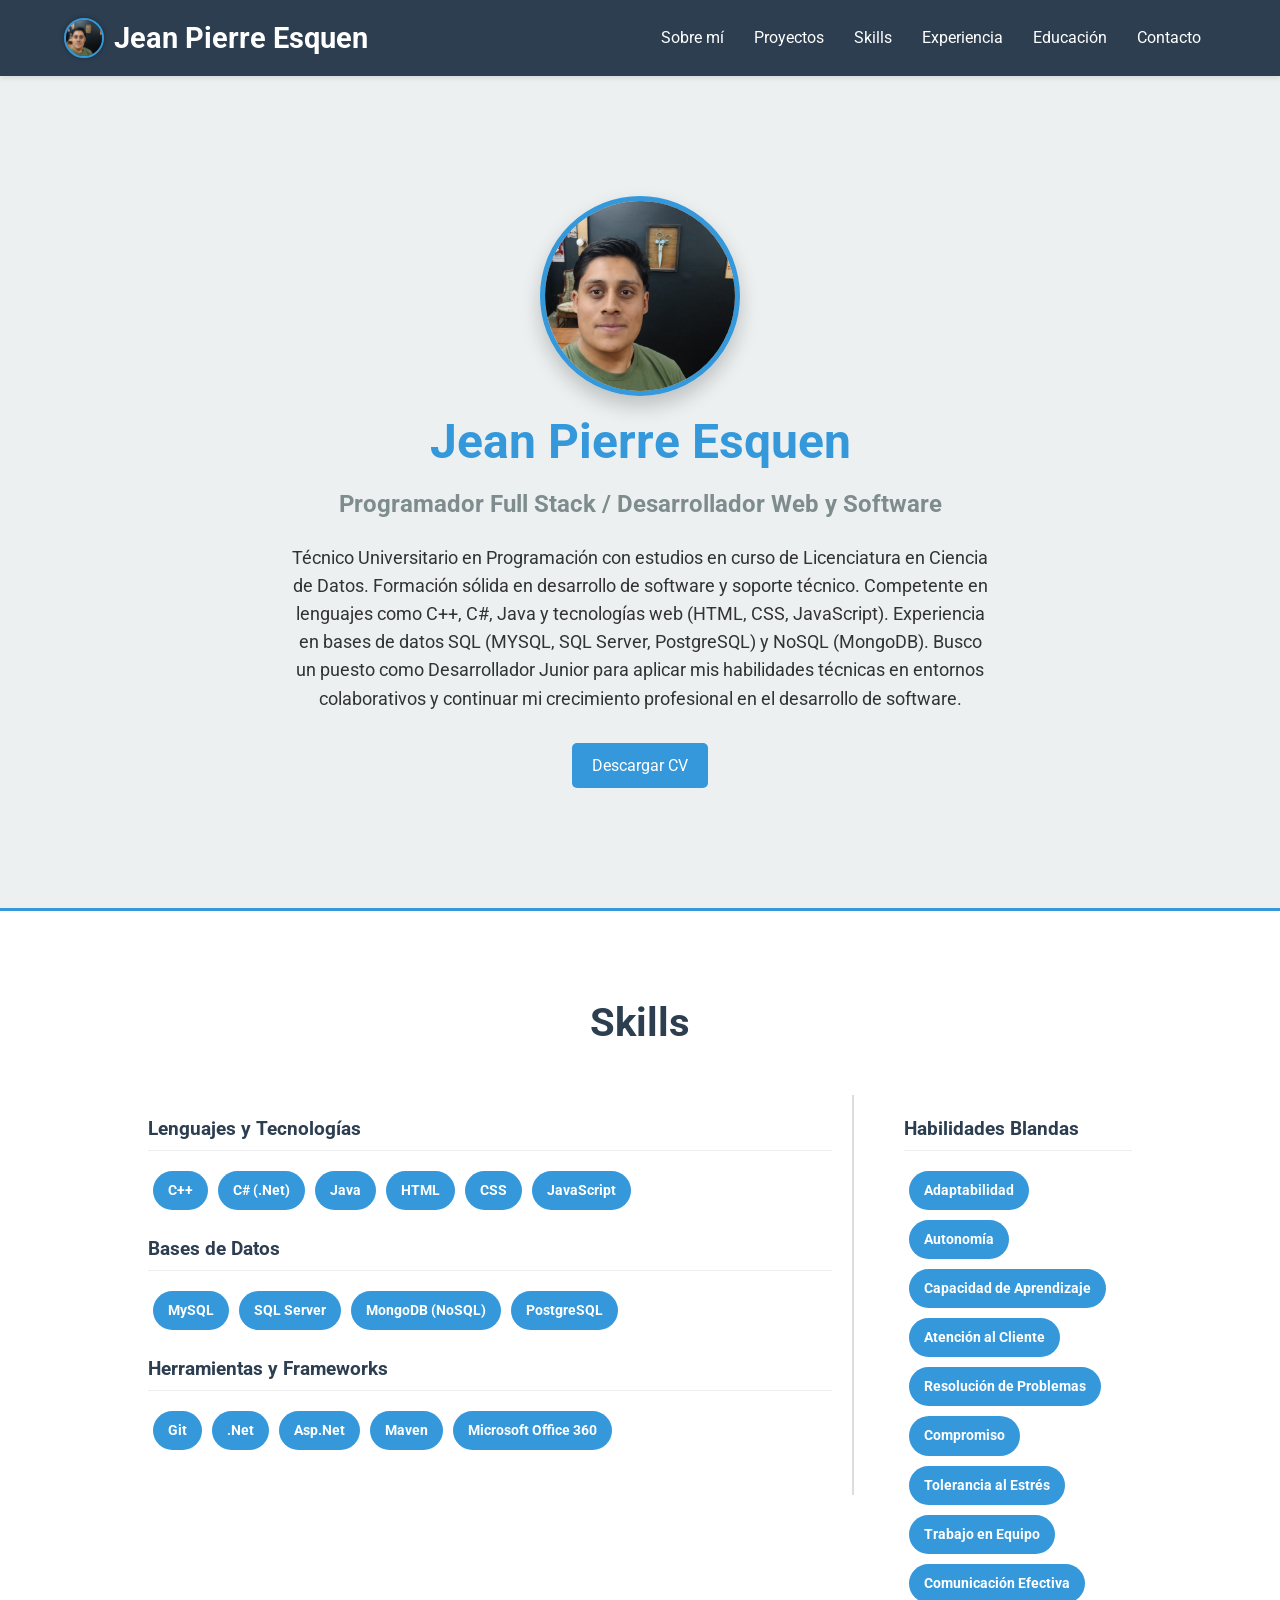
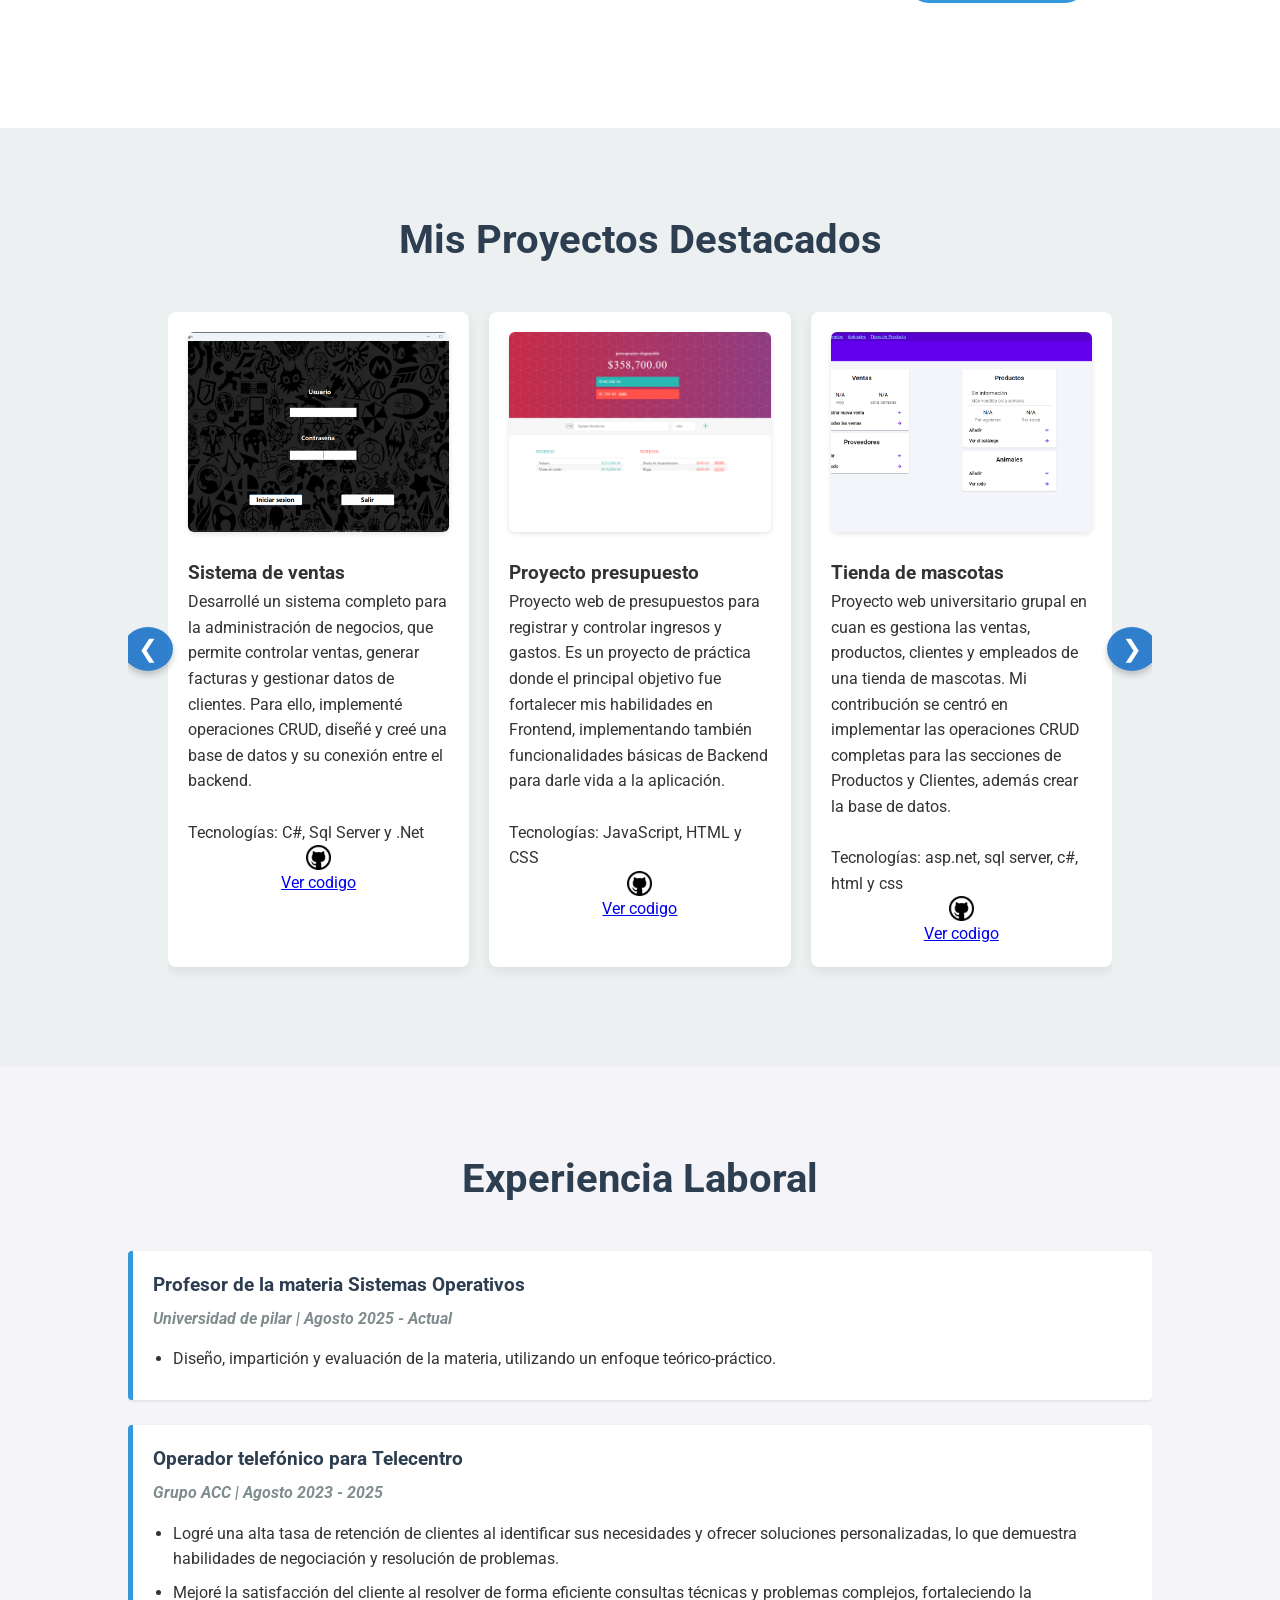
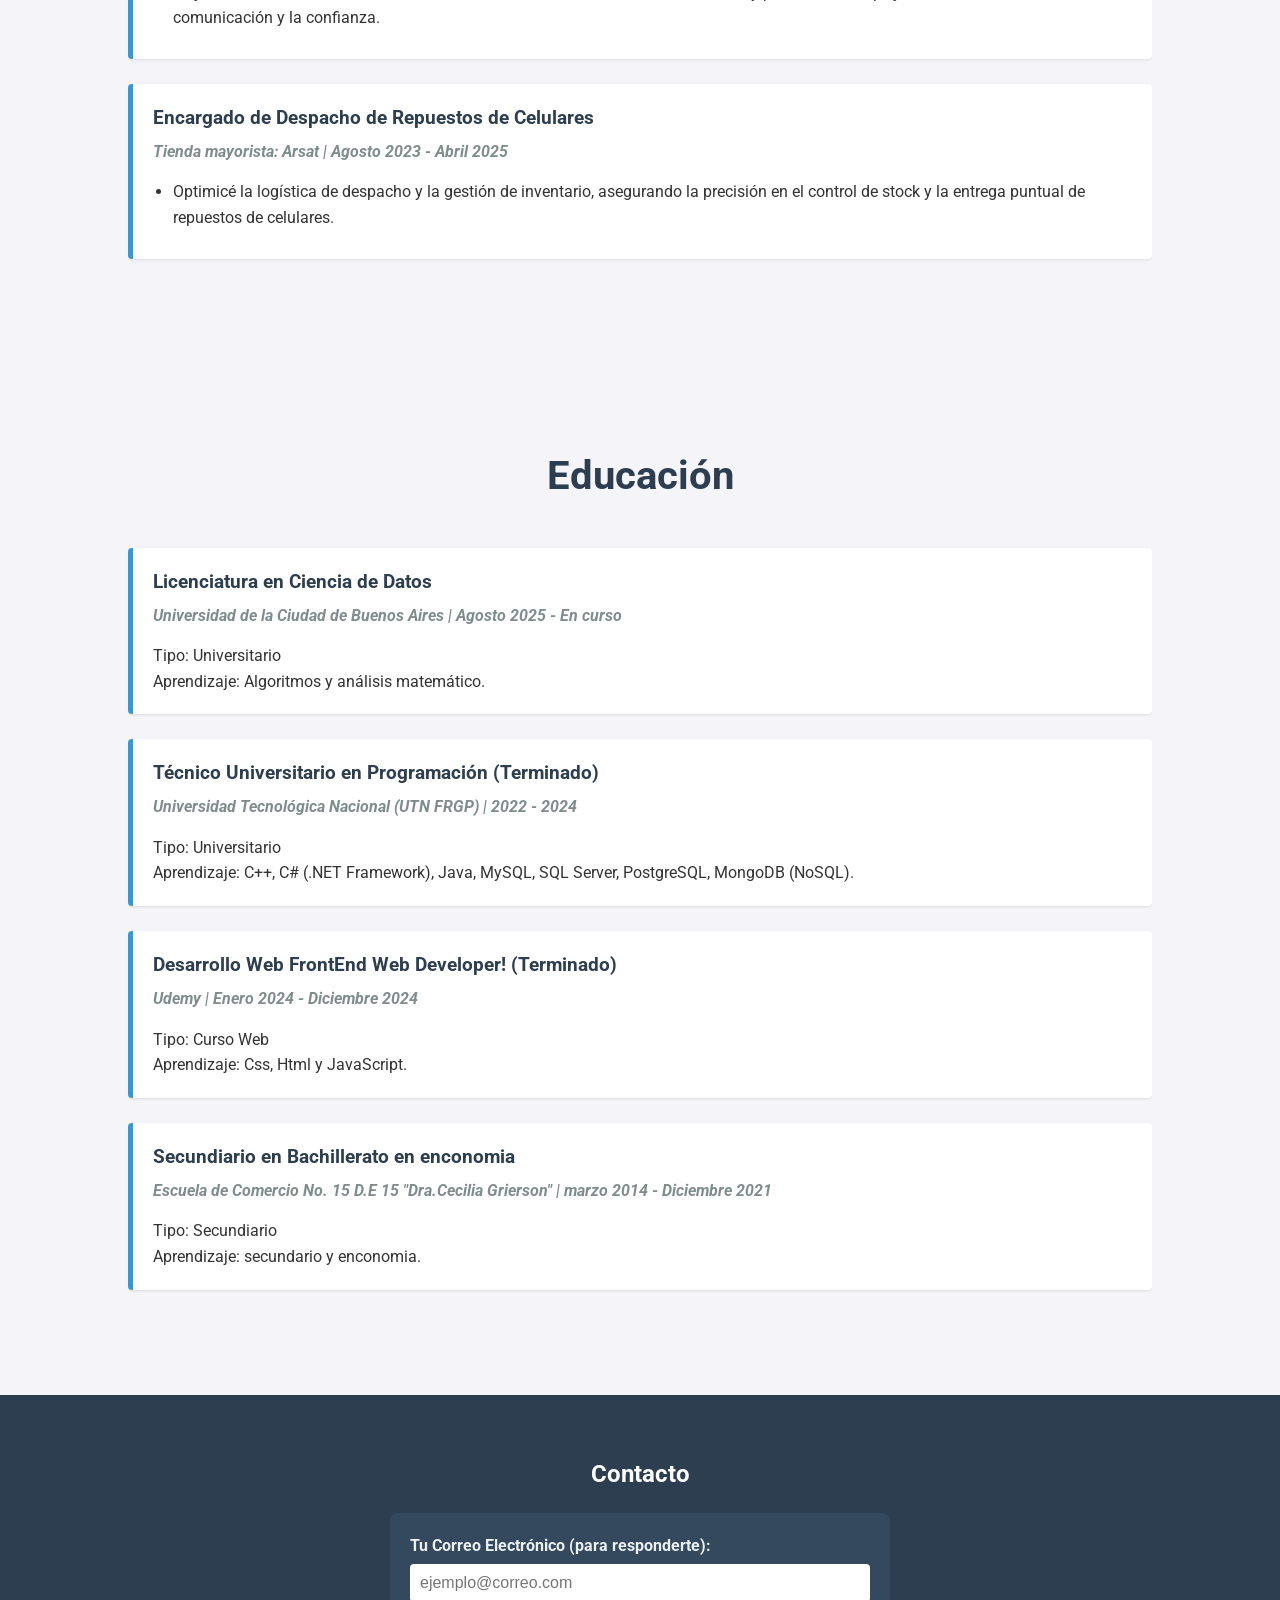
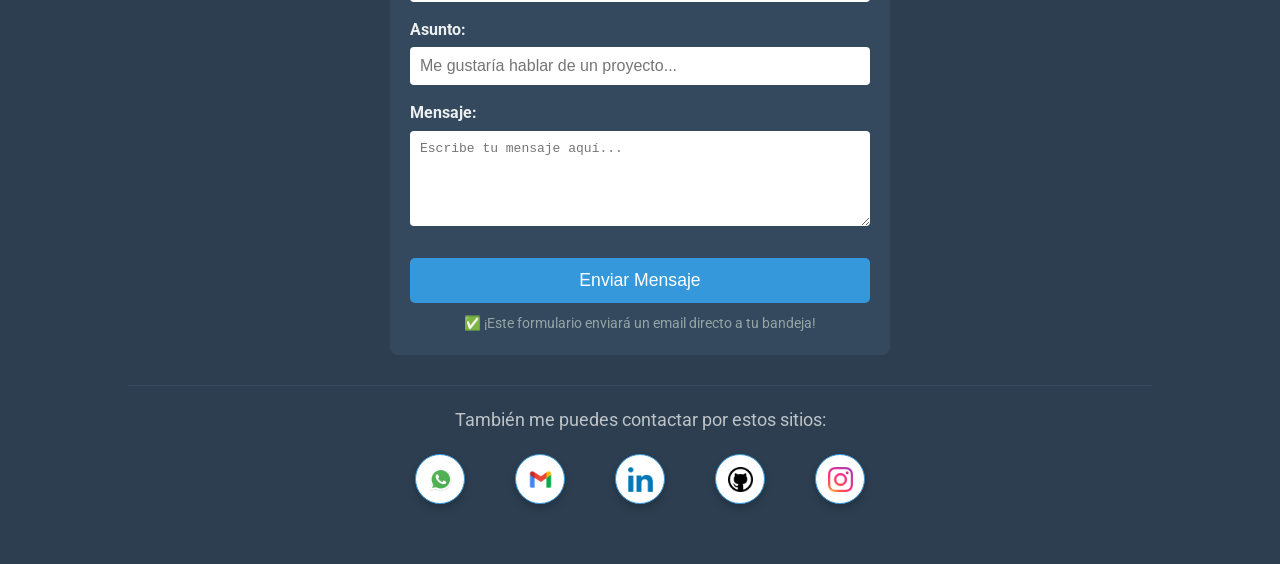
==== index.html @ 87fba160 "Actualizacion 17/10/2025" ====
<!DOCTYPE html>
<html lang="es">
<head>
    <meta charset="UTF-8">
    <meta name="viewport" content="width=device-width, initial-scale=1.0">
    <link rel="icon" type="image/x-icon" href="proyectos/profo.png">
    <title>Jean Pierre Esquen - Portfolio</title>
    <link rel="stylesheet" href="styles.css">
    <link href="https://fonts.googleapis.com/css2?family=Roboto:wght@400;700&display=swap" rel="stylesheet">
    <link rel="stylesheet" href="https://cdnjs.cloudflare.com/ajax/libs/font-awesome/6.5.2/css/all.min.css" integrity="sha512-SnH5WK+bZxgPHs44uWIX+LLMDJqgL/C5R882R2gM2F9R4sI60Qc9uQ2qG+G2j7F9+77w2y0H7R+60z8/E8+5w==" crossorigin="anonymous" referrerpolicy="no-referrer" />
</head>
<body>

    <header class="main-header">
        <nav class="navbar">
            <div class="logo-container">
                <img src="sobre mi/perfil.jpeg" alt="Foto de perfil de Jean Pierre" class="profile-avatar">
                <h1 class="logo">Jean Pierre Esquen</h1>
            </div>
            <ul>
                <li><a href="#sobre-mi">Sobre mí</a></li>
                <li><a href="#proyectos">Proyectos</a></li> 
                <li><a href="#skills">Skills</a></li>
                <li><a href="#experiencia">Experiencia</a></li>
                <li><a href="#educacion">Educación</a></li>
                <li><a href="#contacto">Contacto</a></li>
            </ul>
        </nav>
    </header>

    <section id="sobre-mi" class="hero-section">
        <div class="container">
            <div class="hero-image-column">
                <img src="sobre mi/perfil.jpeg" alt="Jean Pierre Esquen - Desarrollador" class="profile-hero-image">
            </div>
            <div class="profile-info">
                <h2>Jean Pierre Esquen</h2>
                <h3>Programador Full Stack / Desarrollador Web y Software</h3>
                <p>Técnico Universitario en Programación con estudios en curso de Licenciatura en Ciencia de Datos. Formación sólida en desarrollo de software y soporte técnico. Competente en lenguajes como C++, C#, Java y tecnologías web (HTML, CSS, JavaScript). Experiencia en bases de datos SQL (MYSQL, SQL Server, PostgreSQL) y NoSQL (MongoDB). Busco un puesto como Desarrollador Junior para aplicar mis habilidades técnicas en entornos colaborativos y continuar mi crecimiento profesional en el desarrollo de software.</p>
                <a href="sobre mi/CV_Jean_Esquen.pdf" download class="btn-primary">Descargar CV</a>
            </div>
        </div>
    </section>

    <section id="skills" class="skills-section">
        <div class="container">
            <h2>Skills</h2>
            
            <div class="skills-container-wrapper">
                
                <div class="technical-skills-column">
                    
                    <div class="skills-group">
                        <h3>Lenguajes y Tecnologías</h3>
                        <ul class="tech-skills">
                            <li>C++</li>
                            <li>C# (.Net)</li>
                            <li>Java</li>
                            <li>HTML</li>
                            <li>CSS</li>
                            <li>JavaScript</li>
                        </ul>
                    </div>
                    
                    <div class="skills-group">
                        <h3>Bases de Datos</h3>
                        <ul class="tech-skills">
                            <li>MySQL</li>
                            <li>SQL Server</li>
                            <li>MongoDB (NoSQL)</li>
                            <li>PostgreSQL</li>
                        </ul>
                    </div>
    
                     <div class="skills-group">
                        <h3>Herramientas y Frameworks</h3>
                        <ul class="tech-skills">
                            <li>Git</li>
                            <li>.Net</li>
                            <li>Asp.Net</li>
                            <li>Maven</li>
                            <li>Microsoft Office 360</li>
                        </ul>
                    </div>
                </div>
                
                <div class="soft-skills-column">
                    <div class="skills-group soft-skills">
                        <h3>Habilidades Blandas</h3>
                        <ul>
                            <li>Adaptabilidad</li>
                            <li>Autonomía</li>
                            <li>Capacidad de Aprendizaje</li>
                            <li>Atención al Cliente</li>
                            <li>Resolución de Problemas</li>
                            <li>Compromiso</li>
                            <li>Tolerancia al Estrés</li>
                            <li>Trabajo en Equipo</li>
                            <li>Comunicación Efectiva</li>
                        </ul>
                    </div>
                </div>
    
            </div>
        </div>
    </section>
    <section id="proyectos" class="projects-section">
        <div class="container">
            <h2>Mis Proyectos Destacados</h2>
    
            <div class="carousel-wrapper">
                
                
                <div class="projects-carousel"> 
                    
                    <div class="project-card">
                        <img src="proyectos/Sistema_Ventas.png" alt="Imagen del Proyecto 1" class="project-image">
                        <h3>Sistema de ventas</h3>
                        <p class="project-desc">
                            Desarrollé un sistema completo para la administración de negocios, que permite controlar ventas, generar facturas y gestionar datos de clientes.
                            Para ello, implementé operaciones CRUD, diseñé y creé una base de datos y su conexión entre el backend.
                        </p>
                        <br>
                        <p class="tech-stack">Tecnologías: C#, Sql Server y .Net</p>
                        <a href="https://github.com/Jean5011/Sistema-Venta.git" target="_blank" aria-label="GitHub"  style="display: flex; flex-direction: column; align-items: center;" >
                            <img src="redes/git.ico" alt="Icono de GitHub" class="contact-icon-img" >
                            <p> Ver codigo </p>
                        </a> 
                    </div>
    
                    <div class="project-card">
                        <img src="proyectos/pROYECT_pROSUPUESTO.png" alt="Imagen del Proyecto 2" class="project-image">
                        <h3>Proyecto presupuesto</h3>
                        <p class="project-desc">
                            Proyecto web de presupuestos para registrar y controlar ingresos y gastos.
                            Es un proyecto de práctica donde el principal objetivo fue fortalecer mis habilidades en Frontend,
                            implementando también funcionalidades básicas de Backend para darle vida a la aplicación.
                        </p>
                        <br>
                        <p class="tech-stack">Tecnologías: JavaScript, HTML y CSS</p>
                        <a href="https://github.com/Jean5011/proyecto-presupuesto.git" target="_blank" aria-label="GitHub"  style="display: flex; flex-direction: column; align-items: center;" >
                            <img src="redes/git.ico" alt="Icono de GitHub" class="contact-icon-img" >
                            <p> Ver codigo </p>
                        </a> 
                    </div>
                    
                    <div class="project-card">
                        <img src="proyectos/Tienda_de_mascotas.png" alt="Imagen del Proyecto 3" class="project-image">
                        <h3>Tienda de mascotas</h3>
                        <p class="project-desc">
                            Proyecto web universitario grupal en cuan es gestiona las ventas, productos, clientes y empleados de una tienda de mascotas. 
                            Mi contribución se centró en implementar las operaciones CRUD completas para las secciones de Productos y Clientes, además crear la base de datos. 
                        </p>
                        <br>
                        <p class="tech-stack">Tecnologías: asp.net, sql server, c#, html y css</p>
                        <a href="https://github.com/Jean5011/Tienda_de_mascotas_web.git" target="_blank" aria-label="GitHub"  style="display: flex; flex-direction: column; align-items: center;" >
                            <img src="redes/git.ico" alt="Icono de GitHub" class="contact-icon-img" >
                            <p> Ver codigo </p>
                        </a>   
                    </div>

                    <div class="project-card">
                        <img src="proyectos/Banco.png" alt="Imagen del Proyecto 4" class="project-image">
                        <h3>Proyecto banco</h3>
                        <p class="project-desc">
                            Poyecto web universitario grupal de un sistema de bancos. 
                            Participé en el desarrollo de un proyecto universitario donde colaboré activamente en la creación de la base de datos, 
                            la implementación de los CRUD para la gestión de clientes y el diseño de diversas interfaces de usuario.
                        </p>
                        <br>
                        <p class="tech-stack">Tecnologías: Mysql , Java y  jsp</p>
                        <a href="https://github.com/Jean5011/Proyecto-banco.git" target="_blank" aria-label="GitHub"  style="display: flex; flex-direction: column; align-items: center;" >
                            <img src="redes/git.ico" alt="Icono de GitHub" class="contact-icon-img" >
                            <p> Ver codigo </p>
                        </a> 
                    </div>
    
                    <div class="project-card">
                        <img src="/proyectos/j_serpiente.png" alt="Imagen del Proyecto 5" class="project-image">
                        <h3>Juego de la serpiente</h3>
                        <p class="project-desc">
                            Desarrollé el clásico juego de la serpiente para repasar y fortalecer mis conocimientos fundamentales de programación. 
                            El objetivo del juego es controlar la serpiente para que coma la mayor cantidad de manzanas posible,
                            haciendo que crezca progresivamente mientras evitas chocar contra los obstáculos o contra ti misma.</p>
                        <br>
                        <p class="tech-stack">Tecnologías: .net y c#</p>
                        <a href="https://github.com/Jean5011/SnakeGame.git" target="_blank" aria-label="GitHub"  style="display: flex; flex-direction: column; align-items: center;" >
                            <img src="redes/git.ico" alt="Icono de GitHub" class="contact-icon-img" >
                            <p> Ver codigo </p>
                        </a> 
                    </div>
                    
                    <div class="project-card">
                        <img src="proyectos/concecionario.jpg" alt="Imagen del Proyecto 6" class="project-image">
                        <h3>Concesionario</h3>
                        <p class="project-desc">
                            Poyecto web universitario grupal de un sistema de una consesionaria. Incluye el ingreso y visualización de datos de clientes y empleados y registro de ventas. 
                            Este proyecto representó mi primera inmersión en el mundo de la programación, donde aprendí y apliqué algoritmos fundamentales y los principios de la programación orientada a objetos.
                        </p>
                        <br>
                        <p class="tech-stack">Tecnologías: C++</p>
                        <a href="https://github.com/Jean5011/Concesionario_final.git" target="_blank" aria-label="GitHub"  style="display: flex; flex-direction: column; align-items: center;" >
                            <img src="redes/git.ico" alt="Icono de GitHub" class="contact-icon-img" >
                            <p> Ver codigo </p>
                        </a>   
                    </div>
    
                </div>

                <button class="carousel-nav-btn left-btn" aria-label="Anterior proyecto">
                    &#10094;
                </button>
                <button class="carousel-nav-btn right-btn" aria-label="Siguiente proyecto">
                    &#10095;
                </button>
                
            </div>
        </div>
    </section>
    
    <script src="script.js"></script>
    <section id="experiencia" class="experience-section">
        <div class="container">
            <h2>Experiencia Laboral</h2>

             <div class="job-entry">
                <h3>Profesor de la materia Sistemas Operativos</h3>
                <h4>Universidad de pilar | Agosto 2025 - Actual</h4>
                <ul>
                    <li>Diseño, impartición y evaluación de la materia, utilizando un enfoque teórico-práctico.</li>
                </ul>
            </div>

            <div class="job-entry">
                <h3>Operador telefónico para Telecentro</h3>
                <h4>Grupo ACC | Agosto 2023 - 2025</h4>
                <ul>
                    <li>Logré una alta tasa de retención de clientes al identificar sus necesidades y ofrecer soluciones personalizadas, lo que demuestra habilidades de negociación y resolución de problemas.</li>
                    <li>Mejoré la satisfacción del cliente al resolver de forma eficiente consultas técnicas y problemas complejos, fortaleciendo la comunicación y la confianza.</li>
                </ul>
            </div>

            <div class="job-entry">
                <h3>Encargado de Despacho de Repuestos de Celulares</h3>
                <h4>Tienda mayorista: Arsat | Agosto 2023 - Abril 2025</h4>
                <ul>
                    <li>Optimicé la logística de despacho y la gestión de inventario, asegurando la precisión en el control de stock y la entrega puntual de repuestos de celulares.</li>
                </ul>
            </div>
        </div>
    </section>

    <section id="educacion" class="education-section">
        <div class="container">
            <h2>Educación</h2>
            
            <div class="edu-entry">
                <h3>Licenciatura en Ciencia de Datos</h3>
                <h4>Universidad de la Ciudad de Buenos Aires | Agosto 2025 - En curso</h4>
                <p>Tipo: Universitario</p>
                <p>Aprendizaje: Algoritmos y análisis matemático.</p>
            </div>

            <div class="edu-entry">
                <h3>Técnico Universitario en Programación (Terminado)</h3>
                <h4>Universidad Tecnológica Nacional (UTN FRGP) | 2022 - 2024</h4>
                <p>Tipo: Universitario</p>
                <p>Aprendizaje: C++, C# (.NET Framework), Java, MySQL, SQL Server, PostgreSQL, MongoDB (NoSQL).</p>
            </div>
            
            <div class="edu-entry">
                <h3>Desarrollo Web FrontEnd Web Developer! (Terminado)</h3>
                <h4>Udemy | Enero 2024 - Diciembre 2024</h4>
                <p>Tipo: Curso Web</p>
                <p>Aprendizaje: Css, Html y JavaScript.</p>
            </div>

            <div class="edu-entry">
                <h3>Secundiario en Bachillerato en enconomia</h3>
                <h4>Escuela de Comercio No. 15 D.E 15 "Dra.Cecilia Grierson" | marzo 2014 - Diciembre 2021</h4>
                <p>Tipo: Secundiario</p>
                <p>Aprendizaje: secundario y enconomia.</p>
            </div>
        </div>
    </section>

    <footer id="contacto" class="contact-footer">
        <div class="container">
            <h2>Contacto</h2>
            
            <form action="https://formspree.io/f/xanpbljj" method="POST" class="contact-form">
    
                <input type="hidden" name="_subject" value="Contacto de Portfolio - Jean Pierre">
                
                <div class="form-group">
                    <label for="user-email">Tu Correo Electrónico (para responderte):</label>
                    <input type="email" id="user-email" name="Correo_Usuario" placeholder="ejemplo@correo.com" required>
                </div>
                
                <div class="form-group">
                    <label for="asunto">Asunto:</label>
                    <input type="text" id="asunto" name="Asunto_del_Mensaje" placeholder="Me gustaría hablar de un proyecto..." required>
                </div>
                
                <div class="form-group">
                    <label for="mensaje">Mensaje:</label>
                    <textarea id="mensaje" name="Mensaje" rows="5" placeholder="Escribe tu mensaje aquí..." required></textarea>
                </div>
                
                <button type="submit" class="btn-primary">Enviar Mensaje</button>
                <p class="form-note">✅ ¡Este formulario enviará un email directo a tu bandeja!</p>
            </form>
    
            <p class="separator-text">También me puedes contactar por estos sitios:</p>

            <div class="contact-links">
                <a href="https://wa.me/+5491126999741" target="_blank" aria-label="WhatsApp">
                    <img src="redes/wss.png" alt="Icono de WhatsApp" class="contact-icon-img">
                </a>
                
                <a href="https://mail.google.com/mail/?view=cm&fs=1&to=jeanpierreesquen@gmail.com.com&su=Asunto&body=Mensaje" target="_blank" aria-label="Gmail">
                    <img src="redes/gmail.png" alt="Icono de Gmail" class="contact-icon-img">
                </a>
                
                <a href="https://www.linkedin.com/in/jeanesquen" target="_blank" aria-label="LinkedIn">
                    <img src="redes/linkk.png" alt="Icono de LinkedIn" class="contact-icon-img">
                </a>
                
                <a href="https://github.com/Jean5011" target="_blank" aria-label="GitHub">
                    <img src="redes/git.ico" alt="Icono de GitHub" class="contact-icon-img">
                </a>
                
                <a href="https://www.instagram.com/jp_esquen/" target="_blank" aria-label="Instagram">
                    <img src="redes/inst.png" alt="Icono de Instagram" class="contact-icon-img">
                </a>
            </div>
        </div>
    </footer>
</body>
</html>
---- styles.css ----
/* --- ESTILOS PARA EL AVATAR EN EL HEADER --- */

.logo-container {
    display: flex; /* Permite alinear el avatar y el texto horizontalmente */
    align-items: center; /* Centra verticalmente la imagen con el texto */
}

.profile-avatar {
    width: 40px; /* Tamaño del avatar */
    height: 40px;
    border-radius: 50%; /* Hace que la imagen sea perfectamente circular */
    object-fit: cover; /* Asegura que la imagen no se distorsione */
    margin-right: 10px; /* Espacio entre la imagen y el nombre */
    border: 2px solid #3498db; /* Pequeño borde de color de marca */
    box-shadow: 0 0 5px rgba(0,0,0,0.3); /* Sombra sutil */
}

/* Ajuste del logo para que el texto se vea bien */
.navbar .logo {
    margin: 0;
}

/* Base y Reset */
* {
    margin: 0;
    padding: 0;
    box-sizing: border-box;
}

body {
    font-family: 'Roboto', sans-serif;
    line-height: 1.6;
    background-color: #f4f4f9; /* Fondo claro */
    color: #333;
    scroll-behavior: smooth;
}

.container {
    width: 80%;
    max-width: 1200px;
    margin: auto;
    overflow: hidden;
    padding: 20px 0;
}

/* Header y Navegación */
.main-header {
    background: #2c3e50; /* Azul oscuro para el encabezado */
    color: #fff;
    padding: 15px 0;
    position: sticky;
    top: 0;
    z-index: 1000;
    box-shadow: 0 2px 5px rgba(0,0,0,0.1);
}

.navbar {
    display: flex;
    justify-content: space-between;
    align-items: center;
    width: 90%;
    margin: auto;
}

.logo {
    font-size: 1.8em;
    font-weight: 700;
}

.navbar ul {
    list-style: none;
    display: flex;
}

.navbar ul li a {
    color: #fff;
    text-decoration: none;
    padding: 10px 15px;
    display: block;
    transition: background 0.3s;
}

.navbar ul li a:hover {
    background: #34495e; /* Un poco más claro al pasar el ratón */
    border-radius: 5px;
}

/* Sección Principal / Sobre Mí (Hero) */

.hero-section {
    background: #ecf0f1; 
    padding: 80px 0; /* Un poco menos de padding para que la foto no sea demasiado grande */
    text-align: left; /* Alineamos el texto a la izquierda en lugar de centrarlo */
    border-bottom: 3px solid #3498db; 
}

/* Contenedor que crea las dos columnas */
.hero-content {
    display: flex;
    align-items: center; /* Centra los elementos verticalmente */
    gap: 50px; /* Espacio entre la imagen y el texto */
}

.hero-image-column {
    flex: 1; /* Ocupa 1 parte del espacio (para la foto) */
}

.hero-section {
    background: #ecf0f1; /* Gris muy claro para la sección de bienvenida */
    padding: 100px 0;
    text-align: center;
    border-bottom: 3px solid #3498db; /* Línea de color de marca */
}
.profile-hero-image {
    width: 50%; /* La imagen ocupa todo el ancho de su columna */
    max-width: 200px; /* Tamaño máximo para que no se vea gigantesca */
    height: 200px;
    border-radius: 100%; /* ¡La hace completamente redonda! */
    object-fit: cover;
    box-shadow: 0 10px 20px rgba(0, 0, 0, 0.2); /* Sombra para resaltar */
    border: 5px solid #3498db; /* Borde blanco alrededor */
}

.profile-info h2 {
    color: #3498db; /* Azul de marca */
    font-size: 3em;
    margin-bottom: 5px;
}

.profile-info h3 {
    color: #7f8c8d;
    font-size: 1.5em;
    margin-bottom: 20px;
}

.profile-info p {
    max-width: 700px;
    margin: 20px auto 30px;
    font-size: 1.1em;
}

.btn-primary {
    display: inline-block;
    background: #3498db;
    color: #fff;
    padding: 10px 20px;
    text-decoration: none;
    border-radius: 5px;
    transition: background 0.3s;
}

.btn-primary:hover {
    background: #2980b9;
}

/* Secciones de Contenido (Skills, Experiencia, Educación) */
section {
    padding: 60px 0;
}

section h2 {
    text-align: center;
    margin-bottom: 40px;
    font-size: 2.5em;
    color: #2c3e50;
}

/* Skills */
/* --- ESTILOS PARA LA SECCIÓN DE HABILIDADES (EN FILA/COLUMNAS) --- */
.skills-section {
    background-color: #fff;
    padding: 60px 0;
    text-align: center; /* Centra el título H2 */
}

/* Contenedor Flex para alinear las dos columnas principales (Técnicas y Blandas) */
.skills-container-wrapper {
    display: flex;
    gap: 30px; /* Espacio entre las dos columnas */
    align-items: flex-start; /* Alinea las columnas arriba si tienen diferente altura */
    text-align: left; /* Alinea el contenido de las columnas a la izquierda */
}

/* Contenedor para la columna de Habilidades Técnicas (3/4 del ancho) */
.technical-skills-column {
    flex: 3; /* Ocupa 3 partes del espacio */
    padding: 20px;
    border-right: 2px solid #ddd; /* Separador visual */
}

/* Contenedor para la columna de Habilidades Blandas (1/4 del ancho) */
.soft-skills-column {
    flex: 1; /* Ocupa 1 parte del espacio */
    padding: 20px;
}

.skills-group h3 {
    color: #2c3e50;
    margin-bottom: 15px;
    border-bottom: 1px solid #eee;
    padding-bottom: 5px;
}

/* Estilo de los bloques de habilidades técnicas (Lenguajes, BD, Frameworks) */
.tech-skills, .soft-skills ul {
    list-style: none;
    padding: 0;
    display: flex;
    flex-wrap: wrap; /* Permite que las habilidades salten a la siguiente línea */
    justify-content: flex-start; /* Alinea las habilidades a la izquierda */
    margin-bottom: 20px; /* Espacio entre los grupos */
}

.tech-skills li, .soft-skills li {
    background: #3498db;
    color: #fff;
    padding: 8px 15px;
    margin: 5px;
    border-radius: 20px;
    font-size: 0.9em;
    font-weight: bold;
}

/* Media Query para móvil: apilar las columnas */
@media (max-width: 768px) {
    .skills-container-wrapper {
        flex-direction: column; /* Apila las columnas verticalmente */
    }
    .technical-skills-column {
        border-right: none;
        border-bottom: 2px solid #ddd; /* Separador en la parte inferior */
        margin-bottom: 20px;
    }
    .tech-skills, .soft-skills ul {
        justify-content: center; /* Vuelve a centrar en móvil para mejor legibilidad */
    }
}



/*Experiencia y Educación */
.job-entry, .edu-entry {
    background: #fff;
    padding: 20px;
    margin-bottom: 25px;
    border-left: 5px solid #3498db;
    box-shadow: 0 1px 3px rgba(0,0,0,0.1);
    border-radius: 4px;
}

.job-entry h3, .edu-entry h3 {
    color: #2c3e50;
    margin-bottom: 5px;
}

.job-entry h4, .edu-entry h4 {
    color: #7f8c8d;
    font-style: italic;
    margin-bottom: 15px;
}

.job-entry ul {
    margin-left: 20px;
}

.job-entry li {
    margin-bottom: 8px;
}

/* Footer / Contacto */
.contact-footer {
    background: #2c3e50;
    color: #fff;
    padding: 40px 0;
    text-align: center;
}

.contact-footer h2 {
    color: #fff;
    margin-bottom: 20px;
}

.contact-links a {
    color: #3498db;
    text-decoration: none;
    margin: 0 15px;
    font-size: 1.1em;
    transition: color 0.3s;
}

.contact-links a:hover {
    color: #ecf0f1;
}

/* Media Queries (para hacerlo más responsive) */
@media (max-width: 768px) {
    .navbar {
        flex-direction: column;
    }
    .navbar ul {
        margin-top: 15px;
        flex-wrap: wrap;
        justify-content: center;
    }
    .navbar ul li a {
        padding: 5px 10px;
    }
    
    .skills-group {
        width: 100%;
        display: block;
        margin: 10px 0;
    }

    .container {
        width: 90%;
    }
}




/* --- ESTILOS PARA LA SECCIÓN DE PROYECTOS (RULETA/CARRUSEL) --- */

.projects-section {
    padding: 60px 0;
    background-color: #ecf0f1; 
}

/* Contenedor principal que permite el scroll horizontal */
.projects-carousel {
    display: flex;
    overflow-x: scroll; /* Habilita el scroll horizontal */
    scroll-snap-type: x mandatory; /* Habilita el efecto 'snap' (anclaje) */
    gap: 20px; /* Espacio entre las tarjetas */
    padding-bottom: 20px; 
    
    /* Ocultar la barra de scroll para un diseño más limpio */
    -webkit-overflow-scrolling: touch; 
    scrollbar-width: none; /* Firefox */
}

/* Regla para ocultar la barra de scroll en navegadores WebKit (Chrome, Safari, Edge) */
.projects-carousel::-webkit-scrollbar {
    display: none;
}

/* Tarjeta individual del proyecto */
.project-card {
    flex-shrink: 0; 
    width: 85%; /* En móvil, ocupa el 85% para que se vea un pedazo de la siguiente */
    max-width: 400px; 
    
    scroll-snap-align: start; /* La tarjeta se ancla al inicio de la vista */
    
    background: #ffffff;
    padding: 20px;
    border-radius: 8px;
    box-shadow: 0 4px 12px rgba(0, 0, 0, 0.08); 
    transition: transform 0.2s ease-in-out;
}

.project-card:hover {
    transform: translateY(-10px);
}

.project-image {
    width: 100%; 
    height: 200px; /* Altura fija para todas las imágenes */
    object-fit: cover; 
    border-radius: 6px; 
    margin-bottom: 20px; 
    box-shadow: 0 2px 5px rgba(0,0,0,0.1); 
}

/* Ajustes para pantallas grandes (muestra más de una tarjeta a la vez) */
@media (min-width: 768px) {
    .project-card {
        width: calc(33.33% - 13.33px); /* Muestra 3 tarjetas, teniendo en cuenta el gap de 20px */
        max-width: none;
    }
}


/* --- ESTILOS PARA LOS BOTONES DE NAVEGACIÓN --- */

.carousel-wrapper {
    position: relative; 
    margin: 0 auto;
    /* Ajusta el ancho para que los botones queden a los lados del carrusel visible */
    max-width: calc(100% - 80px); 
}

.carousel-nav-btn {
    position:absolute;
    top: 50%;
    transform: translateY(-50%);
    z-index: 10;
    background: rgba(0, 99, 197, 0.8); 
    color: #fff;
    border: none;
    padding: 10px 15px;
    cursor: pointer;
    font-size: 1.5em;
    line-height: 1;
    border-radius: 50%; 
    transition: background 0.3s;
    box-shadow: 0 4px 6px rgba(0, 0, 0, 0.2);
}

.carousel-nav-btn:hover {
    background: #4da1d9; 
}

.left-btn {
    left: -45px; /* Posiciona el botón fuera del contenedor de contenido principal */
}

.right-btn {
    right: -45px; /* Posiciona el botón fuera del contenedor de contenido principal */
}

/* Ocultar botones en móvil (usarán el gesto de deslizar) */
@media (max-width: 768px) {
    .left-btn, .right-btn {
        display: none; 
    }
    .carousel-wrapper {
        max-width: 100%; /* Ocupa todo el ancho disponible */
    }
}




/* --- ESTILOS ADICIONALES PARA EL FORMULARIO DE CONTACTO --- */

.contact-form input[type="email"] {
    width: 100%;
    padding: 10px;
    border: none;
    border-radius: 4px;
    font-size: 1em;
    color: #333;
}

.form-note {
    font-size: 0.85em;
    color: #95a5a6; /* Gris claro */
    margin-top: 10px;
    text-align: center;
}
.contact-form {
    max-width: 500px;
    margin: 0 auto 30px; /* Centra el formulario */
    padding: 20px;
    background: #34495e; /* Un tono más oscuro que el fondo del footer */
    border-radius: 8px;
    text-align: left;
}

.form-group {
    margin-bottom: 15px;
}

.contact-form label {
    display: block;
    margin-bottom: 5px;
    font-weight: bold;
    color: #ecf0f1; /* Letra blanca */
}

.contact-form input[type="text"],
.contact-form textarea {
    width: 100%;
    padding: 10px;
    border: none;
    border-radius: 4px;
    font-size: 1em;
    color: #333;
}

.contact-form textarea {
    resize: vertical; /* Permite al usuario redimensionar verticalmente */
}

/* Reutilizamos el botón primario */
.contact-form .btn-primary {
    width: 100%;
    padding: 12px;
    margin-top: 10px;
    font-size: 1.1em;
    cursor: pointer;
    border: none;
}

.separator-text {
    margin: 20px 0;
    font-size: 1.1em;
    color: #bdc3c7;
    border-top: 1px solid #34495e;
    padding-top: 20px;
}

.contact-links a {
    /* Mantenemos los estilos de los enlaces del footer */
    font-size: 1em; 
    padding: 5px 10px;
    border: 1px solid #3498db;
    border-radius: 5px;
}

.contact-links a:hover {
    background: #3498db;
    color: #fff;
}


/* Estilo para el mensaje de confirmación (usado en el JS) */
.form-submission-status {
    font-weight: bold;
    padding: 10px;
    border-radius: 4px;
    background-color: #34495e; /* Fondo del footer más oscuro */
}

/* --- ESTILOS PARA LOS ICONOS DE CONTACTO (REDONDOS Y CON EFECTO HOVER) --- */

.contact-links {
    display: flex;
    flex-wrap: wrap; 
    justify-content: center;
    gap: 20px; /* Aumentamos el espacio para que los círculos no se peguen */
    margin-top: 20px;
}

.contact-links a {
    /* Estilos base para el círculo */
    width: 50px; /* Ancho fijo */
    height: 50px; /* Altura fija */
    background-color: #ffffff; /* Azul base */
    color: #000000;
    text-decoration: none;
    
    /* Para centrar el icono */
    display: flex;
    justify-content: center;
    align-items: center;
    
    border-radius: 50%; /* ¡HACE EL ENLACE REDONDO! */
    box-shadow: 0 4px 8px rgba(0,0,0,0.2); /* Sombra para dar profundidad */
    transition: all 0.4s ease; /* Transición suave para el efecto de hover */
    
    /* Ocultamos el texto dentro del enlace, solo mostramos el icono */
    font-size: 0; 
}

/* Estilo específico para el icono (la etiqueta <i>) */
.contact-links a i {
    font-size: 1.5em; /* Tamaño del icono */
    margin: 0; /* Eliminamos el margen para que esté centrado */
}

/* EFECTO HOVER (Cambio de color y escala) */
.contact-links a:hover {
    background: #e74c3c; 
    transform: scale(1.1); 
    transform: translateY(-10px);
}

.contact-links a[aria-label="WhatsApp"]:hover {
   /* background-color: #25D366   ;*/
    background: linear-gradient(
        50deg,
        #DCF8C6 ,  
        #25D366 ,  
        #075E54    
    ); 
    
}


.contact-links a[aria-label="LinkedIn"]:hover {
    background-color: #0077b5; 
    background-image: url("redes/Link.png");
    background-size: 24px 24px;
    background-repeat: no-repeat;
    background-position: center;
    transform: scale(1.1);
    transform: translateY(-10px);
}
.contact-links a[aria-label="LinkedIn"]:hover img {
    opacity: 0;
}

.contact-links a[aria-label="Gmail"]:hover {
     background-color: var(--cyan-accent);
     color: #2d2b2b;
}

.contact-links a[aria-label="GitHub"]:hover {

    background-color: #000000;
    background-image: url("redes/githbub.png");
    background-size: 24px 24px;
    background-repeat: no-repeat;
    background-position: center;
    transform: scale(1.1);
    transform: translateY(-10px);
}
.contact-links a[aria-label="GitHub"]:hover img {
    opacity: 0;
}


.contact-links a[aria-label="Instagram"] {
    position: relative;
    display: inline-flex;
    align-items: center;
    justify-content: center;
    border-radius: 50%;
    transition: all 0.3s ease;
}

.contact-links a[aria-label="Instagram"]::before {
    content: '';
    position: absolute;
    top: -2px;
    left: -2px;
    right: -2px;
    bottom: -2px;
    border-radius: 50%;
    background: linear-gradient(45deg, #feda75, #fa7e1e, #d62976, #962fbf, #4f5bd5);
    opacity: 0;
    transition: opacity 0.3s ease;
    z-index: 1;
}

.contact-links a[aria-label="Instagram"]:hover::before {
    opacity: 1;
}

.contact-links a[aria-label="Instagram"]:hover img {
    filter: brightness(0) invert(1);
    z-index: 2;
    position: relative;
}

.contact-links a[aria-label="Instagram"]:hover {
    transform: scale(1.1);
    background-image: url("redes/insta2.ico");
    background-size: 24px 24px;
    background-repeat: no-repeat;
    background-position: center;
    transform: translateY(-10px);
}



/* --- NUEVO ESTILO PARA LA IMAGEN --- */

.contact-icon-img {
    width: 25px; 
    height: 25px;

}


.contact-links a i {
    display: none; 
}
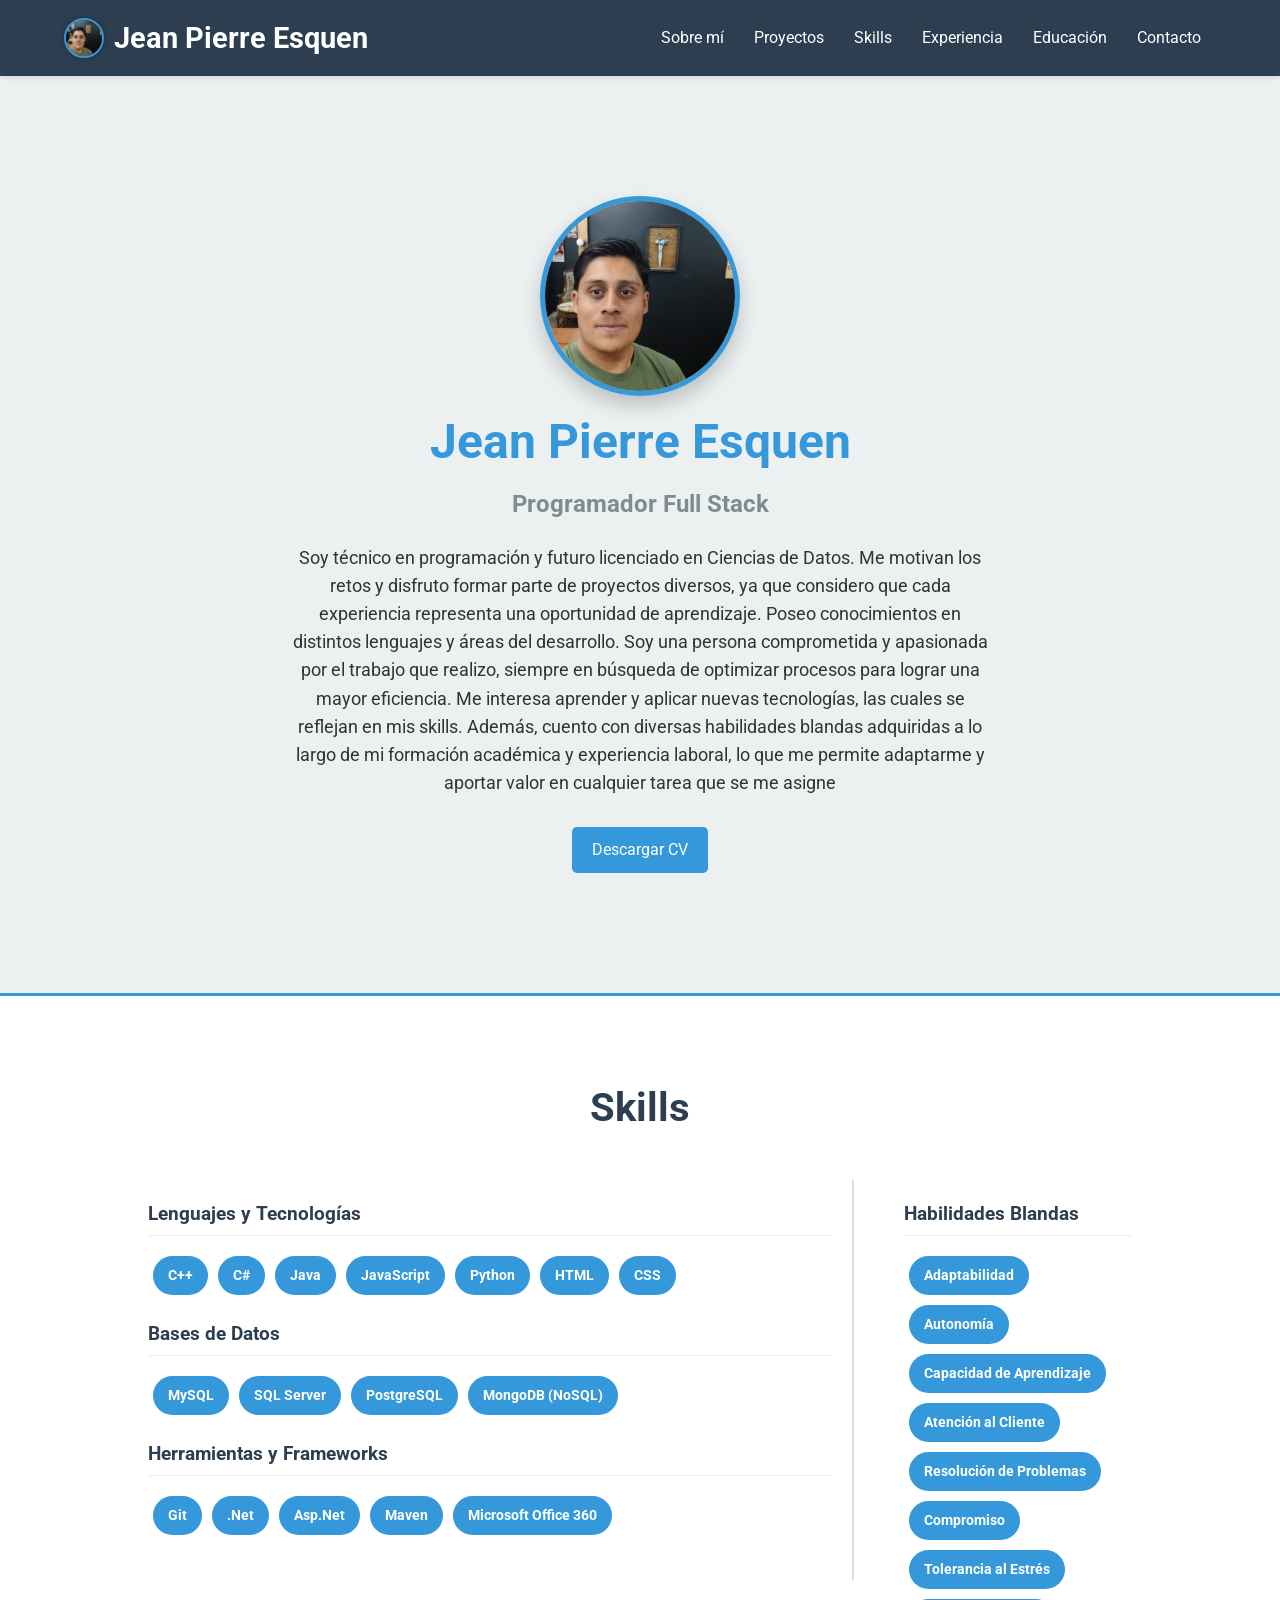
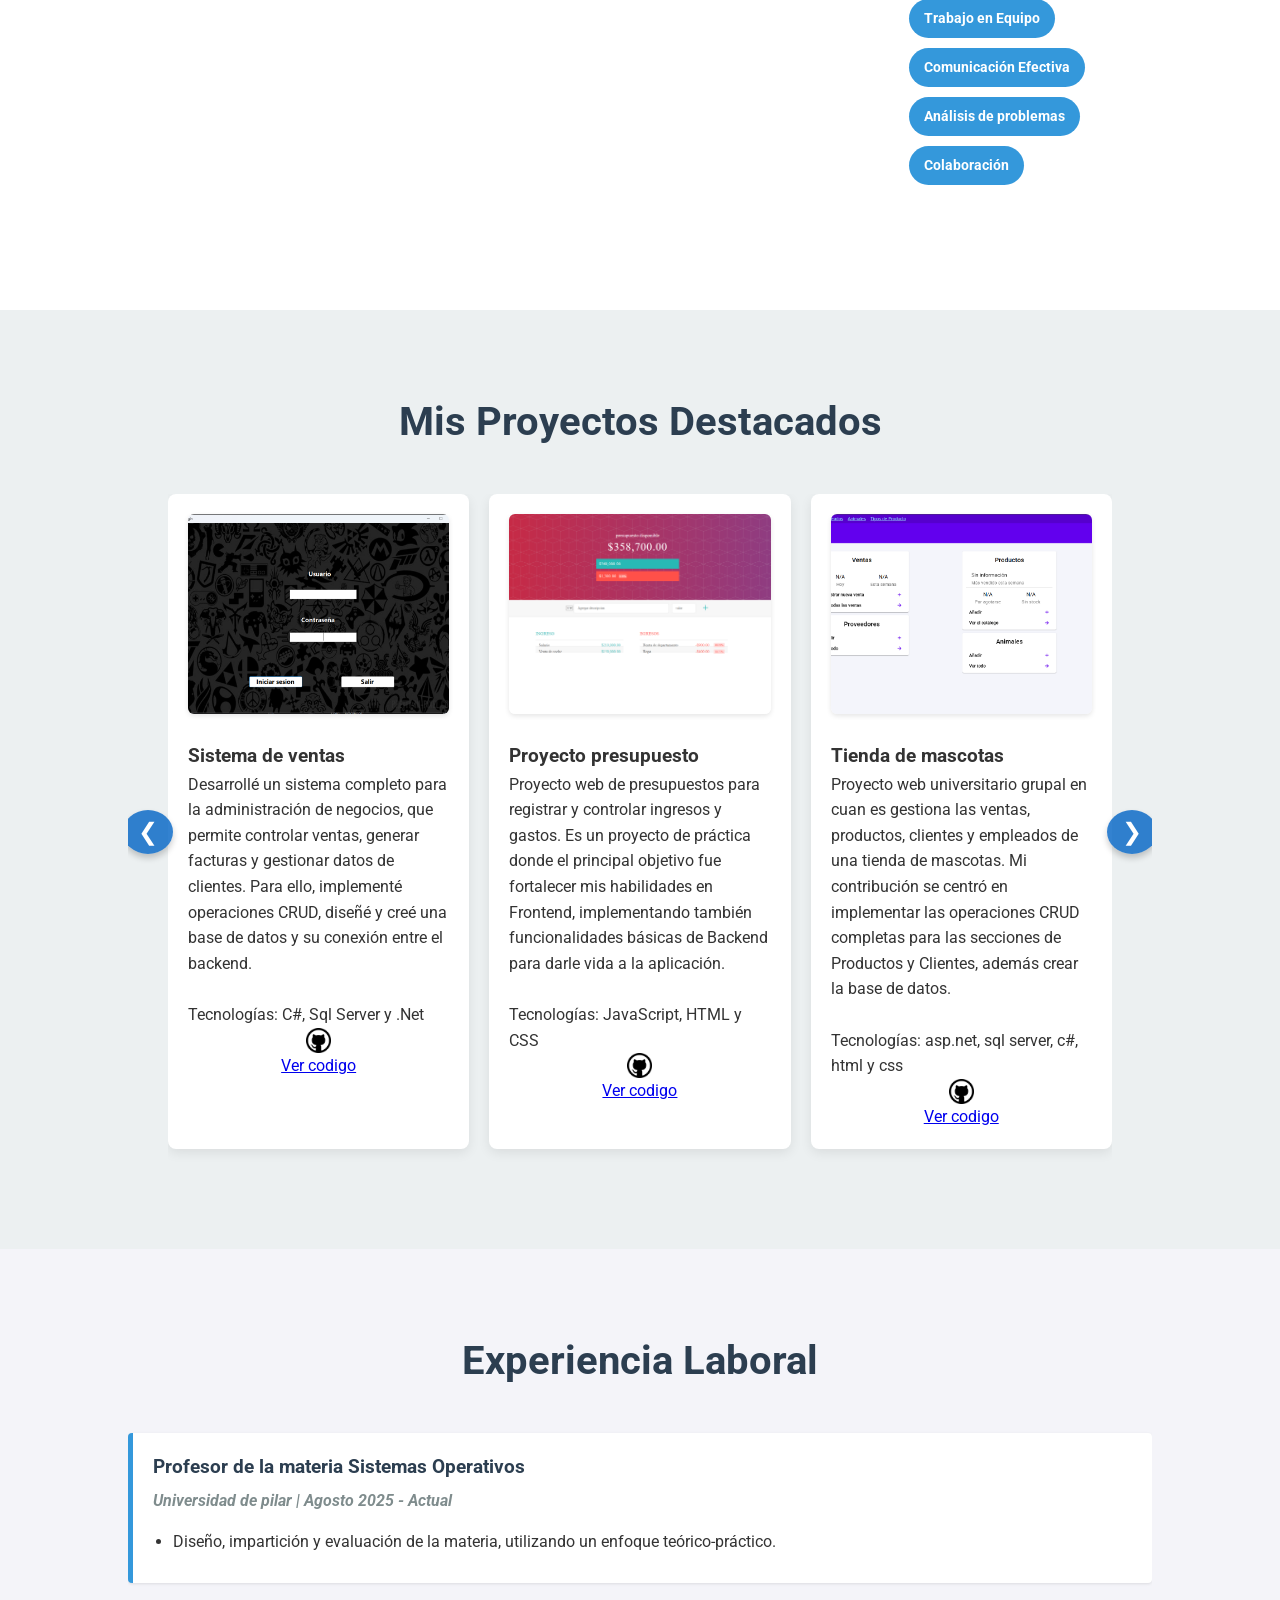
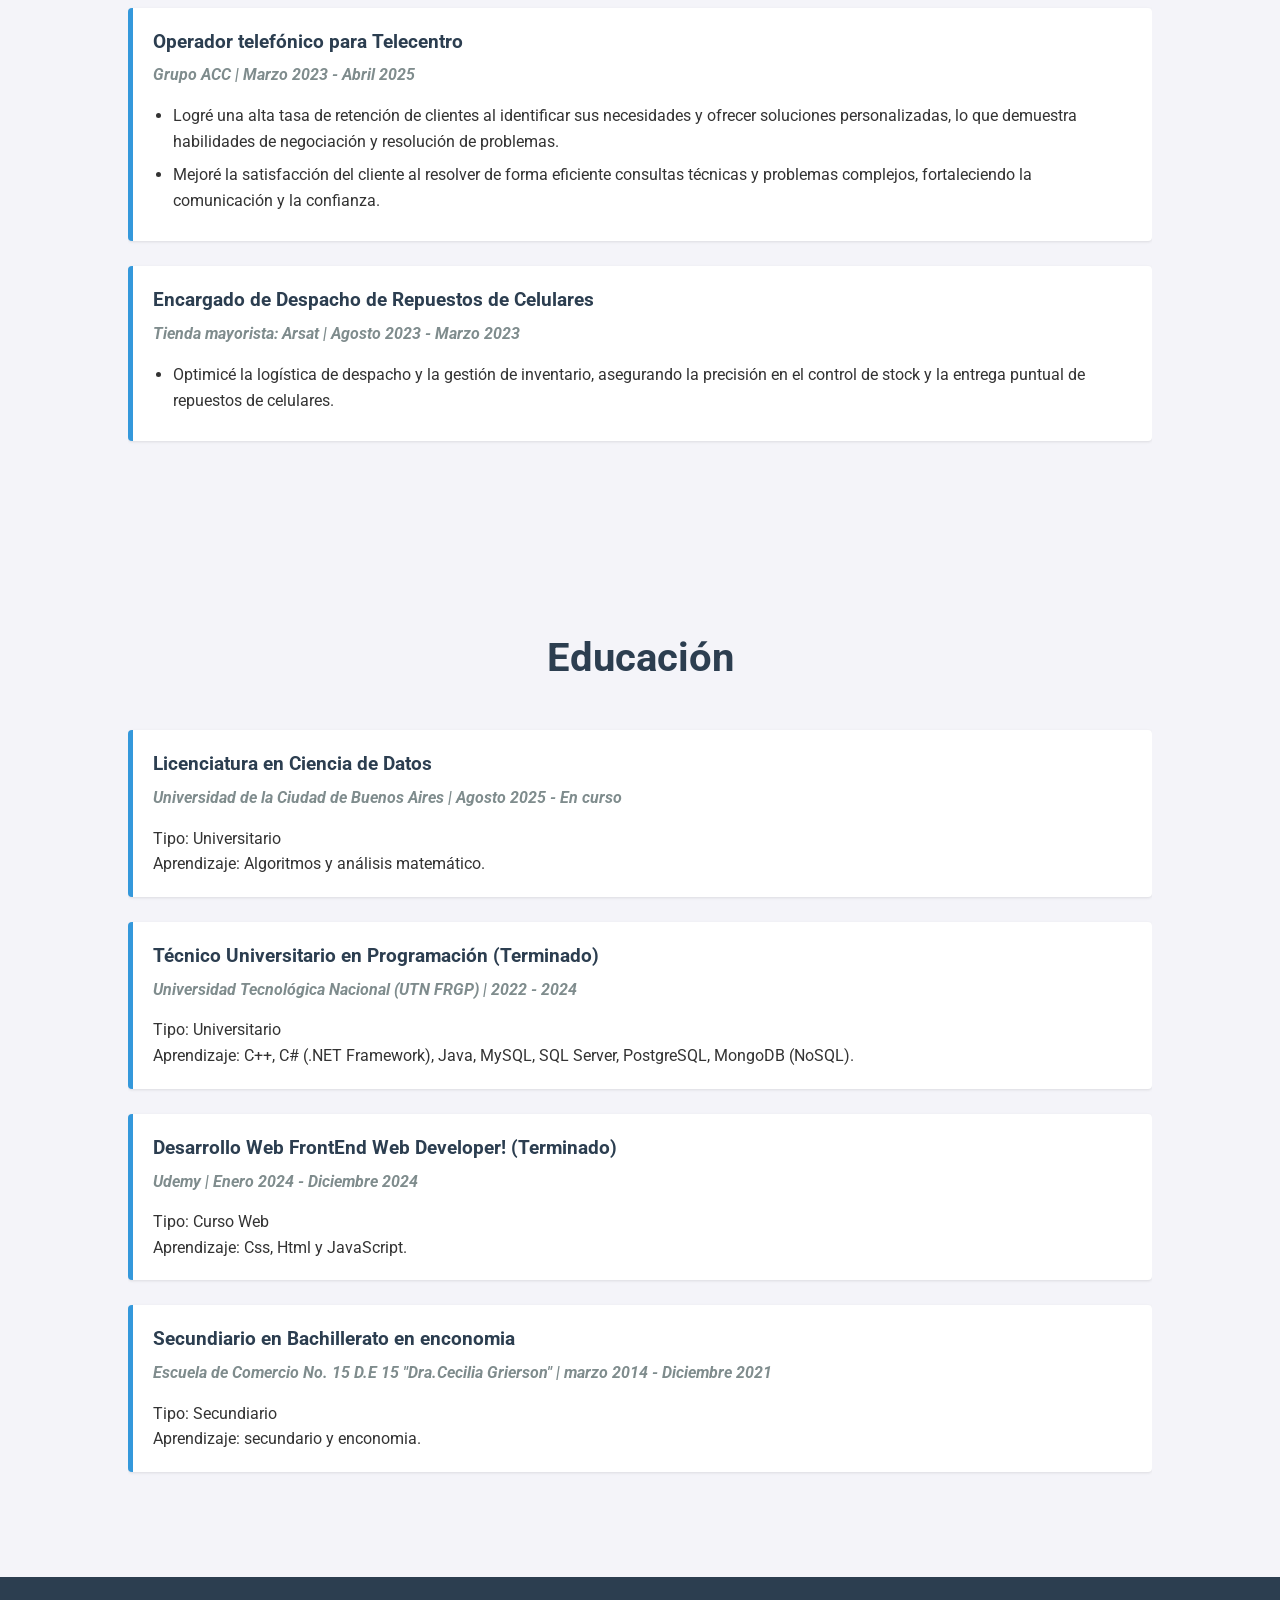
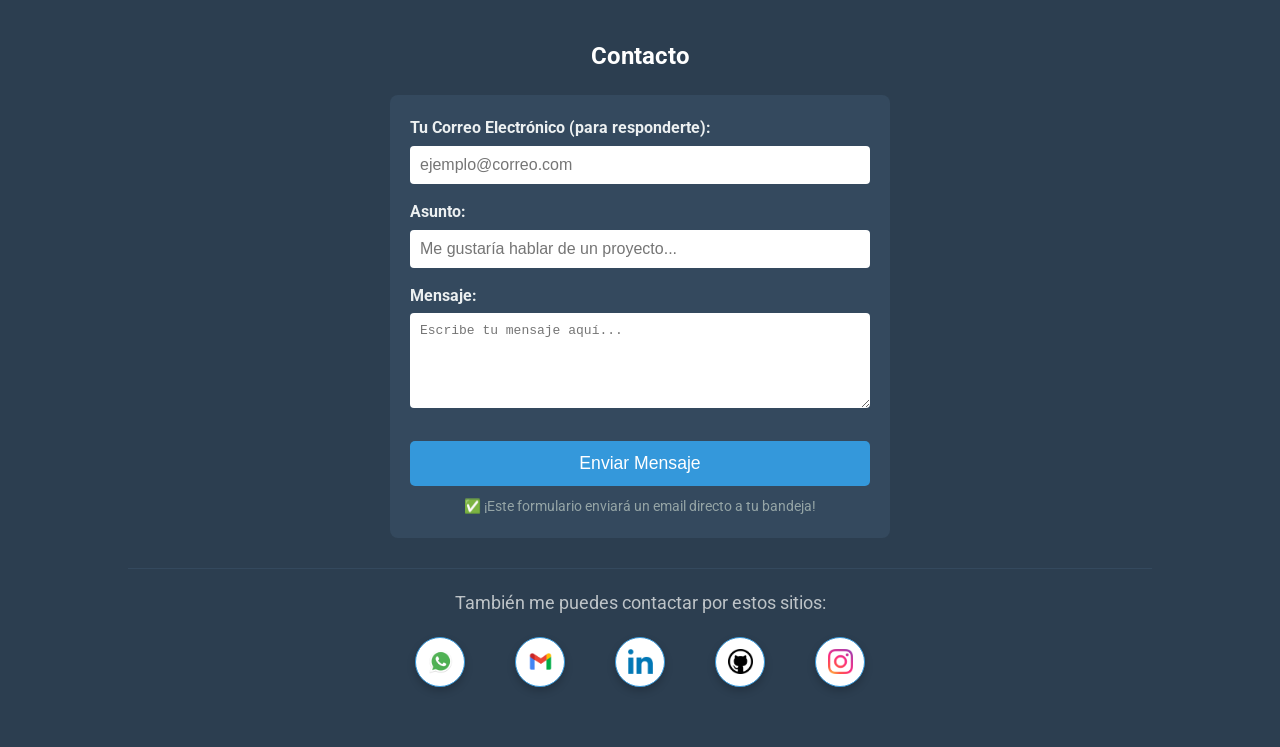
==== commit f09b7b8e: "Cambios del 04/014/2025" ====
--- a/index.html
+++ b/index.html
@@ -35,8 +35,14 @@
             </div>
             <div class="profile-info">
                 <h2>Jean Pierre Esquen</h2>
-                <h3>Programador Full Stack / Desarrollador Web y Software</h3>
-                <p>Técnico Universitario en Programación con estudios en curso de Licenciatura en Ciencia de Datos. Formación sólida en desarrollo de software y soporte técnico. Competente en lenguajes como C++, C#, Java y tecnologías web (HTML, CSS, JavaScript). Experiencia en bases de datos SQL (MYSQL, SQL Server, PostgreSQL) y NoSQL (MongoDB). Busco un puesto como Desarrollador Junior para aplicar mis habilidades técnicas en entornos colaborativos y continuar mi crecimiento profesional en el desarrollo de software.</p>
+                <h3>Programador Full Stack</h3>
+                <p>
+                    Soy técnico en programación y futuro licenciado en Ciencias de Datos. Me motivan los retos y disfruto formar parte de proyectos diversos, ya que considero que cada experiencia representa una oportunidad de aprendizaje. 
+                    Poseo conocimientos en distintos lenguajes y áreas del desarrollo.
+
+                    Soy una persona comprometida y apasionada por el trabajo que realizo, siempre en búsqueda de optimizar procesos para lograr una mayor eficiencia. Me interesa aprender y aplicar nuevas tecnologías, las cuales se reflejan en mis skills. 
+                    Además, cuento con diversas habilidades blandas adquiridas a lo largo de mi formación académica y experiencia laboral, lo que me permite adaptarme y aportar valor en cualquier tarea que se me asigne
+                </p>
                 <a href="sobre mi/CV_Jean_Esquen.pdf" download class="btn-primary">Descargar CV</a>
             </div>
         </div>
@@ -54,11 +60,12 @@
                         <h3>Lenguajes y Tecnologías</h3>
                         <ul class="tech-skills">
                             <li>C++</li>
-                            <li>C# (.Net)</li>
+                            <li>C#</li>
                             <li>Java</li>
+                            <li>JavaScript</li>
+                            <li>Python</li>
                             <li>HTML</li>
                             <li>CSS</li>
-                            <li>JavaScript</li>
                         </ul>
                     </div>
                     
@@ -67,8 +74,8 @@
                         <ul class="tech-skills">
                             <li>MySQL</li>
                             <li>SQL Server</li>
+                            <li>PostgreSQL</li>
                             <li>MongoDB (NoSQL)</li>
-                            <li>PostgreSQL</li>
                         </ul>
                     </div>
     
@@ -97,6 +104,8 @@
                             <li>Tolerancia al Estrés</li>
                             <li>Trabajo en Equipo</li>
                             <li>Comunicación Efectiva</li>
+                            <li>Análisis de problemas</li>
+                            <li>Colaboración</li>
                         </ul>
                     </div>
                 </div>
@@ -233,7 +242,7 @@
 
             <div class="job-entry">
                 <h3>Operador telefónico para Telecentro</h3>
-                <h4>Grupo ACC | Agosto 2023 - 2025</h4>
+                <h4>Grupo ACC | Marzo 2023 - Abril  2025</h4>
                 <ul>
                     <li>Logré una alta tasa de retención de clientes al identificar sus necesidades y ofrecer soluciones personalizadas, lo que demuestra habilidades de negociación y resolución de problemas.</li>
                     <li>Mejoré la satisfacción del cliente al resolver de forma eficiente consultas técnicas y problemas complejos, fortaleciendo la comunicación y la confianza.</li>
@@ -242,7 +251,7 @@
 
             <div class="job-entry">
                 <h3>Encargado de Despacho de Repuestos de Celulares</h3>
-                <h4>Tienda mayorista: Arsat | Agosto 2023 - Abril 2025</h4>
+                <h4>Tienda mayorista: Arsat | Agosto 2023 - Marzo 2023</h4>
                 <ul>
                     <li>Optimicé la logística de despacho y la gestión de inventario, asegurando la precisión en el control de stock y la entrega puntual de repuestos de celulares.</li>
                 </ul>
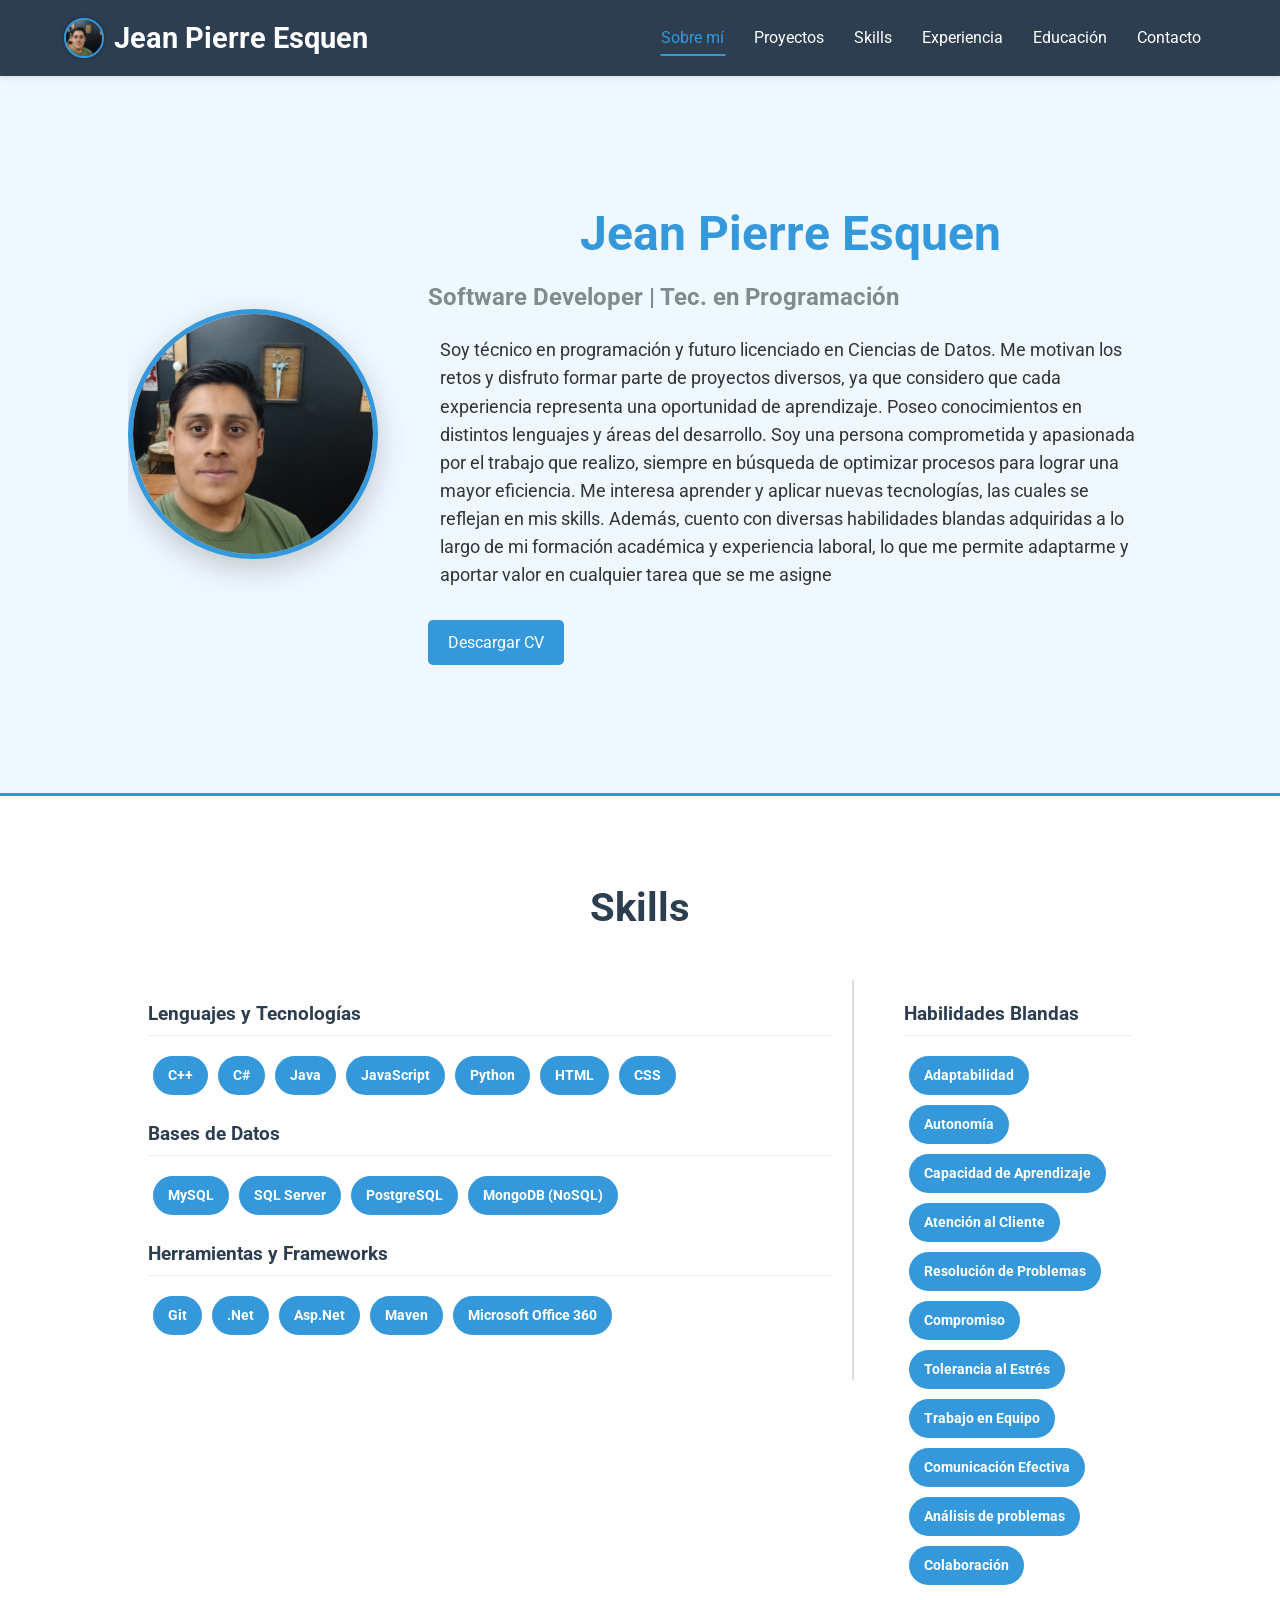
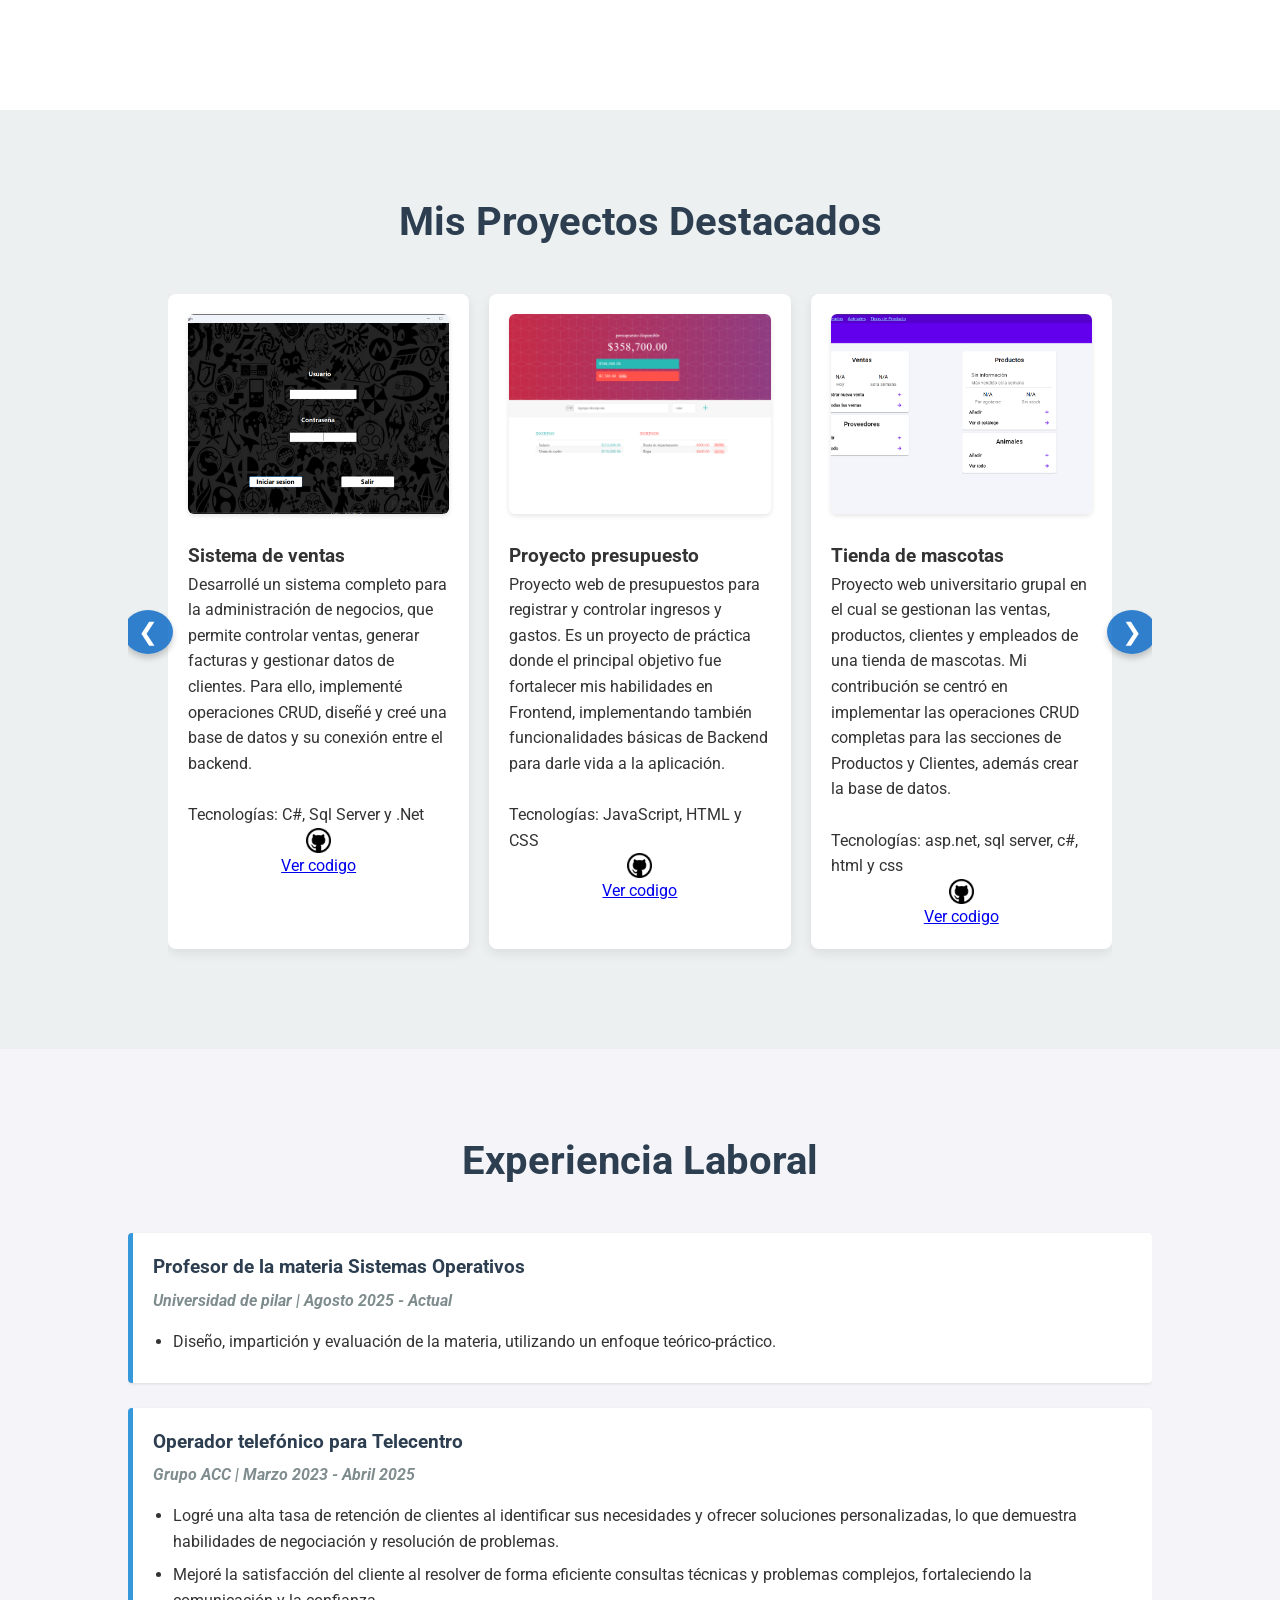
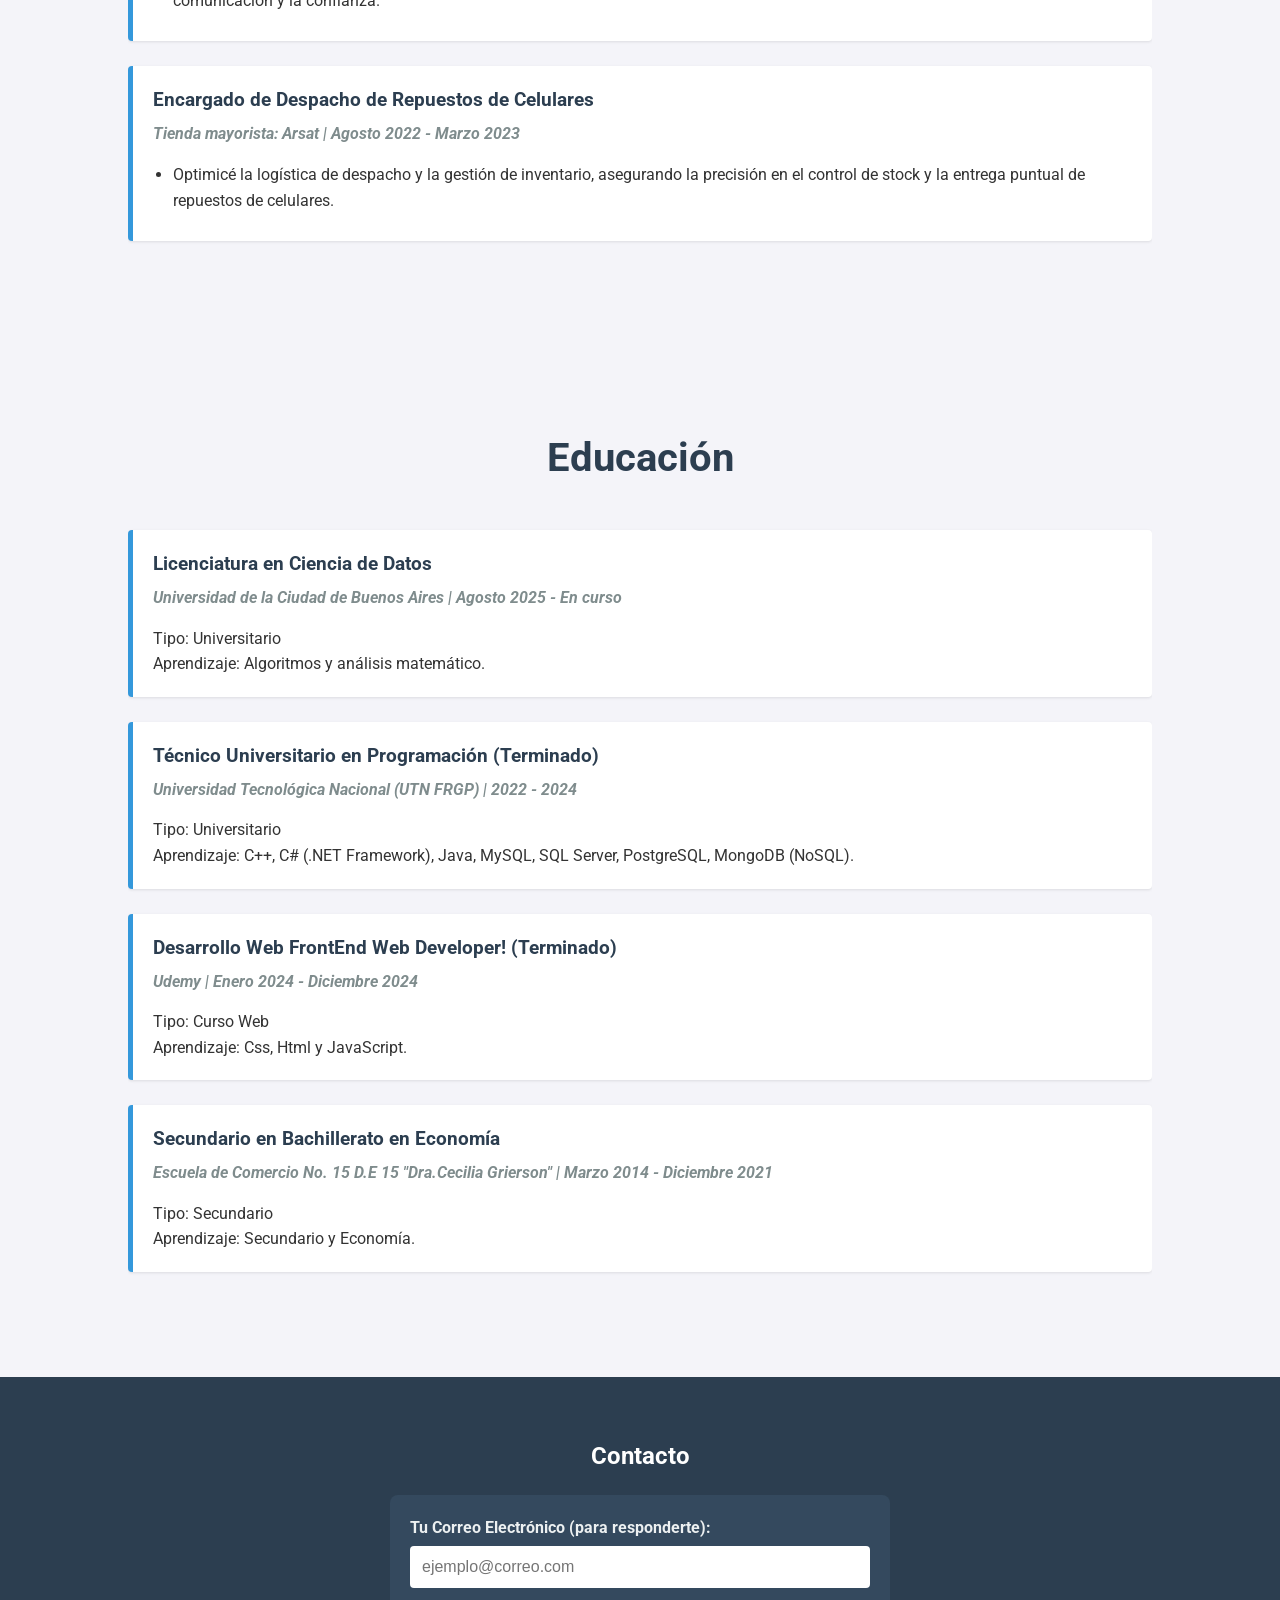
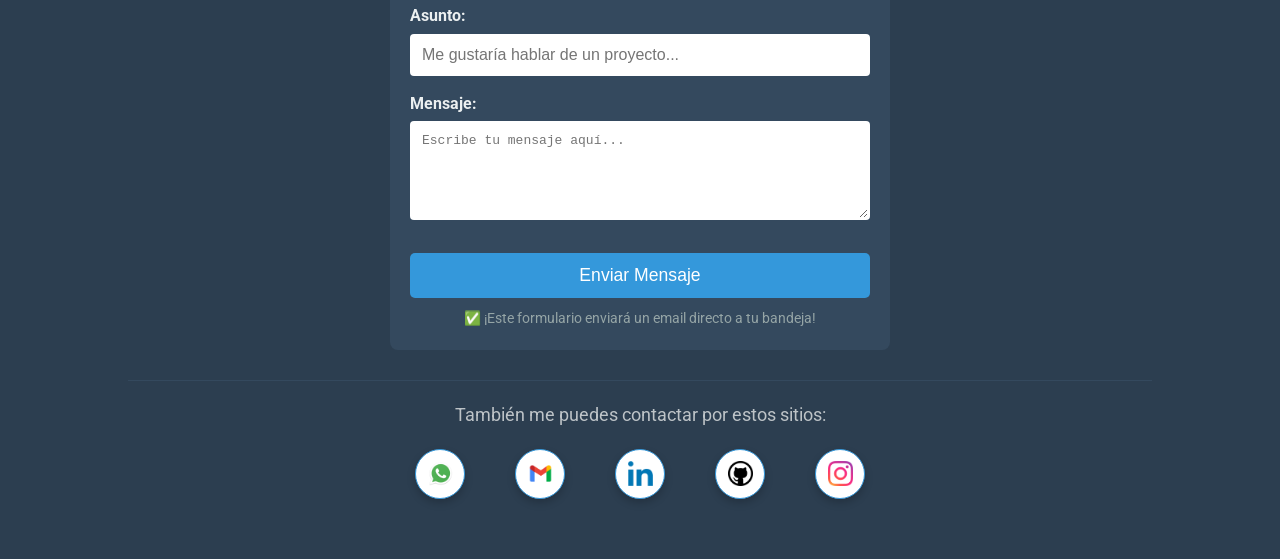
==== commit 79f2e5bc: "26/01/2026" ====
--- a/index.html
+++ b/index.html
@@ -3,8 +3,23 @@
 <head>
     <meta charset="UTF-8">
     <meta name="viewport" content="width=device-width, initial-scale=1.0">
+    <meta name="description" content="Portfolio de Jean Pierre Esquen - Programador Full Stack. Especializado en C#, Java, JavaScript, Python y bases de datos. Explora mis proyectos y experiencia.">
+    <meta name="keywords" content="programador, full stack, desarrollador, C#, Java, JavaScript, Python, portfolio, desarrollador web">
+    <meta name="author" content="Jean Pierre Esquen">
+    
+    <!-- Open Graph / Facebook -->
+    <meta property="og:type" content="website">
+    <meta property="og:title" content="Jean Pierre Esquen - Portfolio | Programador Full Stack">
+    <meta property="og:description" content="Portfolio profesional de Jean Pierre Esquen. Programador Full Stack especializado en desarrollo web y aplicaciones.">
+    <meta property="og:image" content="sobre mi/perfil.jpeg">
+    
+    <!-- Twitter -->
+    <meta name="twitter:card" content="summary_large_image">
+    <meta name="twitter:title" content="Jean Pierre Esquen - Portfolio">
+    <meta name="twitter:description" content="Programador Full Stack especializado en desarrollo web y aplicaciones.">
+    
     <link rel="icon" type="image/x-icon" href="proyectos/profo.png">
-    <title>Jean Pierre Esquen - Portfolio</title>
+    <title>Jean Pierre Esquen - Portfolio | Programador Full Stack</title>
     <link rel="stylesheet" href="styles.css">
     <link href="https://fonts.googleapis.com/css2?family=Roboto:wght@400;700&display=swap" rel="stylesheet">
     <link rel="stylesheet" href="https://cdnjs.cloudflare.com/ajax/libs/font-awesome/6.5.2/css/all.min.css" integrity="sha512-SnH5WK+bZxgPHs44uWIX+LLMDJqgL/C5R882R2gM2F9R4sI60Qc9uQ2qG+G2j7F9+77w2y0H7R+60z8/E8+5w==" crossorigin="anonymous" referrerpolicy="no-referrer" />
@@ -12,21 +27,31 @@
 <body>
 
     <header class="main-header">
-        <nav class="navbar">
+        <nav class="navbar" role="navigation" aria-label="Navegación principal">
             <div class="logo-container">
-                <img src="sobre mi/perfil.jpeg" alt="Foto de perfil de Jean Pierre" class="profile-avatar">
+                <img src="sobre mi/perfil.jpeg" alt="Foto de perfil de Jean Pierre Esquen" class="profile-avatar">
                 <h1 class="logo">Jean Pierre Esquen</h1>
             </div>
-            <ul>
-                <li><a href="#sobre-mi">Sobre mí</a></li>
-                <li><a href="#proyectos">Proyectos</a></li> 
-                <li><a href="#skills">Skills</a></li>
-                <li><a href="#experiencia">Experiencia</a></li>
-                <li><a href="#educacion">Educación</a></li>
-                <li><a href="#contacto">Contacto</a></li>
+            <button class="menu-toggle" aria-label="Abrir menú de navegación" aria-expanded="false">
+                <span></span>
+                <span></span>
+                <span></span>
+            </button>
+            <ul class="nav-menu">
+                <li><a href="#sobre-mi" aria-label="Ir a sección sobre mí">Sobre mí</a></li>
+                <li><a href="#proyectos" aria-label="Ir a sección proyectos">Proyectos</a></li> 
+                <li><a href="#skills" aria-label="Ir a sección skills">Skills</a></li>
+                <li><a href="#experiencia" aria-label="Ir a sección experiencia">Experiencia</a></li>
+                <li><a href="#educacion" aria-label="Ir a sección educación">Educación</a></li>
+                <li><a href="#contacto" aria-label="Ir a sección contacto">Contacto</a></li>
             </ul>
         </nav>
     </header>
+    
+    <!-- Botón para volver arriba -->
+    <button class="scroll-to-top" aria-label="Volver arriba" title="Volver arriba">
+        <i class="fas fa-arrow-up"></i>
+    </button>
 
     <section id="sobre-mi" class="hero-section">
         <div class="container">
@@ -35,7 +60,7 @@
             </div>
             <div class="profile-info">
                 <h2>Jean Pierre Esquen</h2>
-                <h3>Programador Full Stack</h3>
+                <h3>Software Developer | Tec. en Programación</h3>
                 <p>
                     Soy técnico en programación y futuro licenciado en Ciencias de Datos. Me motivan los retos y disfruto formar parte de proyectos diversos, ya que considero que cada experiencia representa una oportunidad de aprendizaje. 
                     Poseo conocimientos en distintos lenguajes y áreas del desarrollo.
@@ -157,7 +182,7 @@
                         <img src="proyectos/Tienda_de_mascotas.png" alt="Imagen del Proyecto 3" class="project-image">
                         <h3>Tienda de mascotas</h3>
                         <p class="project-desc">
-                            Proyecto web universitario grupal en cuan es gestiona las ventas, productos, clientes y empleados de una tienda de mascotas. 
+                            Proyecto web universitario grupal en el cual se gestionan las ventas, productos, clientes y empleados de una tienda de mascotas. 
                             Mi contribución se centró en implementar las operaciones CRUD completas para las secciones de Productos y Clientes, además crear la base de datos. 
                         </p>
                         <br>
@@ -172,7 +197,7 @@
                         <img src="proyectos/Banco.png" alt="Imagen del Proyecto 4" class="project-image">
                         <h3>Proyecto banco</h3>
                         <p class="project-desc">
-                            Poyecto web universitario grupal de un sistema de bancos. 
+                            Proyecto web universitario grupal de un sistema de bancos. 
                             Participé en el desarrollo de un proyecto universitario donde colaboré activamente en la creación de la base de datos, 
                             la implementación de los CRUD para la gestión de clientes y el diseño de diversas interfaces de usuario.
                         </p>
@@ -185,7 +210,7 @@
                     </div>
     
                     <div class="project-card">
-                        <img src="/proyectos/j_serpiente.png" alt="Imagen del Proyecto 5" class="project-image">
+                        <img src="proyectos/j_serpiente.png" alt="Imagen del Proyecto 5" class="project-image">
                         <h3>Juego de la serpiente</h3>
                         <p class="project-desc">
                             Desarrollé el clásico juego de la serpiente para repasar y fortalecer mis conocimientos fundamentales de programación. 
@@ -203,7 +228,7 @@
                         <img src="proyectos/concecionario.jpg" alt="Imagen del Proyecto 6" class="project-image">
                         <h3>Concesionario</h3>
                         <p class="project-desc">
-                            Poyecto web universitario grupal de un sistema de una consesionaria. Incluye el ingreso y visualización de datos de clientes y empleados y registro de ventas. 
+                            Proyecto web universitario grupal de un sistema de una consesionaria. Incluye el ingreso y visualización de datos de clientes y empleados y registro de ventas. 
                             Este proyecto representó mi primera inmersión en el mundo de la programación, donde aprendí y apliqué algoritmos fundamentales y los principios de la programación orientada a objetos.
                         </p>
                         <br>
@@ -251,7 +276,7 @@
 
             <div class="job-entry">
                 <h3>Encargado de Despacho de Repuestos de Celulares</h3>
-                <h4>Tienda mayorista: Arsat | Agosto 2023 - Marzo 2023</h4>
+                <h4>Tienda mayorista: Arsat | Agosto 2022 - Marzo 2023</h4>
                 <ul>
                     <li>Optimicé la logística de despacho y la gestión de inventario, asegurando la precisión en el control de stock y la entrega puntual de repuestos de celulares.</li>
                 </ul>
@@ -285,10 +310,10 @@
             </div>
 
             <div class="edu-entry">
-                <h3>Secundiario en Bachillerato en enconomia</h3>
-                <h4>Escuela de Comercio No. 15 D.E 15 "Dra.Cecilia Grierson" | marzo 2014 - Diciembre 2021</h4>
-                <p>Tipo: Secundiario</p>
-                <p>Aprendizaje: secundario y enconomia.</p>
+                <h3>Secundario en Bachillerato en Economía</h3>
+                <h4>Escuela de Comercio No. 15 D.E 15 "Dra.Cecilia Grierson" | Marzo 2014 - Diciembre 2021</h4>
+                <p>Tipo: Secundario</p>
+                <p>Aprendizaje: Secundario y Economía.</p>
             </div>
         </div>
     </section>
@@ -327,7 +352,7 @@
                     <img src="redes/wss.png" alt="Icono de WhatsApp" class="contact-icon-img">
                 </a>
                 
-                <a href="https://mail.google.com/mail/?view=cm&fs=1&to=jeanpierreesquen@gmail.com.com&su=Asunto&body=Mensaje" target="_blank" aria-label="Gmail">
+                <a href="https://mail.google.com/mail/?view=cm&fs=1&to=jeanpierreesquen@gmail.com&su=Asunto&body=Mensaje" target="_blank" aria-label="Gmail">
                     <img src="redes/gmail.png" alt="Icono de Gmail" class="contact-icon-img">
                 </a>
                 
--- a/styles.css
+++ b/styles.css
@@ -22,9 +22,9 @@
 
 /* Base y Reset */
 * {
-    margin: 0;
-    padding: 0;
-    box-sizing: border-box;
+  margin: 0;
+  padding: 0;
+  box-sizing: border-box;
 }
 
 body {
@@ -32,7 +32,21 @@
     line-height: 1.6;
     background-color: #f4f4f9; /* Fondo claro */
     color: #333;
-    scroll-behavior: smooth;
+  scroll-behavior: smooth;
+}
+
+/* Mejora de accesibilidad: mejor contraste */
+section h2 {
+    text-align: center;
+    margin-bottom: 40px;
+    font-size: 2.5em;
+    color: #2c3e50;
+    font-weight: 700;
+}
+
+/* Smooth scroll mejorado */
+html {
+    scroll-padding-top: 80px;
 }
 
 .container {
@@ -65,6 +79,8 @@
 .logo {
     font-size: 1.8em;
     font-weight: 700;
+    display: flex;
+    align-items: center;
 }
 
 .navbar ul {
@@ -77,55 +93,115 @@
     text-decoration: none;
     padding: 10px 15px;
     display: block;
-    transition: background 0.3s;
+    transition: all 0.3s ease;
+    position: relative;
+}
+
+.navbar ul li a::after {
+    content: '';
+    position: absolute;
+    bottom: 5px;
+    left: 50%;
+    width: 0;
+    height: 2px;
+    background: #3498db;
+    transition: all 0.3s ease;
+    transform: translateX(-50%);
+}
+
+.navbar ul li a:hover::after,
+.navbar ul li a.active::after {
+    width: 70%;
 }
 
 .navbar ul li a:hover {
-    background: #34495e; /* Un poco más claro al pasar el ratón */
+    background: #34495e;
     border-radius: 5px;
+    color: #3498db;
+}
+
+.navbar ul li a.active {
+    color: #3498db;
+}
+
+/* Menú hamburguesa */
+.menu-toggle {
+    display: none;
+    flex-direction: column;
+    background: transparent;
+    border: none;
+    cursor: pointer;
+    padding: 5px;
+    z-index: 1001;
+}
+
+.menu-toggle span {
+    width: 25px;
+    height: 3px;
+    background: #fff;
+    margin: 3px 0;
+    transition: all 0.3s ease;
+    border-radius: 2px;
+}
+
+.menu-toggle.active span:nth-child(1) {
+    transform: rotate(45deg) translate(5px, 5px);
+}
+
+.menu-toggle.active span:nth-child(2) {
+    opacity: 0;
+}
+
+.menu-toggle.active span:nth-child(3) {
+    transform: rotate(-45deg) translate(7px, -6px);
 }
 
 /* Sección Principal / Sobre Mí (Hero) */
-
 .hero-section {
-    background: #ecf0f1; 
-    padding: 80px 0; /* Un poco menos de padding para que la foto no sea demasiado grande */
-    text-align: left; /* Alineamos el texto a la izquierda en lugar de centrarlo */
-    border-bottom: 3px solid #3498db; 
-}
-
-/* Contenedor que crea las dos columnas */
-.hero-content {
-    display: flex;
-    align-items: center; /* Centra los elementos verticalmente */
-    gap: 50px; /* Espacio entre la imagen y el texto */
-}
-
-.hero-image-column {
-    flex: 1; /* Ocupa 1 parte del espacio (para la foto) */
-}
-
-.hero-section {
-    background: #ecf0f1; /* Gris muy claro para la sección de bienvenida */
+    background: #f0f8ff; /* Gris muy claro para la sección de bienvenida */
     padding: 100px 0;
     text-align: center;
     border-bottom: 3px solid #3498db; /* Línea de color de marca */
 }
+
+/* Contenedor dentro de hero-section con layout de dos columnas */
+.hero-section .container {
+    display: flex;
+    align-items: center; /* Centra los elementos verticalmente */
+    gap: 50px; /* Espacio entre la imagen y el texto */
+    text-align: left; /* Alinea el texto a la izquierda */
+}
+
+.hero-image-column {
+    flex: 0 0 auto; /* No crece, no se encoge, tamaño automático */
+    display: flex;
+    justify-content: center;
+    align-items: center;
+    min-width: 250px; /* Ancho mínimo para la columna de imagen */
+}
+
+.profile-info {
+    flex: 1; /* Ocupa el resto del espacio disponible */
+}
+
 .profile-hero-image {
-    width: 50%; /* La imagen ocupa todo el ancho de su columna */
-    max-width: 200px; /* Tamaño máximo para que no se vea gigantesca */
-    height: 200px;
-    border-radius: 100%; /* ¡La hace completamente redonda! */
-    object-fit: cover;
-    box-shadow: 0 10px 20px rgba(0, 0, 0, 0.2); /* Sombra para resaltar */
-    border: 5px solid #3498db; /* Borde blanco alrededor */
-}
-
+    width: 250px; /* Tamaño fijo para mejor control */
+    height: 250px; /* Mismo tamaño para mantener proporción cuadrada */
+    border-radius: 50%; /* La hace completamente redonda */
+    object-fit: cover; /* Asegura que la imagen cubra el área sin distorsión */
+    object-position: center; /* Centra la imagen dentro del círculo */
+    box-shadow: 0 10px 30px rgba(0, 0, 0, 0.2); /* Sombra para resaltar */
+    border: 5px solid #3498db; /* Borde azul alrededor */
+    display: block; /* Asegura que se comporte como bloque */
+    margin: 0 auto; /* Centra la imagen */
+}
+/* Alineando los textos a la izquierda */
 .profile-info h2 {
     color: #3498db; /* Azul de marca */
     font-size: 3em;
     margin-bottom: 5px;
 }
+
 
 .profile-info h3 {
     color: #7f8c8d;
@@ -158,12 +234,7 @@
     padding: 60px 0;
 }
 
-section h2 {
-    text-align: center;
-    margin-bottom: 40px;
-    font-size: 2.5em;
-    color: #2c3e50;
-}
+/* Eliminado duplicado - ya está arriba */
 
 /* Skills */
 /* --- ESTILOS PARA LA SECCIÓN DE HABILIDADES (EN FILA/COLUMNAS) --- */
@@ -292,18 +363,173 @@
     color: #ecf0f1;
 }
 
-/* Media Queries (para hacerlo más responsive) */
+/* ============================================
+   BOTÓN SCROLL TO TOP
+   ============================================ */
+.scroll-to-top {
+    position: fixed;
+    bottom: 30px;
+    right: 30px;
+    width: 50px;
+    height: 50px;
+    background: #3498db;
+    color: #fff;
+    border: none;
+    border-radius: 50%;
+    cursor: pointer;
+    display: flex;
+    align-items: center;
+    justify-content: center;
+    font-size: 20px;
+    opacity: 0;
+    visibility: hidden;
+    transition: all 0.3s ease;
+    z-index: 999;
+    box-shadow: 0 4px 12px rgba(0, 0, 0, 0.3);
+}
+
+.scroll-to-top.show {
+    opacity: 1;
+    visibility: visible;
+}
+
+.scroll-to-top:hover {
+    background: #2980b9;
+    transform: translateY(-5px);
+    box-shadow: 0 6px 16px rgba(0, 0, 0, 0.4);
+}
+
+/* ============================================
+   ANIMACIONES
+   ============================================ */
+@keyframes fadeInUp {
+    from {
+        opacity: 0;
+        transform: translateY(30px);
+    }
+    to {
+        opacity: 1;
+        transform: translateY(0);
+    }
+}
+
+.fade-in {
+    animation: fadeInUp 0.6s ease-out forwards;
+}
+
+/* ============================================
+   ESTILOS DE ERROR PARA FORMULARIO
+   ============================================ */
+.contact-form input.error,
+.contact-form textarea.error {
+    border: 2px solid #e74c3c;
+    background-color: #ffeaea;
+}
+
+.error-message {
+    color: #e74c3c;
+    font-size: 0.85em;
+    margin-top: 5px;
+    display: block;
+}
+
+/* ============================================
+   MEJORAS VISUALES ADICIONALES
+   ============================================ */
+.project-card {
+    transition: transform 0.3s ease, box-shadow 0.3s ease;
+}
+
+.project-card:hover {
+    transform: translateY(-10px);
+    box-shadow: 0 8px 20px rgba(0, 0, 0, 0.15);
+}
+
+.job-entry, .edu-entry {
+    transition: transform 0.3s ease, box-shadow 0.3s ease;
+}
+
+.job-entry:hover, .edu-entry:hover {
+    transform: translateX(5px);
+    box-shadow: 0 4px 12px rgba(0, 0, 0, 0.15);
+}
+
+.btn-primary {
+    transition: all 0.3s ease;
+    position: relative;
+    overflow: hidden;
+}
+
+.btn-primary::before {
+    content: '';
+    position: absolute;
+    top: 50%;
+    left: 50%;
+    width: 0;
+    height: 0;
+    border-radius: 50%;
+    background: rgba(255, 255, 255, 0.3);
+    transform: translate(-50%, -50%);
+    transition: width 0.6s, height 0.6s;
+}
+
+.btn-primary:hover::before {
+    width: 300px;
+    height: 300px;
+}
+
+.btn-primary:hover {
+    transform: translateY(-2px);
+    box-shadow: 0 6px 16px rgba(52, 152, 219, 0.4);
+}
+
+/* ============================================
+   MEDIA QUERIES (RESPONSIVE)
+   ============================================ */
 @media (max-width: 768px) {
     .navbar {
+        position: relative;
+    }
+    
+    .menu-toggle {
+        display: flex;
+    }
+    
+    .nav-menu {
+        position: fixed;
+        top: 70px;
+        left: -100%;
+        width: 100%;
+        height: calc(100vh - 70px);
+        background: #2c3e50;
         flex-direction: column;
-    }
+        align-items: center;
+        justify-content: flex-start;
+        padding-top: 50px;
+        transition: left 0.3s ease;
+        z-index: 1000;
+        box-shadow: 2px 0 10px rgba(0, 0, 0, 0.3);
+    }
+    
+    .nav-menu.active {
+        left: 0;
+    }
+    
+    .nav-menu li {
+        width: 100%;
+        text-align: center;
+        margin: 10px 0;
+    }
+    
+    .nav-menu li a {
+        padding: 15px;
+        font-size: 1.2em;
+        width: 100%;
+        display: block;
+    }
+    
     .navbar ul {
-        margin-top: 15px;
-        flex-wrap: wrap;
-        justify-content: center;
-    }
-    .navbar ul li a {
-        padding: 5px 10px;
+        margin-top: 0;
     }
     
     .skills-group {
@@ -314,6 +540,31 @@
 
     .container {
         width: 90%;
+    }
+    
+    /* Hero section responsive: apilar columnas en móvil */
+    .hero-section .container {
+        flex-direction: column;
+        text-align: center;
+    }
+    
+    .hero-image-column {
+        min-width: auto;
+        width: 100%;
+        margin-bottom: 30px;
+    }
+    
+    .profile-hero-image {
+        width: 200px;
+        height: 200px;
+    }
+    
+    .scroll-to-top {
+        bottom: 20px;
+        right: 20px;
+        width: 45px;
+        height: 45px;
+        font-size: 18px;
     }
 }
 
@@ -438,10 +689,17 @@
 .contact-form input[type="email"] {
     width: 100%;
     padding: 10px;
-    border: none;
+    border: 2px solid transparent;
     border-radius: 4px;
     font-size: 1em;
     color: #333;
+    transition: border-color 0.3s ease, background-color 0.3s ease;
+}
+
+.contact-form input[type="email"]:focus {
+    outline: none;
+    border-color: #3498db;
+    background-color: #fff;
 }
 
 .form-note {
@@ -474,10 +732,18 @@
 .contact-form textarea {
     width: 100%;
     padding: 10px;
-    border: none;
+    border: 2px solid transparent;
     border-radius: 4px;
     font-size: 1em;
     color: #333;
+    transition: border-color 0.3s ease, background-color 0.3s ease;
+}
+
+.contact-form input[type="text"]:focus,
+.contact-form textarea:focus {
+    outline: none;
+    border-color: #3498db;
+    background-color: #fff;
 }
 
 .contact-form textarea {
@@ -669,4 +935,3 @@
 .contact-links a i {
     display: none; 
 }
-
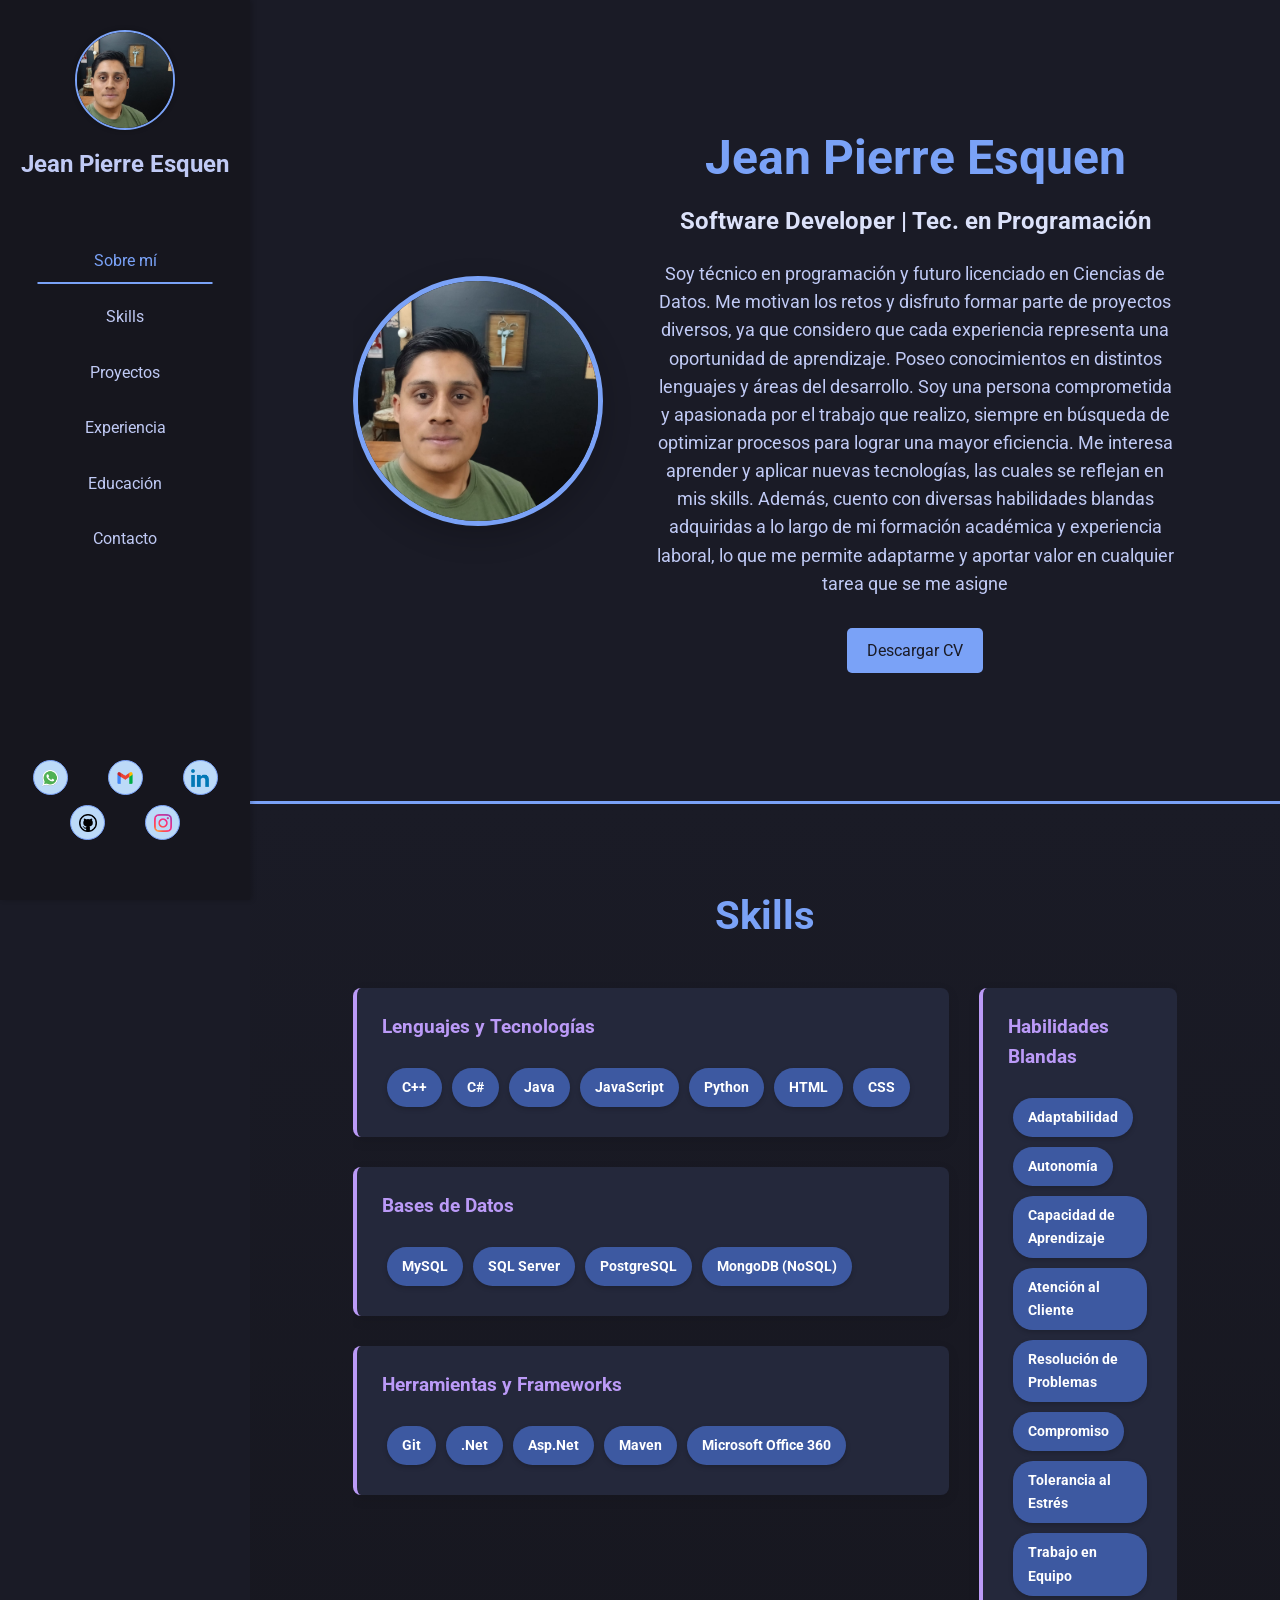
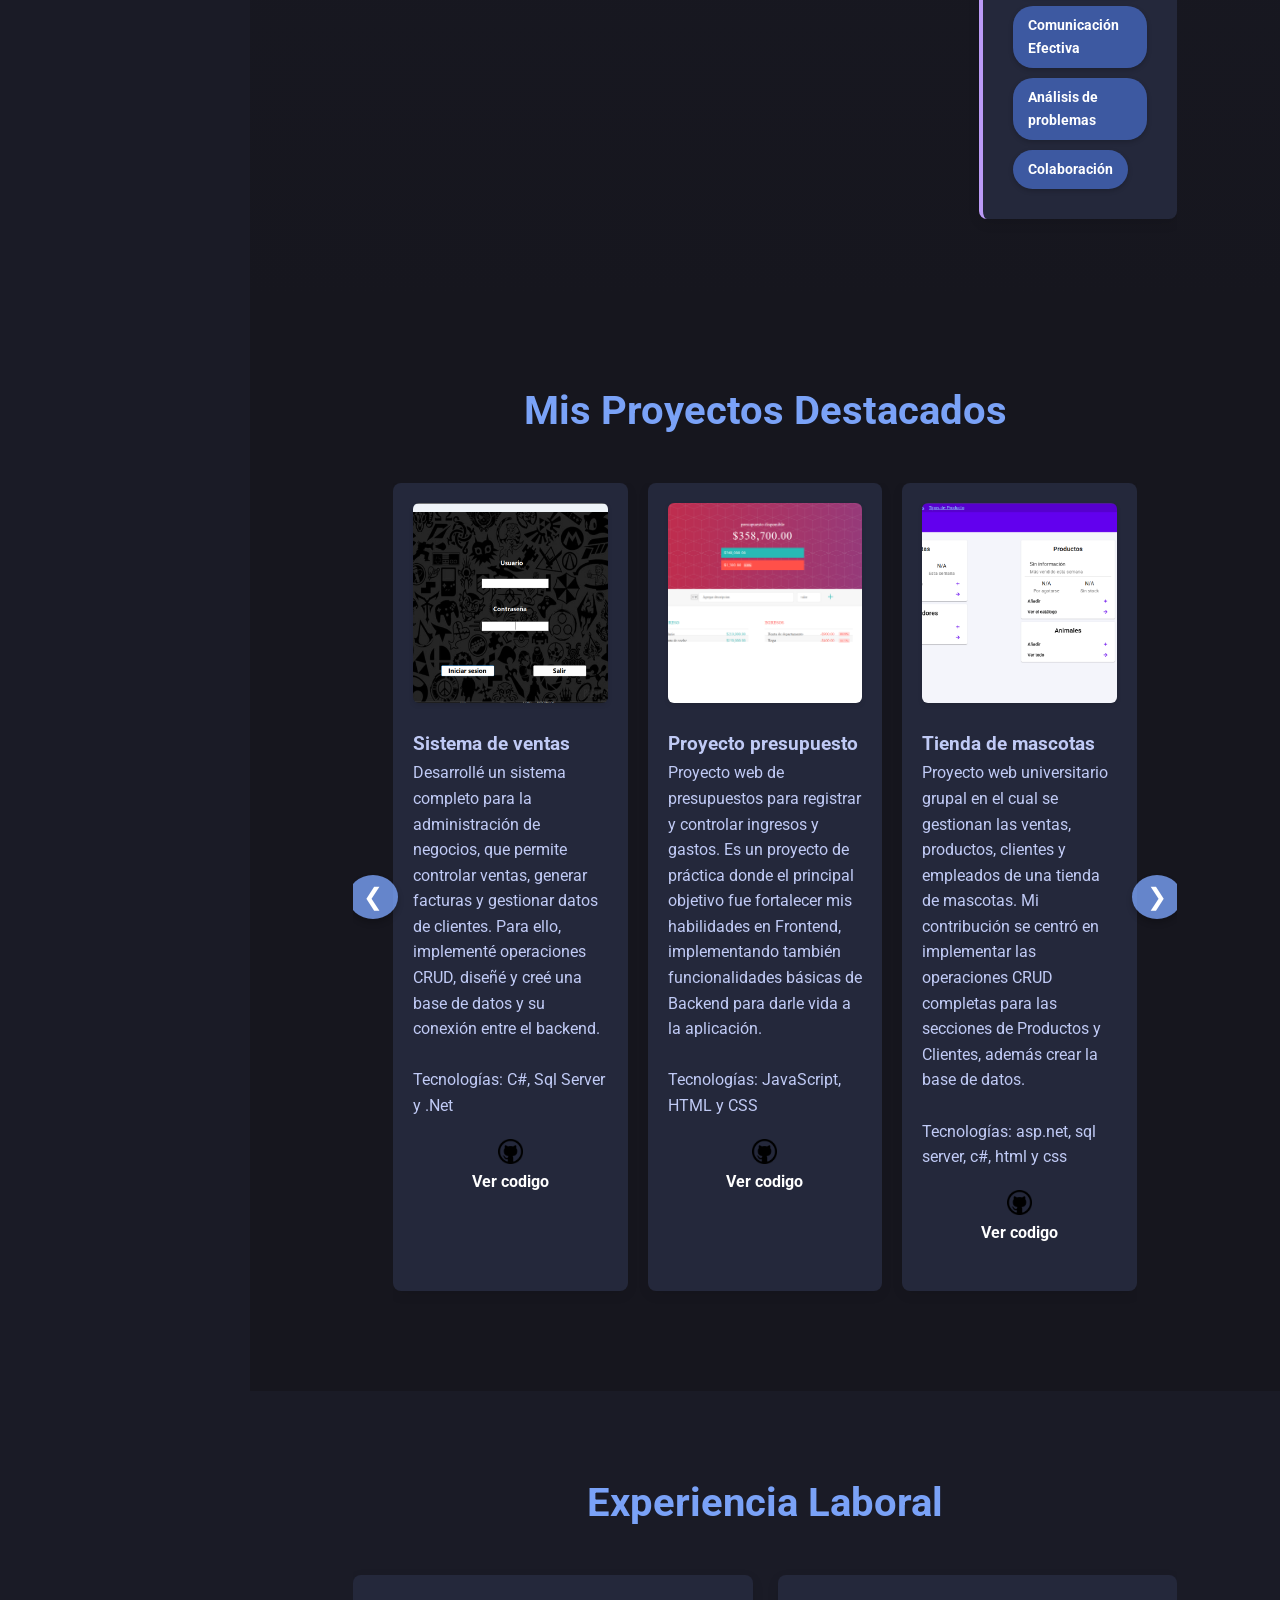
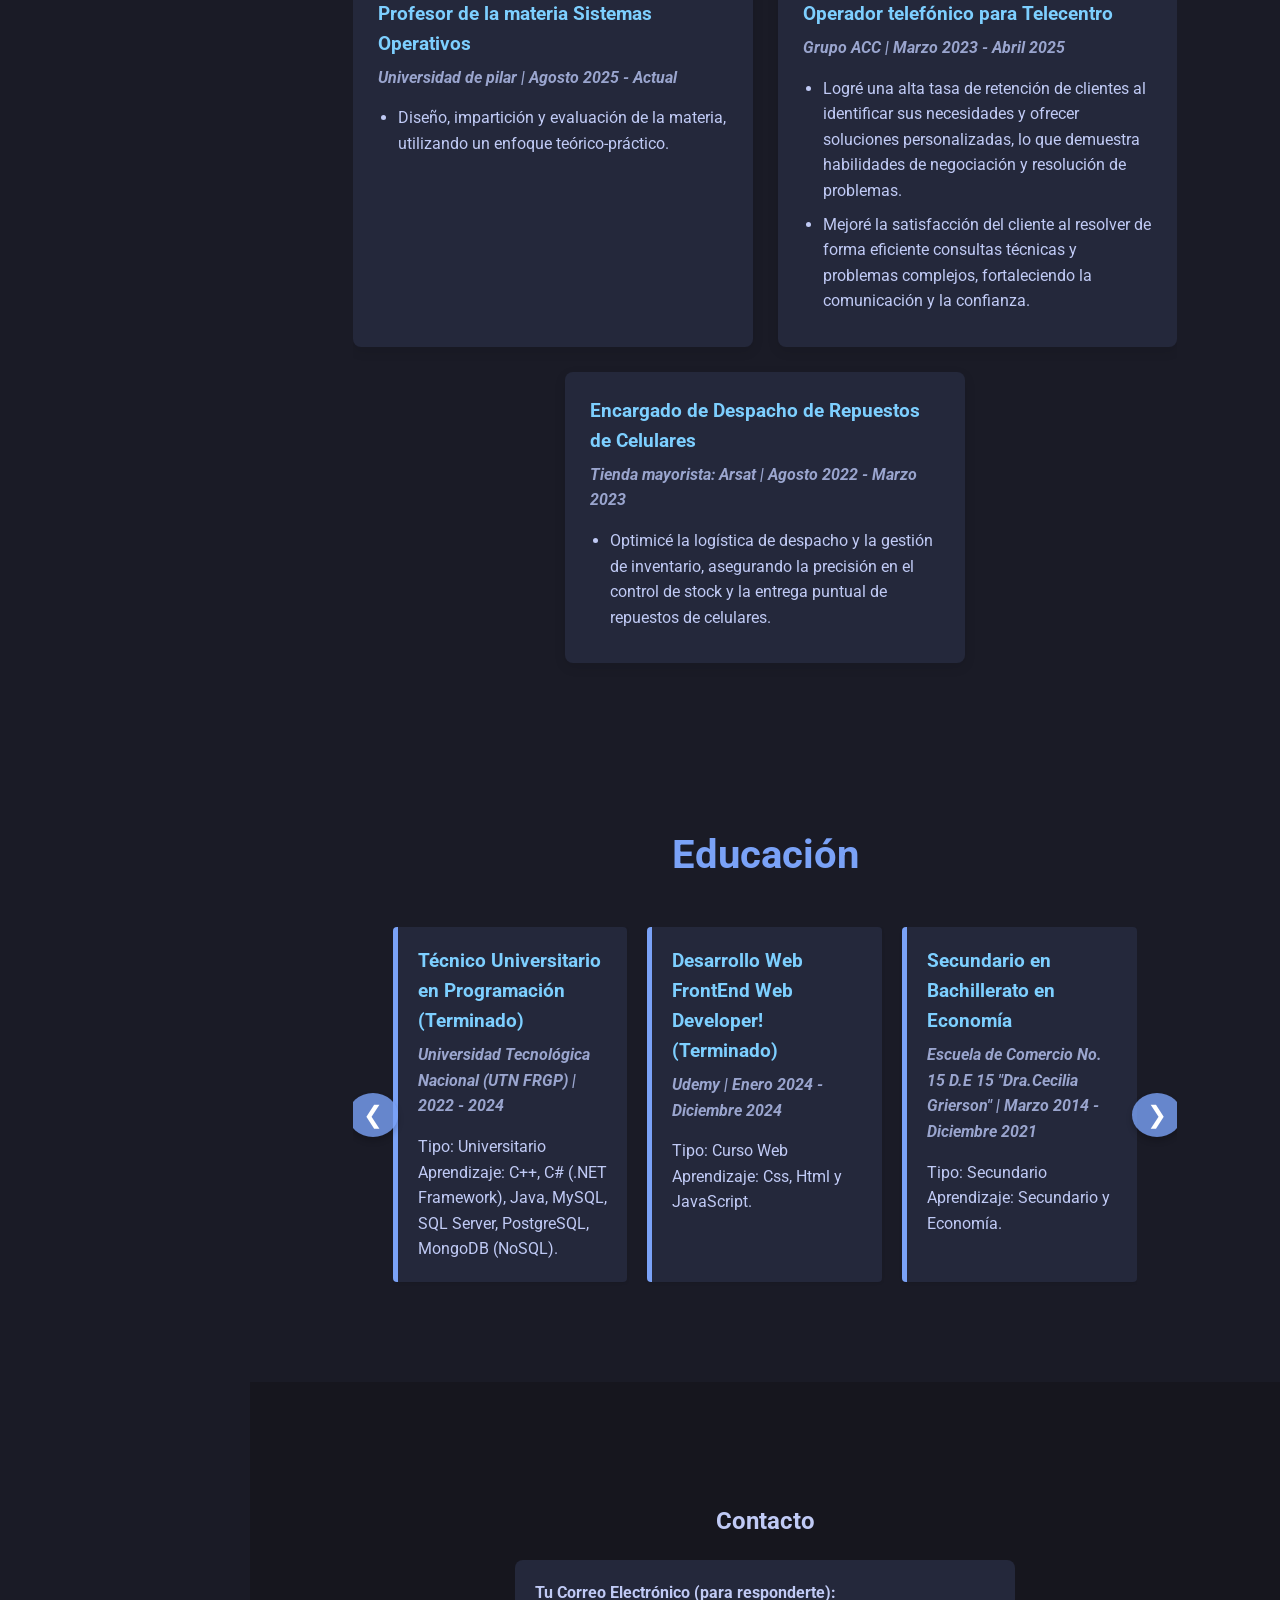
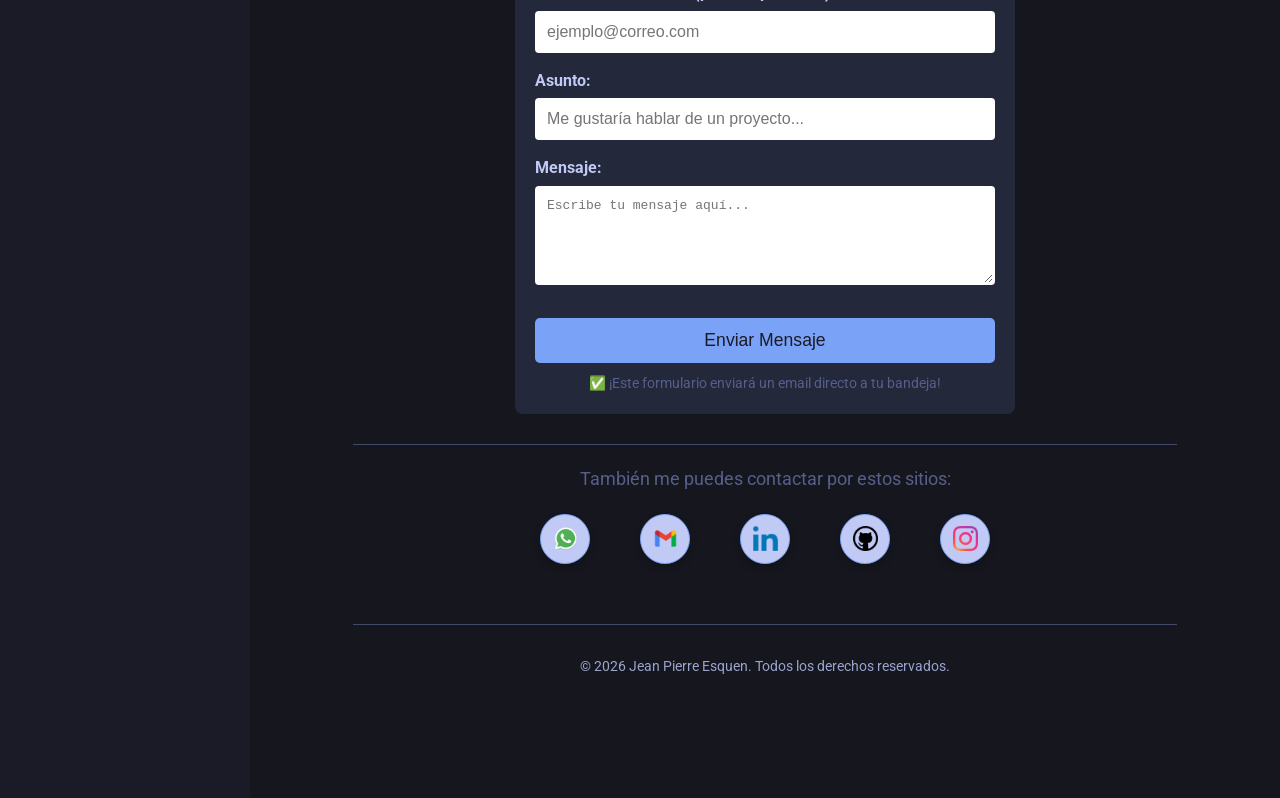
==== commit 7832237a: "ia 26-01-2026" ====
--- a/index.html
+++ b/index.html
@@ -39,19 +39,41 @@
             </button>
             <ul class="nav-menu">
                 <li><a href="#sobre-mi" aria-label="Ir a sección sobre mí">Sobre mí</a></li>
+                <li><a href="#skills" aria-label="Ir a sección skills">Skills</a></li>
                 <li><a href="#proyectos" aria-label="Ir a sección proyectos">Proyectos</a></li> 
-                <li><a href="#skills" aria-label="Ir a sección skills">Skills</a></li>
                 <li><a href="#experiencia" aria-label="Ir a sección experiencia">Experiencia</a></li>
                 <li><a href="#educacion" aria-label="Ir a sección educación">Educación</a></li>
                 <li><a href="#contacto" aria-label="Ir a sección contacto">Contacto</a></li>
             </ul>
+
+            <div class="contact-links">
+                <a href="https://wa.me/+5491126999741" target="_blank" aria-label="WhatsApp">
+                    <img src="redes/wss.png" alt="Icono de WhatsApp" class="contact-icon-img">
+                </a>
+                
+                <a href="https://mail.google.com/mail/?view=cm&fs=1&to=jeanpierreesquen@gmail.com&su=Asunto&body=Mensaje" target="_blank" aria-label="Gmail">
+                    <img src="redes/gmail.png" alt="Icono de Gmail" class="contact-icon-img">
+                </a>
+                
+                <a href="https://www.linkedin.com/in/jeanesquen" target="_blank" aria-label="LinkedIn">
+                    <img src="redes/linkk.png" alt="Icono de LinkedIn" class="contact-icon-img">
+                </a>
+                
+                <a href="https://github.com/Jean5011" target="_blank" aria-label="GitHub">
+                    <img src="redes/git.ico" alt="Icono de GitHub" class="contact-icon-img">
+                </a>
+                
+                <a href="https://www.instagram.com/jp_esquen/" target="_blank" aria-label="Instagram">
+                    <img src="redes/inst.png" alt="Icono de Instagram" class="contact-icon-img">
+                </a>
+            </div>
         </nav>
     </header>
     
-    <!-- Botón para volver arriba -->
+    <!-- Botón para volver arriba 
     <button class="scroll-to-top" aria-label="Volver arriba" title="Volver arriba">
         <i class="fas fa-arrow-up"></i>
-    </button>
+    </button>-->
 
     <section id="sobre-mi" class="hero-section">
         <div class="container">
@@ -156,10 +178,15 @@
                         </p>
                         <br>
                         <p class="tech-stack">Tecnologías: C#, Sql Server y .Net</p>
-                        <a href="https://github.com/Jean5011/Sistema-Venta.git" target="_blank" aria-label="GitHub"  style="display: flex; flex-direction: column; align-items: center;" >
-                            <img src="redes/git.ico" alt="Icono de GitHub" class="contact-icon-img" >
-                            <p> Ver codigo </p>
-                        </a> 
+                        <div class="project-links">
+                            <a href="https://github.com/Jean5011/Sistema-Venta.git" target="_blank" aria-label="GitHub"  style="display: flex; flex-direction: column; align-items: center;" >
+                                <img src="redes/git.ico" alt="Icono de GitHub" class="contact-icon-img" >
+                                <p> Ver codigo </p>
+                            </a>
+                            <!--<a href="#" class="ver-mas-link">
+                                Ver más
+                            </a>-->
+                        </div>
                     </div>
     
                     <div class="project-card">
@@ -172,10 +199,15 @@
                         </p>
                         <br>
                         <p class="tech-stack">Tecnologías: JavaScript, HTML y CSS</p>
-                        <a href="https://github.com/Jean5011/proyecto-presupuesto.git" target="_blank" aria-label="GitHub"  style="display: flex; flex-direction: column; align-items: center;" >
-                            <img src="redes/git.ico" alt="Icono de GitHub" class="contact-icon-img" >
-                            <p> Ver codigo </p>
-                        </a> 
+                        <div class="project-links">
+                            <a href="https://github.com/Jean5011/proyecto-presupuesto.git" target="_blank" aria-label="GitHub"  style="display: flex; flex-direction: column; align-items: center;" >
+                                <img src="redes/git.ico" alt="Icono de GitHub" class="contact-icon-img" >
+                                <p> Ver codigo </p>
+                            </a>
+                            <!--<a href="#" class="ver-mas-link">
+                                Ver más
+                            </a>-->
+                        </div>
                     </div>
                     
                     <div class="project-card">
@@ -187,10 +219,15 @@
                         </p>
                         <br>
                         <p class="tech-stack">Tecnologías: asp.net, sql server, c#, html y css</p>
-                        <a href="https://github.com/Jean5011/Tienda_de_mascotas_web.git" target="_blank" aria-label="GitHub"  style="display: flex; flex-direction: column; align-items: center;" >
-                            <img src="redes/git.ico" alt="Icono de GitHub" class="contact-icon-img" >
-                            <p> Ver codigo </p>
-                        </a>   
+                        <div class="project-links">
+                            <a href="https://github.com/Jean5011/Tienda_de_mascotas_web.git" target="_blank" aria-label="GitHub"  style="display: flex; flex-direction: column; align-items: center;" >
+                                <img src="redes/git.ico" alt="Icono de GitHub" class="contact-icon-img" >
+                                <p> Ver codigo </p>
+                            </a>
+                            <!--<a href="#" class="ver-mas-link">
+                                Ver más
+                            </a>-->
+                        </div>
                     </div>
 
                     <div class="project-card">
@@ -203,10 +240,15 @@
                         </p>
                         <br>
                         <p class="tech-stack">Tecnologías: Mysql , Java y  jsp</p>
-                        <a href="https://github.com/Jean5011/Proyecto-banco.git" target="_blank" aria-label="GitHub"  style="display: flex; flex-direction: column; align-items: center;" >
-                            <img src="redes/git.ico" alt="Icono de GitHub" class="contact-icon-img" >
-                            <p> Ver codigo </p>
-                        </a> 
+                        <div class="project-links">
+                           <a href="https://github.com/Jean5011/Proyecto-banco.git" target="_blank" aria-label="GitHub"  style="display: flex; flex-direction: column; align-items: center;" >
+                                <img src="redes/git.ico" alt="Icono de GitHub" class="contact-icon-img" >
+                                <p> Ver codigo </p>
+                            </a>
+                            <!--<a href="#" class="ver-mas-link">
+                                Ver más
+                            </a>-->
+                        </div>
                     </div>
     
                     <div class="project-card">
@@ -218,10 +260,15 @@
                             haciendo que crezca progresivamente mientras evitas chocar contra los obstáculos o contra ti misma.</p>
                         <br>
                         <p class="tech-stack">Tecnologías: .net y c#</p>
-                        <a href="https://github.com/Jean5011/SnakeGame.git" target="_blank" aria-label="GitHub"  style="display: flex; flex-direction: column; align-items: center;" >
-                            <img src="redes/git.ico" alt="Icono de GitHub" class="contact-icon-img" >
-                            <p> Ver codigo </p>
-                        </a> 
+                        <div class="project-links">
+                            <a href="https://github.com/Jean5011/SnakeGame.git" target="_blank" aria-label="GitHub"  style="display: flex; flex-direction: column; align-items: center;" >
+                                <img src="redes/git.ico" alt="Icono de GitHub" class="contact-icon-img" >
+                                <p> Ver codigo </p>
+                            </a>
+                            <!--<a href="#" class="ver-mas-link">
+                                Ver más
+                            </a>-->
+                        </div>
                     </div>
                     
                     <div class="project-card">
@@ -233,10 +280,15 @@
                         </p>
                         <br>
                         <p class="tech-stack">Tecnologías: C++</p>
-                        <a href="https://github.com/Jean5011/Concesionario_final.git" target="_blank" aria-label="GitHub"  style="display: flex; flex-direction: column; align-items: center;" >
-                            <img src="redes/git.ico" alt="Icono de GitHub" class="contact-icon-img" >
-                            <p> Ver codigo </p>
-                        </a>   
+                        <div class="project-links">
+                            <a href="https://github.com/Jean5011/Concesionario_final.git" target="_blank" aria-label="GitHub"  style="display: flex; flex-direction: column; align-items: center;" >
+                                <img src="redes/git.ico" alt="Icono de GitHub" class="contact-icon-img" >
+                                <p> Ver codigo </p>
+                            </a>
+                            <!--<a href="#" class="ver-mas-link">
+                                Ver más
+                            </a>-->
+                        </div>
                     </div>
     
                 </div>
@@ -256,30 +308,31 @@
     <section id="experiencia" class="experience-section">
         <div class="container">
             <h2>Experiencia Laboral</h2>
-
-             <div class="job-entry">
-                <h3>Profesor de la materia Sistemas Operativos</h3>
-                <h4>Universidad de pilar | Agosto 2025 - Actual</h4>
-                <ul>
-                    <li>Diseño, impartición y evaluación de la materia, utilizando un enfoque teórico-práctico.</li>
-                </ul>
-            </div>
-
-            <div class="job-entry">
-                <h3>Operador telefónico para Telecentro</h3>
-                <h4>Grupo ACC | Marzo 2023 - Abril  2025</h4>
-                <ul>
-                    <li>Logré una alta tasa de retención de clientes al identificar sus necesidades y ofrecer soluciones personalizadas, lo que demuestra habilidades de negociación y resolución de problemas.</li>
-                    <li>Mejoré la satisfacción del cliente al resolver de forma eficiente consultas técnicas y problemas complejos, fortaleciendo la comunicación y la confianza.</li>
-                </ul>
-            </div>
-
-            <div class="job-entry">
-                <h3>Encargado de Despacho de Repuestos de Celulares</h3>
-                <h4>Tienda mayorista: Arsat | Agosto 2022 - Marzo 2023</h4>
-                <ul>
-                    <li>Optimicé la logística de despacho y la gestión de inventario, asegurando la precisión en el control de stock y la entrega puntual de repuestos de celulares.</li>
-                </ul>
+            <div class="experience-container">
+                <div class="job-entry">
+                    <h3>Profesor de la materia Sistemas Operativos</h3>
+                    <h4>Universidad de pilar | Agosto 2025 - Actual</h4>
+                    <ul>
+                        <li>Diseño, impartición y evaluación de la materia, utilizando un enfoque teórico-práctico.</li>
+                    </ul>
+                </div>
+    
+                <div class="job-entry">
+                    <h3>Operador telefónico para Telecentro</h3>
+                    <h4>Grupo ACC | Marzo 2023 - Abril  2025</h4>
+                    <ul>
+                        <li>Logré una alta tasa de retención de clientes al identificar sus necesidades y ofrecer soluciones personalizadas, lo que demuestra habilidades de negociación y resolución de problemas.</li>
+                        <li>Mejoré la satisfacción del cliente al resolver de forma eficiente consultas técnicas y problemas complejos, fortaleciendo la comunicación y la confianza.</li>
+                    </ul>
+                </div>
+    
+                <div class="job-entry">
+                    <h3>Encargado de Despacho de Repuestos de Celulares</h3>
+                    <h4>Tienda mayorista: Arsat | Agosto 2022 - Marzo 2023</h4>
+                    <ul>
+                        <li>Optimicé la logística de despacho y la gestión de inventario, asegurando la precisión en el control de stock y la entrega puntual de repuestos de celulares.</li>
+                    </ul>
+                </div>
             </div>
         </div>
     </section>
@@ -288,32 +341,42 @@
         <div class="container">
             <h2>Educación</h2>
             
-            <div class="edu-entry">
-                <h3>Licenciatura en Ciencia de Datos</h3>
-                <h4>Universidad de la Ciudad de Buenos Aires | Agosto 2025 - En curso</h4>
-                <p>Tipo: Universitario</p>
-                <p>Aprendizaje: Algoritmos y análisis matemático.</p>
-            </div>
-
-            <div class="edu-entry">
-                <h3>Técnico Universitario en Programación (Terminado)</h3>
-                <h4>Universidad Tecnológica Nacional (UTN FRGP) | 2022 - 2024</h4>
-                <p>Tipo: Universitario</p>
-                <p>Aprendizaje: C++, C# (.NET Framework), Java, MySQL, SQL Server, PostgreSQL, MongoDB (NoSQL).</p>
-            </div>
-            
-            <div class="edu-entry">
-                <h3>Desarrollo Web FrontEnd Web Developer! (Terminado)</h3>
-                <h4>Udemy | Enero 2024 - Diciembre 2024</h4>
-                <p>Tipo: Curso Web</p>
-                <p>Aprendizaje: Css, Html y JavaScript.</p>
-            </div>
-
-            <div class="edu-entry">
-                <h3>Secundario en Bachillerato en Economía</h3>
-                <h4>Escuela de Comercio No. 15 D.E 15 "Dra.Cecilia Grierson" | Marzo 2014 - Diciembre 2021</h4>
-                <p>Tipo: Secundario</p>
-                <p>Aprendizaje: Secundario y Economía.</p>
+            <div class="carousel-wrapper">
+                <div class="education-carousel">
+                    <div class="edu-entry">
+                        <h3>Licenciatura en Ciencia de Datos</h3>
+                        <h4>Universidad de la Ciudad de Buenos Aires | Agosto 2025 - En curso</h4>
+                        <p>Tipo: Universitario</p>
+                        <p>Aprendizaje: Algoritmos y análisis matemático.</p>
+                    </div>
+        
+                    <div class="edu-entry">
+                        <h3>Técnico Universitario en Programación (Terminado)</h3>
+                        <h4>Universidad Tecnológica Nacional (UTN FRGP) | 2022 - 2024</h4>
+                        <p>Tipo: Universitario</p>
+                        <p>Aprendizaje: C++, C# (.NET Framework), Java, MySQL, SQL Server, PostgreSQL, MongoDB (NoSQL).</p>
+                    </div>
+                    
+                    <div class="edu-entry">
+                        <h3>Desarrollo Web FrontEnd Web Developer! (Terminado)</h3>
+                        <h4>Udemy | Enero 2024 - Diciembre 2024</h4>
+                        <p>Tipo: Curso Web</p>
+                        <p>Aprendizaje: Css, Html y JavaScript.</p>
+                    </div>
+        
+                    <div class="edu-entry">
+                        <h3>Secundario en Bachillerato en Economía</h3>
+                        <h4>Escuela de Comercio No. 15 D.E 15 "Dra.Cecilia Grierson" | Marzo 2014 - Diciembre 2021</h4>
+                        <p>Tipo: Secundario</p>
+                        <p>Aprendizaje: Secundario y Economía.</p>
+                    </div>
+                </div>
+                <button class="carousel-nav-btn left-btn edu-left-btn" aria-label="Anterior educación">
+                    &#10094;
+                </button>
+                <button class="carousel-nav-btn right-btn edu-right-btn" aria-label="Siguiente educación">
+                    &#10095;
+                </button>
             </div>
         </div>
     </section>
@@ -368,6 +431,9 @@
                     <img src="redes/inst.png" alt="Icono de Instagram" class="contact-icon-img">
                 </a>
             </div>
+            <div class="footer-bottom">
+                <p>&copy; 2026 Jean Pierre Esquen. Todos los derechos reservados.</p>
+            </div>
         </div>
     </footer>
 </body>
--- a/styles.css
+++ b/styles.css
@@ -2,16 +2,19 @@
 
 .logo-container {
     display: flex; /* Permite alinear el avatar y el texto horizontalmente */
+    flex-direction: column;
     align-items: center; /* Centra verticalmente la imagen con el texto */
+    margin-bottom: 30px;
 }
 
 .profile-avatar {
-    width: 40px; /* Tamaño del avatar */
-    height: 40px;
+    width: 100px; /* Tamaño del avatar */
+    height: 100px;
     border-radius: 50%; /* Hace que la imagen sea perfectamente circular */
     object-fit: cover; /* Asegura que la imagen no se distorsione */
-    margin-right: 10px; /* Espacio entre la imagen y el nombre */
-    border: 2px solid #3498db; /* Pequeño borde de color de marca */
+    margin-right: 0;
+    margin-bottom: 15px;
+    border: 2px solid #7aa2f7; /* Pequeño borde de color de marca */
     box-shadow: 0 0 5px rgba(0,0,0,0.3); /* Sombra sutil */
 }
 
@@ -30,8 +33,9 @@
 body {
     font-family: 'Roboto', sans-serif;
     line-height: 1.6;
-    background-color: #f4f4f9; /* Fondo claro */
-    color: #333;
+    background-color: #1a1b26; /* Fondo claro */
+    color: #c0caf5;
+    padding-left: 250px; /* Espacio para la barra lateral */
   scroll-behavior: smooth;
 }
 
@@ -40,13 +44,13 @@
     text-align: center;
     margin-bottom: 40px;
     font-size: 2.5em;
-    color: #2c3e50;
+    color: #7aa2f7;
     font-weight: 700;
 }
 
 /* Smooth scroll mejorado */
 html {
-    scroll-padding-top: 80px;
+    /* scroll-padding-top ya no es necesario con la barra lateral en escritorio */
 }
 
 .container {
@@ -59,42 +63,49 @@
 
 /* Header y Navegación */
 .main-header {
-    background: #2c3e50; /* Azul oscuro para el encabezado */
-    color: #fff;
-    padding: 15px 0;
-    position: sticky;
+    background: #16161e; /* Azul oscuro para el encabezado */
+    color: #c0caf5;
+    padding: 30px 0;
+    position: fixed;
     top: 0;
+    left: 0;
+    width: 250px;
+    height: 100vh;
     z-index: 1000;
-    box-shadow: 0 2px 5px rgba(0,0,0,0.1);
+    box-shadow: 2px 0 5px rgba(0,0,0,0.2);
 }
 
 .navbar {
     display: flex;
-    justify-content: space-between;
+    flex-direction: column;
+    justify-content: flex-start;
     align-items: center;
-    width: 90%;
-    margin: auto;
+    height: 100%;
+    width: 100%;
 }
 
 .logo {
-    font-size: 1.8em;
+    font-size: 1.5em; /* Reducido para mejor ajuste en la barra lateral */
     font-weight: 700;
-    display: flex;
-    align-items: center;
+    text-align: center;
 }
 
 .navbar ul {
     list-style: none;
     display: flex;
+    flex-direction: column;
+    width: 100%;
+    margin-top: 20px;
 }
 
 .navbar ul li a {
-    color: #fff;
+    color: #c0caf5;
     text-decoration: none;
-    padding: 10px 15px;
+    padding: 15px 10px;
     display: block;
     transition: all 0.3s ease;
     position: relative;
+    text-align: center;
 }
 
 .navbar ul li a::after {
@@ -104,7 +115,7 @@
     left: 50%;
     width: 0;
     height: 2px;
-    background: #3498db;
+    background: #7aa2f7;
     transition: all 0.3s ease;
     transform: translateX(-50%);
 }
@@ -115,13 +126,34 @@
 }
 
 .navbar ul li a:hover {
-    background: #34495e;
+    background: #24283b;
     border-radius: 5px;
-    color: #3498db;
+    color: #7aa2f7;
 }
 
 .navbar ul li a.active {
-    color: #3498db;
+    color: #7aa2f7;
+}
+
+/* --- ICONOS ADAPTADOS AL NAVBAR (SIDEBAR) --- */
+.main-header .contact-links {
+    margin-top: auto; /* Empuja los iconos al final del sidebar */
+    margin-bottom: 30px;
+    gap: 10px;
+    padding: 0 10px;
+}
+
+.main-header .contact-links a {
+    width: 35px;
+    height: 35px;
+    background: #bcdaf8;
+    border: 1px solid #7aa2f7;
+    box-shadow: none;
+}
+
+.main-header .contact-links a img {
+    width: 18px;
+    height: 18px;
 }
 
 /* Menú hamburguesa */
@@ -138,7 +170,7 @@
 .menu-toggle span {
     width: 25px;
     height: 3px;
-    background: #fff;
+    background: #c0caf5;
     margin: 3px 0;
     transition: all 0.3s ease;
     border-radius: 2px;
@@ -158,10 +190,10 @@
 
 /* Sección Principal / Sobre Mí (Hero) */
 .hero-section {
-    background: #f0f8ff; /* Gris muy claro para la sección de bienvenida */
+    background: #1a1b26; /* Gris muy claro para la sección de bienvenida */
     padding: 100px 0;
     text-align: center;
-    border-bottom: 3px solid #3498db; /* Línea de color de marca */
+    border-bottom: 3px solid #7aa2f7; /* Línea de color de marca */
 }
 
 /* Contenedor dentro de hero-section con layout de dos columnas */
@@ -169,7 +201,7 @@
     display: flex;
     align-items: center; /* Centra los elementos verticalmente */
     gap: 50px; /* Espacio entre la imagen y el texto */
-    text-align: left; /* Alinea el texto a la izquierda */
+    text-align: center; /* Alinea el texto al centro */
 }
 
 .hero-image-column {
@@ -191,20 +223,20 @@
     object-fit: cover; /* Asegura que la imagen cubra el área sin distorsión */
     object-position: center; /* Centra la imagen dentro del círculo */
     box-shadow: 0 10px 30px rgba(0, 0, 0, 0.2); /* Sombra para resaltar */
-    border: 5px solid #3498db; /* Borde azul alrededor */
+    border: 5px solid #7aa2f7; /* Borde azul alrededor */
     display: block; /* Asegura que se comporte como bloque */
     margin: 0 auto; /* Centra la imagen */
 }
 /* Alineando los textos a la izquierda */
 .profile-info h2 {
-    color: #3498db; /* Azul de marca */
+    color: #7aa2f7; /* Azul de marca */
     font-size: 3em;
     margin-bottom: 5px;
 }
 
 
 .profile-info h3 {
-    color: #7f8c8d;
+    color: #dce2fa;
     font-size: 1.5em;
     margin-bottom: 20px;
 }
@@ -217,8 +249,8 @@
 
 .btn-primary {
     display: inline-block;
-    background: #3498db;
-    color: #fff;
+    background: #7aa2f7;
+    color: #1a1b26;
     padding: 10px 20px;
     text-decoration: none;
     border-radius: 5px;
@@ -226,7 +258,8 @@
 }
 
 .btn-primary:hover {
-    background: #2980b9;
+    background: #3d59a1;
+    color: #fff;
 }
 
 /* Secciones de Contenido (Skills, Experiencia, Educación) */
@@ -239,7 +272,7 @@
 /* Skills */
 /* --- ESTILOS PARA LA SECCIÓN DE HABILIDADES (EN FILA/COLUMNAS) --- */
 .skills-section {
-    background-color: #fff;
+    background: linear-gradient(180deg, #1a1b26 0%, #16161e 100%);
     padding: 60px 0;
     text-align: center; /* Centra el título H2 */
 }
@@ -249,27 +282,35 @@
     display: flex;
     gap: 30px; /* Espacio entre las dos columnas */
     align-items: flex-start; /* Alinea las columnas arriba si tienen diferente altura */
-    text-align: left; /* Alinea el contenido de las columnas a la izquierda */
 }
 
 /* Contenedor para la columna de Habilidades Técnicas (3/4 del ancho) */
 .technical-skills-column {
     flex: 3; /* Ocupa 3 partes del espacio */
-    padding: 20px;
-    border-right: 2px solid #ddd; /* Separador visual */
+    display: flex;
+    flex-direction: column;
+    gap: 30px;
 }
 
 /* Contenedor para la columna de Habilidades Blandas (1/4 del ancho) */
 .soft-skills-column {
     flex: 1; /* Ocupa 1 parte del espacio */
-    padding: 20px;
+}
+
+.skills-group {
+    background: #24283b;
+    padding: 25px;
+    border-radius: 8px;
+    box-shadow: 0 4px 12px rgba(0,0,0,0.1);
+    border-left: 4px solid #bb9af7;
+    text-align: left;
 }
 
 .skills-group h3 {
-    color: #2c3e50;
-    margin-bottom: 15px;
-    border-bottom: 1px solid #eee;
-    padding-bottom: 5px;
+    color: #bb9af7;
+    margin-bottom: 20px;
+    border-bottom: none;
+    padding-bottom: 0;
 }
 
 /* Estilo de los bloques de habilidades técnicas (Lenguajes, BD, Frameworks) */
@@ -279,17 +320,25 @@
     display: flex;
     flex-wrap: wrap; /* Permite que las habilidades salten a la siguiente línea */
     justify-content: flex-start; /* Alinea las habilidades a la izquierda */
-    margin-bottom: 20px; /* Espacio entre los grupos */
 }
 
 .tech-skills li, .soft-skills li {
-    background: #3498db;
+    background: #3d59a1;
     color: #fff;
     padding: 8px 15px;
     margin: 5px;
     border-radius: 20px;
     font-size: 0.9em;
     font-weight: bold;
+    transition: transform 0.3s ease, box-shadow 0.3s ease, background-color 0.3s ease;
+    box-shadow: 0 2px 5px rgba(0, 0, 0, 0.2);
+    cursor: default;
+}
+
+.tech-skills li:hover, .soft-skills li:hover {
+    transform: translateY(-5px) scale(1.05);
+    box-shadow: 0 4px 10px rgba(187, 154, 247, 0.3);
+    background-color: #563d7c;
 }
 
 /* Media Query para móvil: apilar las columnas */
@@ -298,8 +347,6 @@
         flex-direction: column; /* Apila las columnas verticalmente */
     }
     .technical-skills-column {
-        border-right: none;
-        border-bottom: 2px solid #ddd; /* Separador en la parte inferior */
         margin-bottom: 20px;
     }
     .tech-skills, .soft-skills ul {
@@ -309,23 +356,41 @@
 
 
 
-/*Experiencia y Educación */
-.job-entry, .edu-entry {
-    background: #fff;
+/* Experiencia y Educación */
+.experience-container {
+    display: flex;
+    flex-wrap: wrap;
+    gap: 25px;
+    justify-content: center;
+}
+
+.job-entry {
+    background: #24283b;
+    padding: 25px;
+    border-radius: 8px;
+    box-shadow: 0 4px 12px rgba(0,0,0,0.1);
+    flex: 1 1 320px;
+    max-width: 400px;
+    display: flex;
+    flex-direction: column;
+}
+
+.edu-entry {
+    background: #24283b;
     padding: 20px;
     margin-bottom: 25px;
-    border-left: 5px solid #3498db;
+    border-left: 5px solid #7aa2f7;
     box-shadow: 0 1px 3px rgba(0,0,0,0.1);
     border-radius: 4px;
 }
 
 .job-entry h3, .edu-entry h3 {
-    color: #2c3e50;
+    color: #7dcfff;
     margin-bottom: 5px;
 }
 
 .job-entry h4, .edu-entry h4 {
-    color: #7f8c8d;
+    color: #9aa5ce;
     font-style: italic;
     margin-bottom: 15px;
 }
@@ -338,21 +403,50 @@
     margin-bottom: 8px;
 }
 
+/* --- CARRUSEL DE EDUCACIÓN --- */
+.education-carousel {
+    display: flex;
+    overflow-x: auto;
+    scroll-snap-type: x mandatory;
+    gap: 20px;
+    padding-bottom: 20px;
+    -webkit-overflow-scrolling: touch;
+    scrollbar-width: none; /* Firefox */
+}
+
+.education-carousel::-webkit-scrollbar {
+    display: none; /* Chrome, Safari, Edge */
+}
+
+.education-carousel .edu-entry {
+    flex-shrink: 0;
+    width: 85%;
+    max-width: 400px;
+    scroll-snap-align: start;
+    margin-bottom: 0; /* Eliminamos el margen inferior ya que ahora es horizontal */
+}
+
+@media (min-width: 768px) {
+    .education-carousel .edu-entry {
+        width: calc(33.33% - 13.33px);
+    }
+}
+
 /* Footer / Contacto */
 .contact-footer {
-    background: #2c3e50;
-    color: #fff;
-    padding: 40px 0;
+    background: #16161e;
+    color: #c0caf5;
+    padding: 100px 0;
     text-align: center;
 }
 
 .contact-footer h2 {
-    color: #fff;
+    color: #c0caf5;
     margin-bottom: 20px;
 }
 
 .contact-links a {
-    color: #3498db;
+    color: #7aa2f7;
     text-decoration: none;
     margin: 0 15px;
     font-size: 1.1em;
@@ -372,7 +466,7 @@
     right: 30px;
     width: 50px;
     height: 50px;
-    background: #3498db;
+    background: #7aa2f7;
     color: #fff;
     border: none;
     border-radius: 50%;
@@ -394,7 +488,7 @@
 }
 
 .scroll-to-top:hover {
-    background: #2980b9;
+    background: #3d59a1;
     transform: translateY(-5px);
     box-shadow: 0 6px 16px rgba(0, 0, 0, 0.4);
 }
@@ -422,12 +516,12 @@
    ============================================ */
 .contact-form input.error,
 .contact-form textarea.error {
-    border: 2px solid #e74c3c;
-    background-color: #ffeaea;
+    border: 2px solid #f7768e;
+    background-color: #2e202e;
 }
 
 .error-message {
-    color: #e74c3c;
+    color: #f7768e;
     font-size: 0.85em;
     margin-top: 5px;
     display: block;
@@ -449,7 +543,12 @@
     transition: transform 0.3s ease, box-shadow 0.3s ease;
 }
 
-.job-entry:hover, .edu-entry:hover {
+.job-entry:hover {
+    transform: translateY(-8px);
+    box-shadow: 0 8px 20px rgba(0, 0, 0, 0.2);
+}
+
+.edu-entry:hover {
     transform: translateX(5px);
     box-shadow: 0 4px 12px rgba(0, 0, 0, 0.15);
 }
@@ -480,15 +579,49 @@
 
 .btn-primary:hover {
     transform: translateY(-2px);
-    box-shadow: 0 6px 16px rgba(52, 152, 219, 0.4);
+    box-shadow: 0 6px 16px rgba(122, 162, 247, 0.4);
 }
 
 /* ============================================
    MEDIA QUERIES (RESPONSIVE)
    ============================================ */
 @media (max-width: 768px) {
+    body {
+        padding-left: 0;
+    }
+
+    html {
+        scroll-padding-top: 70px;
+    }
+
+    .main-header {
+        width: 100%;
+        height: 70px;
+        padding: 0 15px;
+        position: sticky;
+        flex-direction: row;
+        box-shadow: 0 2px 5px rgba(0,0,0,0.1);
+        align-items: center;
+    }
+
     .navbar {
-        position: relative;
+        position: static;
+        flex-direction: row;
+        justify-content: space-between;
+        height: auto;
+        width: 100%;
+    }
+
+    .logo-container {
+        flex-direction: row;
+        margin-bottom: 0;
+    }
+
+    .profile-avatar {
+        width: 40px;
+        height: 40px;
+        margin-bottom: 0;
+        margin-right: 10px;
     }
     
     .menu-toggle {
@@ -496,16 +629,18 @@
     }
     
     .nav-menu {
+        display: flex;
         position: fixed;
         top: 70px;
         left: -100%;
         width: 100%;
         height: calc(100vh - 70px);
-        background: #2c3e50;
+        background: #16161e;
         flex-direction: column;
         align-items: center;
         justify-content: flex-start;
         padding-top: 50px;
+        margin-top: 0;
         transition: left 0.3s ease;
         z-index: 1000;
         box-shadow: 2px 0 10px rgba(0, 0, 0, 0.3);
@@ -530,6 +665,10 @@
     
     .navbar ul {
         margin-top: 0;
+    }
+    
+    .navbar .contact-links {
+        display: none; /* Ocultar iconos del header en móvil */
     }
     
     .skills-group {
@@ -575,7 +714,7 @@
 
 .projects-section {
     padding: 60px 0;
-    background-color: #ecf0f1; 
+    background-color: #16161e; 
 }
 
 /* Contenedor principal que permite el scroll horizontal */
@@ -598,24 +737,41 @@
 
 /* Tarjeta individual del proyecto */
 .project-card {
-    flex-shrink: 0; 
+    flex-shrink: 0;
     width: 85%; /* En móvil, ocupa el 85% para que se vea un pedazo de la siguiente */
     max-width: 400px; 
     
     scroll-snap-align: start; /* La tarjeta se ancla al inicio de la vista */
     
-    background: #ffffff;
+    background: #24283b;
     padding: 20px;
     border-radius: 8px;
-    box-shadow: 0 4px 12px rgba(0, 0, 0, 0.08); 
-    transition: transform 0.2s ease-in-out;
-}
-
+    box-shadow: 0 4px 12px rgba(0, 0, 0, 0.08);
+    transition: transform 0.3s ease, box-shadow 0.3s ease; /* Transición suave para la elevación */
+    transform: scale(1); /* Asegura que la tarjeta no esté escalada por defecto */
+}
+
+/* Efecto de elevación y sombra sutil al pasar el cursor sobre las tarjetas del carrusel. */
 .project-card:hover {
     transform: translateY(-10px);
+    box-shadow: 0 8px 20px rgba(0, 0, 0, 0.15);
+}
+
+/* Ajuste para el estado activo (resaltado) */
+.project-card:focus, /* Para accesibilidad con teclado */
+.project-card:active {
+    /* Misma elevación que el hover para consistencia */
+    transform: translateY(-10px);
+    box-shadow: 0 8px 20px rgba(0, 0, 0, 0.15);
 }
 
 .project-image {
+
+}
+
+/*Ajustes a la imagen*/
+.project-image {
+
     width: 100%; 
     height: 200px; /* Altura fija para todas las imágenes */
     object-fit: cover; 
@@ -623,6 +779,33 @@
     margin-bottom: 20px; 
     box-shadow: 0 2px 5px rgba(0,0,0,0.1); 
 }
+/* Estilos para el contenedor de enlaces en la tarjeta de proyecto */
+.project-links {
+    margin-top: 20px;
+    text-align: center; /* Mantenido por si flex no es soportado */
+    display: flex;
+    justify-content: center;
+    align-items: center;
+    gap: 25px;
+}
+
+/* Estilos para hacer más visibles los enlaces de las tarjetas */
+.project-links a {
+    text-decoration: none;
+}
+
+.project-links a p {
+    color: #ffffff; /* Blanco para mayor contraste */
+    font-weight: bold;
+    margin-top: 5px;
+    transition: color 0.3s ease;
+}
+
+.project-links a:hover p {
+    color: #7aa2f7; /* Color de acento al pasar el cursor */
+}
+
+
 
 /* Ajustes para pantallas grandes (muestra más de una tarjeta a la vez) */
 @media (min-width: 768px) {
@@ -647,7 +830,7 @@
     top: 50%;
     transform: translateY(-50%);
     z-index: 10;
-    background: rgba(0, 99, 197, 0.8); 
+    background: rgba(122, 162, 247, 0.8); 
     color: #fff;
     border: none;
     padding: 10px 15px;
@@ -660,7 +843,7 @@
 }
 
 .carousel-nav-btn:hover {
-    background: #4da1d9; 
+    background: #3d59a1; 
 }
 
 .left-btn {
@@ -692,19 +875,19 @@
     border: 2px solid transparent;
     border-radius: 4px;
     font-size: 1em;
-    color: #333;
+    color: #c0caf5;
     transition: border-color 0.3s ease, background-color 0.3s ease;
 }
 
 .contact-form input[type="email"]:focus {
     outline: none;
-    border-color: #3498db;
-    background-color: #fff;
+    border-color: #7aa2f7;
+    background-color: #1a1b26;
 }
 
 .form-note {
     font-size: 0.85em;
-    color: #95a5a6; /* Gris claro */
+    color: #565f89; /* Gris claro */
     margin-top: 10px;
     text-align: center;
 }
@@ -712,7 +895,7 @@
     max-width: 500px;
     margin: 0 auto 30px; /* Centra el formulario */
     padding: 20px;
-    background: #34495e; /* Un tono más oscuro que el fondo del footer */
+    background: #24283b; /* Un tono más oscuro que el fondo del footer */
     border-radius: 8px;
     text-align: left;
 }
@@ -725,7 +908,7 @@
     display: block;
     margin-bottom: 5px;
     font-weight: bold;
-    color: #ecf0f1; /* Letra blanca */
+    color: #c0caf5; /* Letra blanca */
 }
 
 .contact-form input[type="text"],
@@ -735,15 +918,15 @@
     border: 2px solid transparent;
     border-radius: 4px;
     font-size: 1em;
-    color: #333;
+    color: #c0caf5;
     transition: border-color 0.3s ease, background-color 0.3s ease;
 }
 
 .contact-form input[type="text"]:focus,
 .contact-form textarea:focus {
     outline: none;
-    border-color: #3498db;
-    background-color: #fff;
+    border-color: #7aa2f7;
+    background-color: #1a1b26;
 }
 
 .contact-form textarea {
@@ -763,8 +946,8 @@
 .separator-text {
     margin: 20px 0;
     font-size: 1.1em;
-    color: #bdc3c7;
-    border-top: 1px solid #34495e;
+    color: #565f89;
+    border-top: 1px solid #414868;
     padding-top: 20px;
 }
 
@@ -772,12 +955,12 @@
     /* Mantenemos los estilos de los enlaces del footer */
     font-size: 1em; 
     padding: 5px 10px;
-    border: 1px solid #3498db;
+    border: 1px solid #7aa2f7;
     border-radius: 5px;
 }
 
 .contact-links a:hover {
-    background: #3498db;
+    background: #7aa2f7;
     color: #fff;
 }
 
@@ -787,7 +970,7 @@
     font-weight: bold;
     padding: 10px;
     border-radius: 4px;
-    background-color: #34495e; /* Fondo del footer más oscuro */
+    background-color: #24283b; /* Fondo del footer más oscuro */
 }
 
 /* --- ESTILOS PARA LOS ICONOS DE CONTACTO (REDONDOS Y CON EFECTO HOVER) --- */
@@ -804,8 +987,8 @@
     /* Estilos base para el círculo */
     width: 50px; /* Ancho fijo */
     height: 50px; /* Altura fija */
-    background-color: #ffffff; /* Azul base */
-    color: #000000;
+    background-color: #c0caf5; /* Azul base */
+    color: #1a1b26;
     text-decoration: none;
     
     /* Para centrar el icono */
@@ -921,6 +1104,15 @@
     transform: translateY(-10px);
 }
 
+/* --- ESTILO PARA EL PIE DE PÁGINA FINAL --- */
+.footer-bottom {
+    margin-top: 60px;
+    padding-top: 30px;
+    border-top: 1px solid #414868;
+    font-size: 0.9em;
+    color: #9aa5ce;
+}
+
 
 
 /* --- NUEVO ESTILO PARA LA IMAGEN --- */
@@ -935,3 +1127,19 @@
 .contact-links a i {
     display: none; 
 }
+
+/* Estilos para el enlace "Ver más" */
+.ver-mas-link {
+    display: inline-block;
+    padding: 10px 15px;
+    background-color: #7aa2f7; /* Color de acento */
+    color: #1a1b26;
+    text-decoration: none;
+    border-radius: 5px;
+    transition: background-color 0.3s ease;
+}
+
+.ver-mas-link:hover {
+    background-color: #3d59a1;
+    color: #fff;
+}
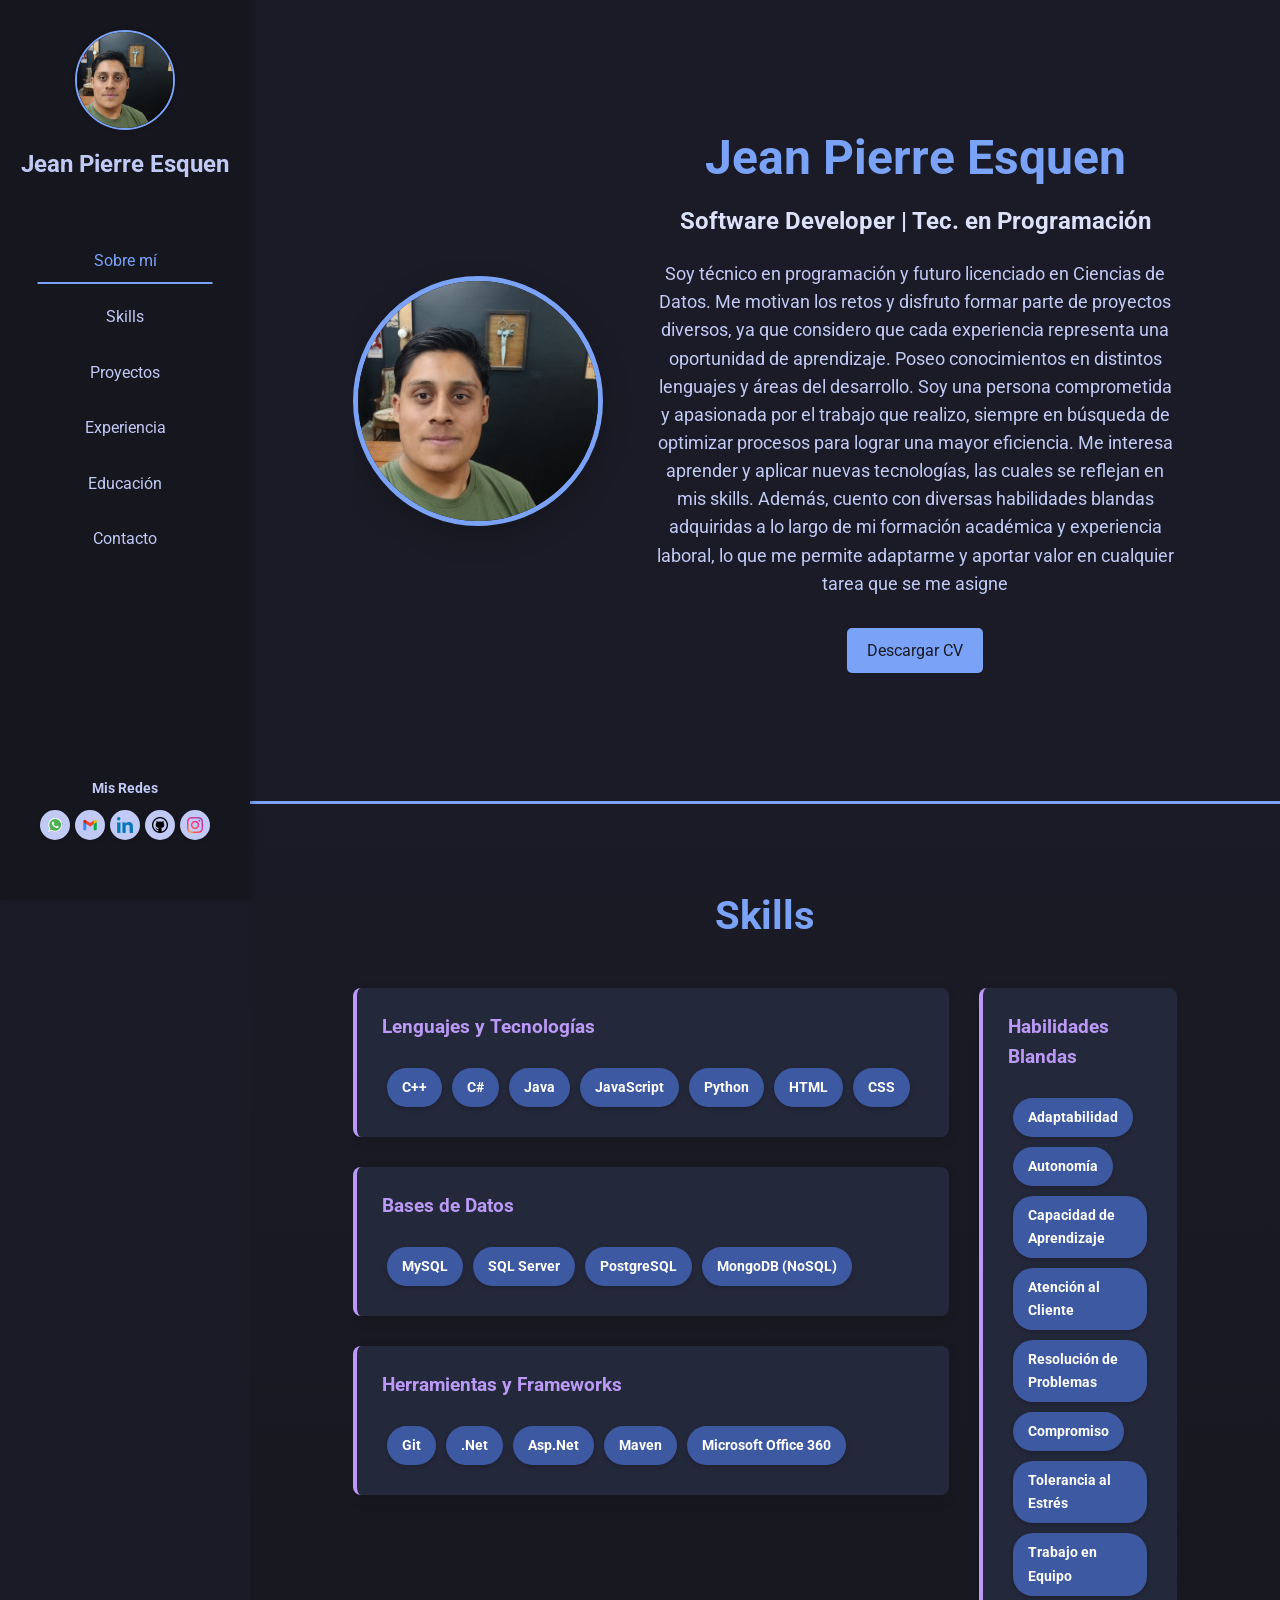
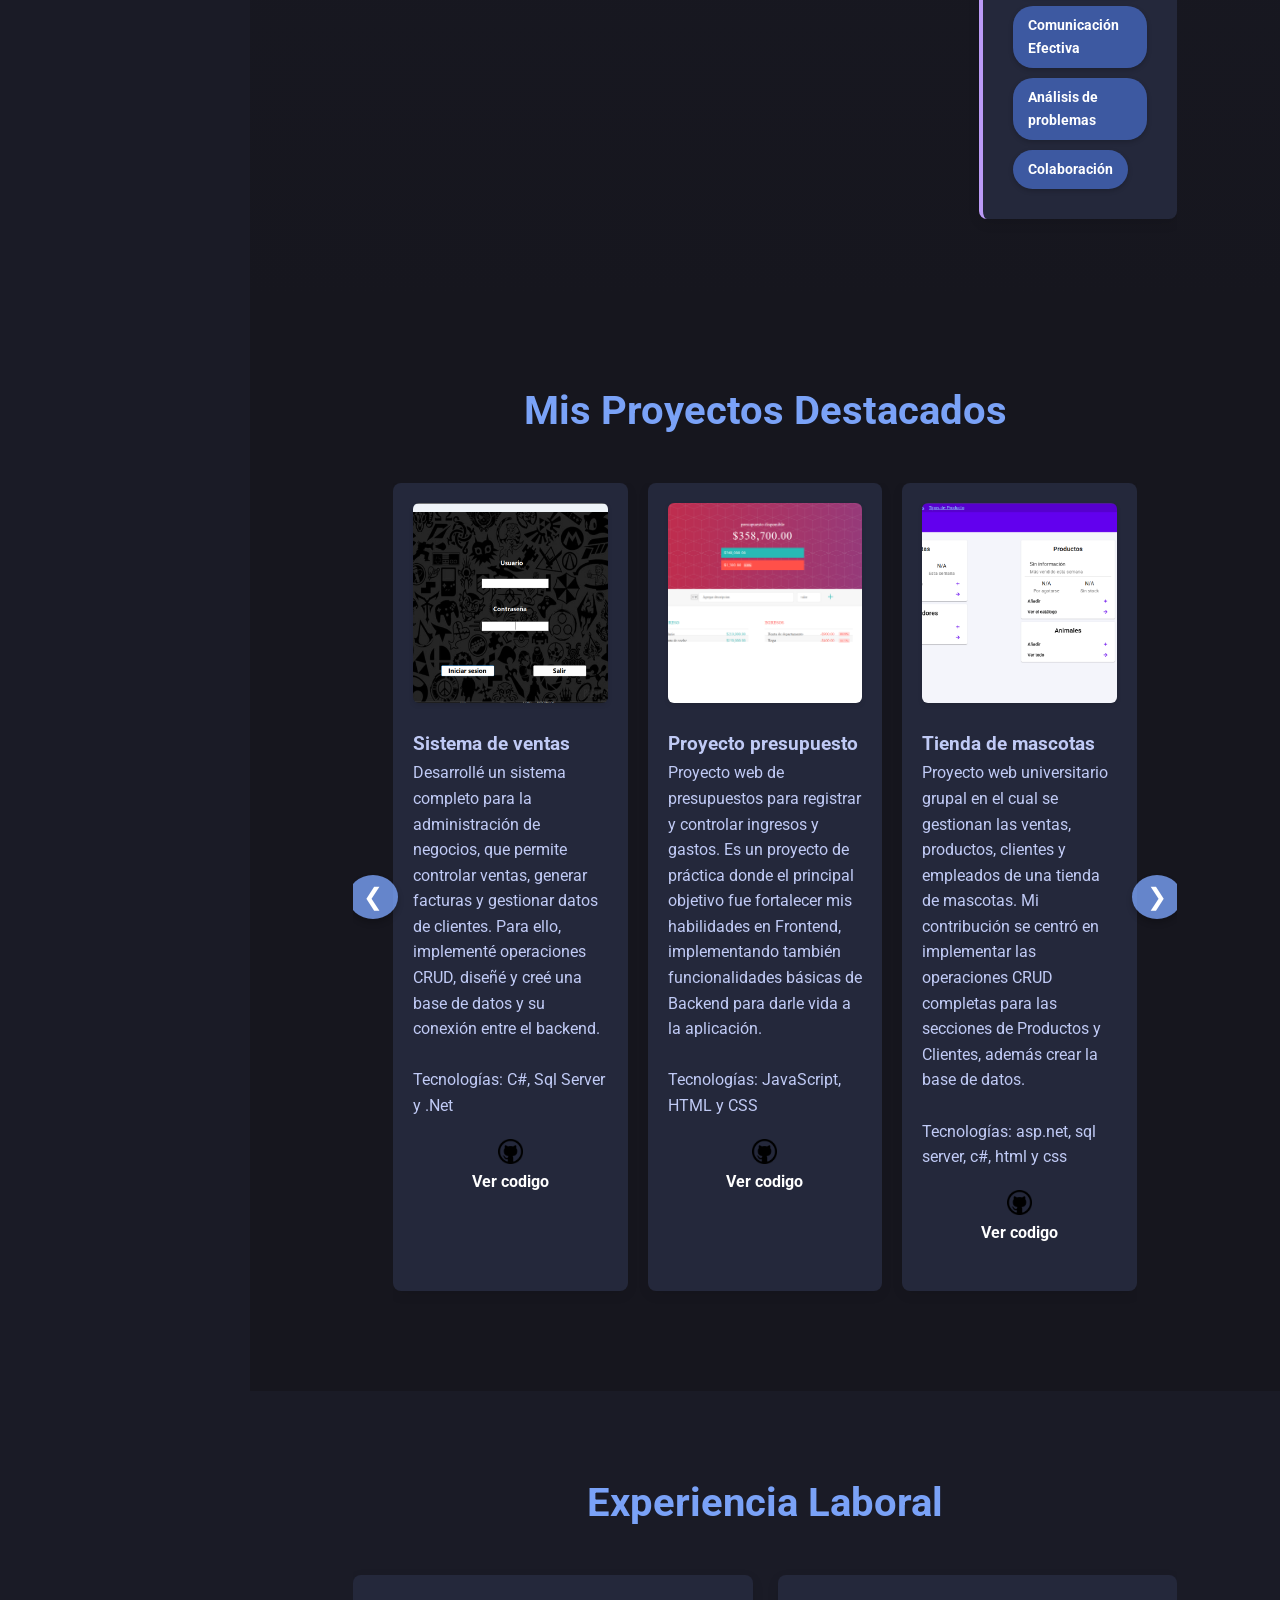
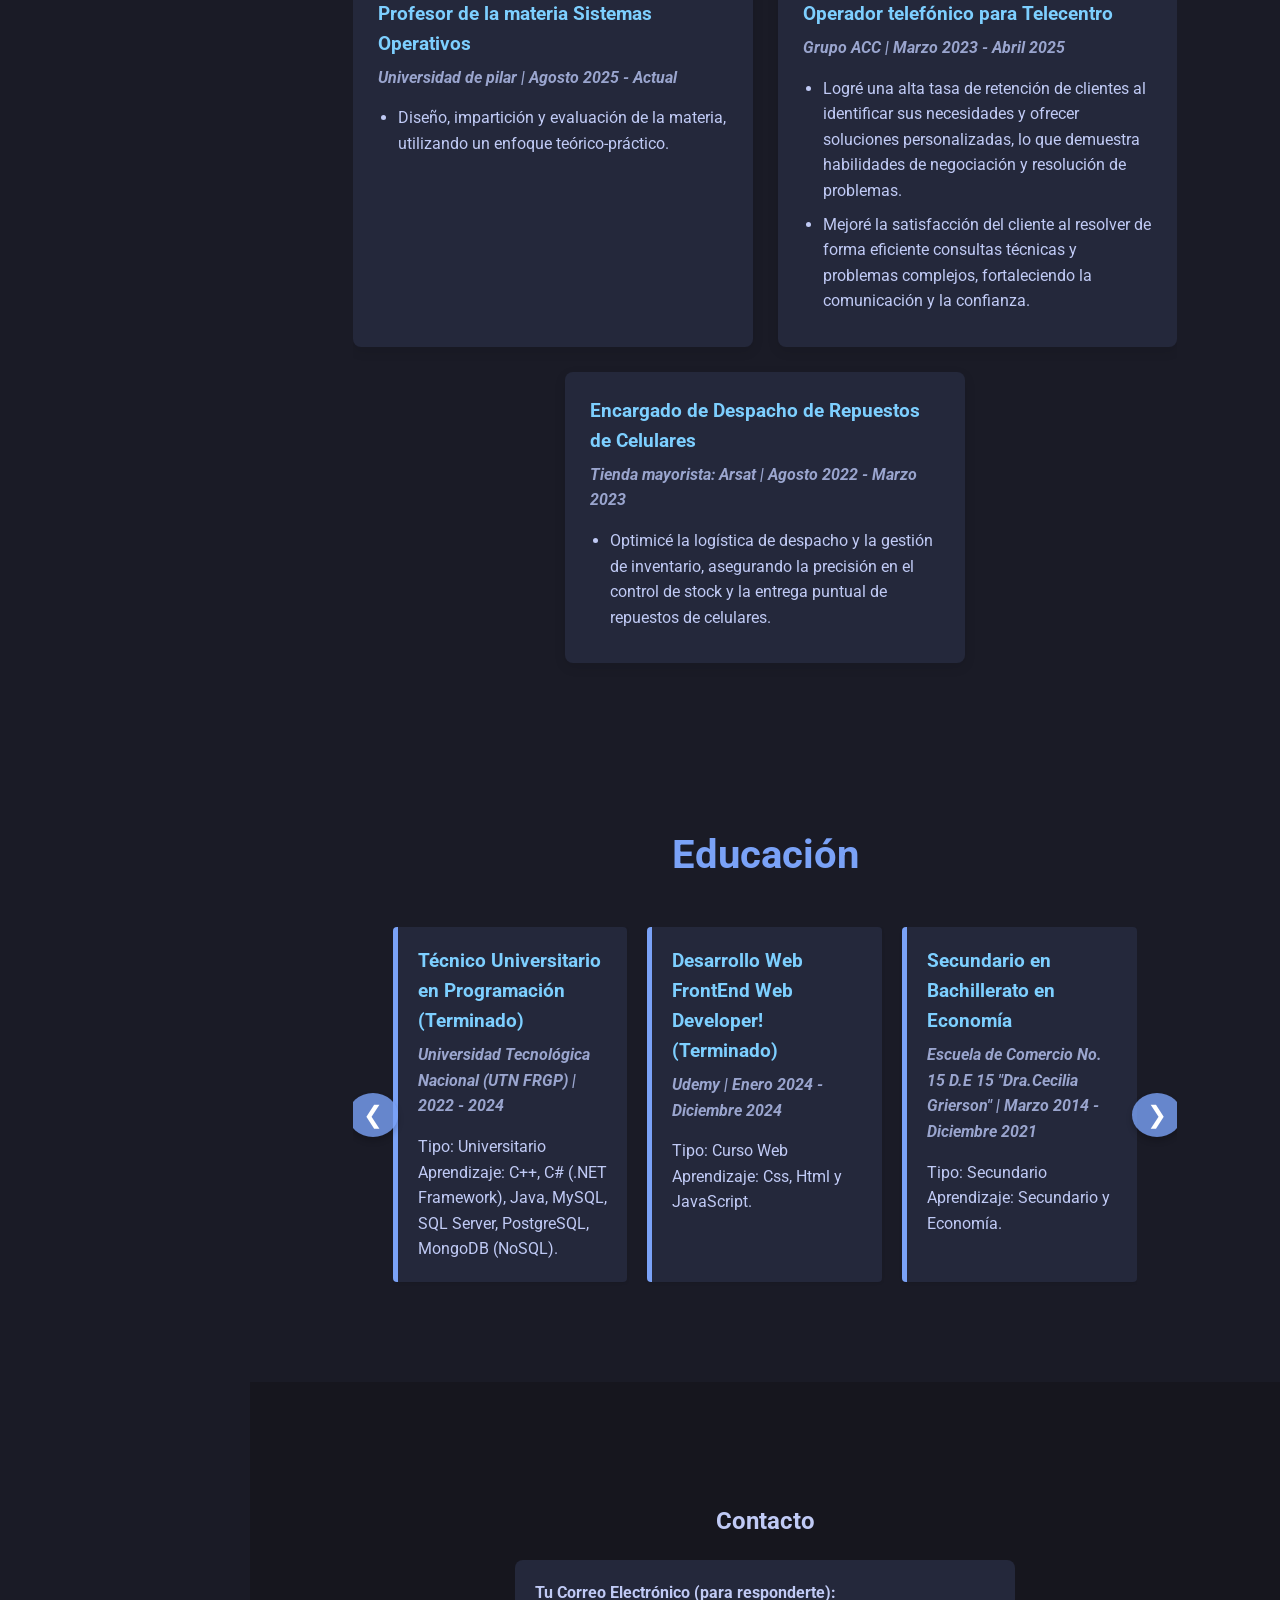
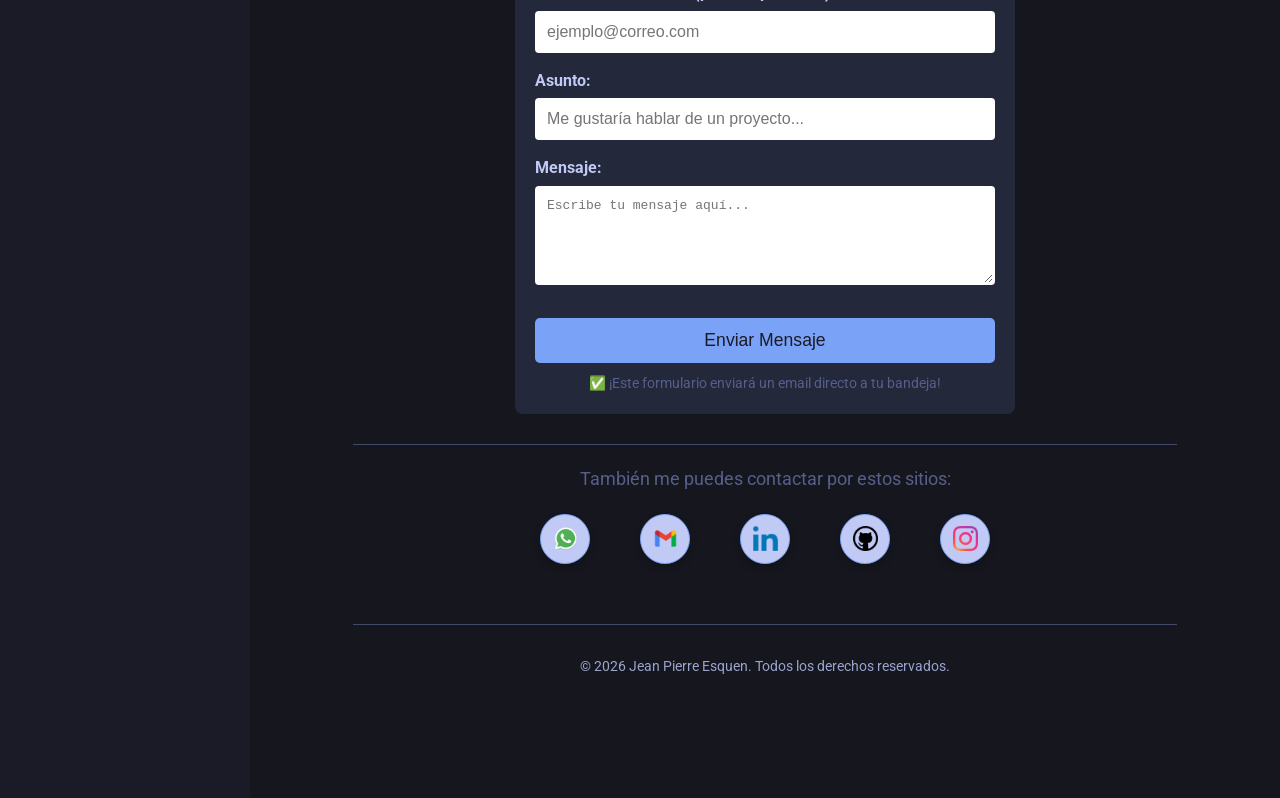
==== commit c97f6467: "Mensaje" ====
--- a/index.html
+++ b/index.html
@@ -46,6 +46,7 @@
                 <li><a href="#contacto" aria-label="Ir a sección contacto">Contacto</a></li>
             </ul>
 
+            <p class="sidebar-contact-label">Mis Redes</p>
             <div class="contact-links">
                 <a href="https://wa.me/+5491126999741" target="_blank" aria-label="WhatsApp">
                     <img src="redes/wss.png" alt="Icono de WhatsApp" class="contact-icon-img">
--- a/styles.css
+++ b/styles.css
@@ -135,25 +135,39 @@
     color: #7aa2f7;
 }
 
+/* Etiqueta sobre los iconos del sidebar */
+.sidebar-contact-label {
+    margin-top: auto;
+    margin-bottom: 10px;
+    font-size: 0.9rem;
+    color: #c0caf5;
+    font-weight: bold;
+}
+
 /* --- ICONOS ADAPTADOS AL NAVBAR (SIDEBAR) --- */
 .main-header .contact-links {
-    margin-top: auto; /* Empuja los iconos al final del sidebar */
+    margin-top: 0;
     margin-bottom: 30px;
-    gap: 10px;
+    gap: 5px;
     padding: 0 10px;
+    display: flex;
+    flex-direction: row;
+    flex-wrap: nowrap;
+    justify-content: center;
 }
 
 .main-header .contact-links a {
-    width: 35px;
-    height: 35px;
-    background: #bcdaf8;
-    border: 1px solid #7aa2f7;
-    box-shadow: none;
+    width: 30px;
+    height: 30px;
+    background: #c0caf5;
+    border: none;
+    box-shadow: 0 2px 4px rgba(0, 0, 0, 0.1);
+    margin: 0;
 }
 
 .main-header .contact-links a img {
-    width: 18px;
-    height: 18px;
+    width: 16px;
+    height: 16px;
 }
 
 /* Menú hamburguesa */
@@ -670,6 +684,10 @@
     .navbar .contact-links {
         display: none; /* Ocultar iconos del header en móvil */
     }
+
+    .sidebar-contact-label {
+        display: none;
+    }
     
     .skills-group {
         width: 100%;
@@ -1012,9 +1030,8 @@
 
 /* EFECTO HOVER (Cambio de color y escala) */
 .contact-links a:hover {
-    background: #e74c3c; 
-    transform: scale(1.1); 
-    transform: translateY(-10px);
+    background: #e74c3c;
+    transform: translateY(-10px) scale(1.1);
 }
 
 .contact-links a[aria-label="WhatsApp"]:hover {
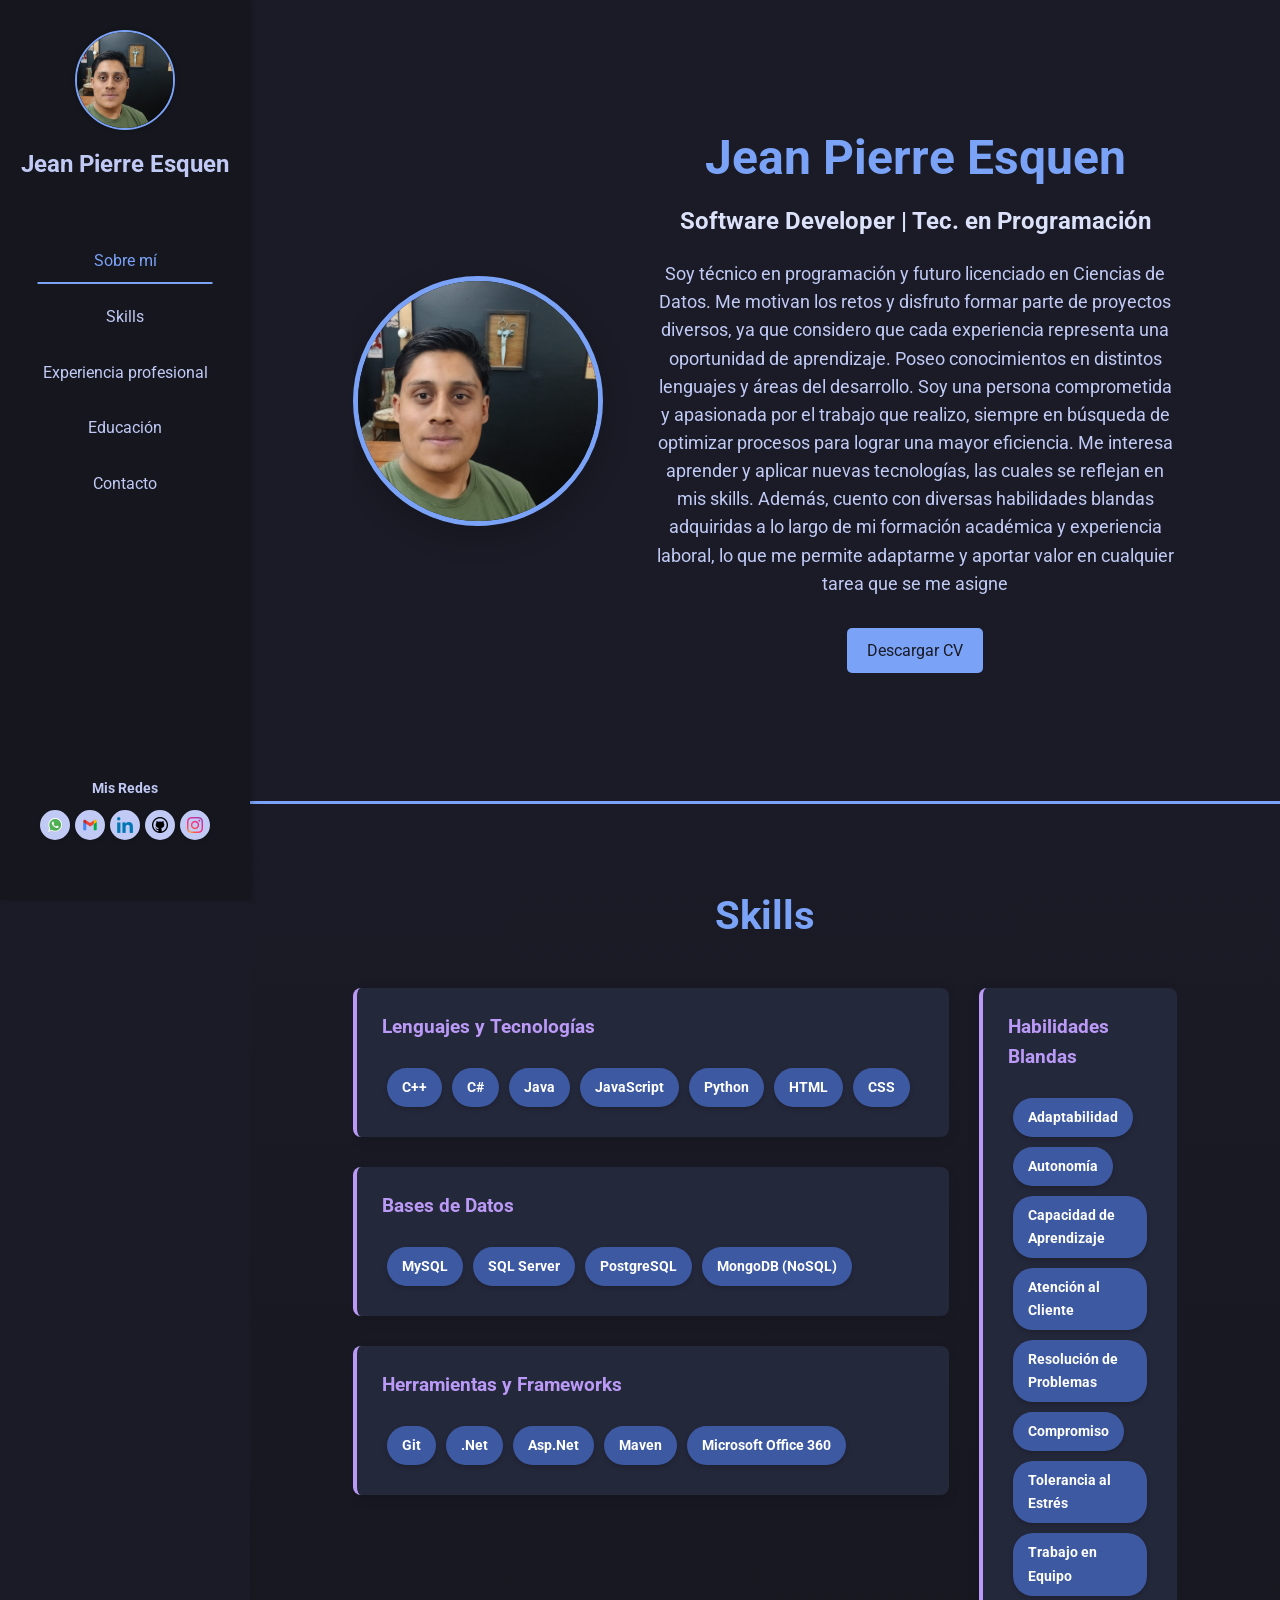
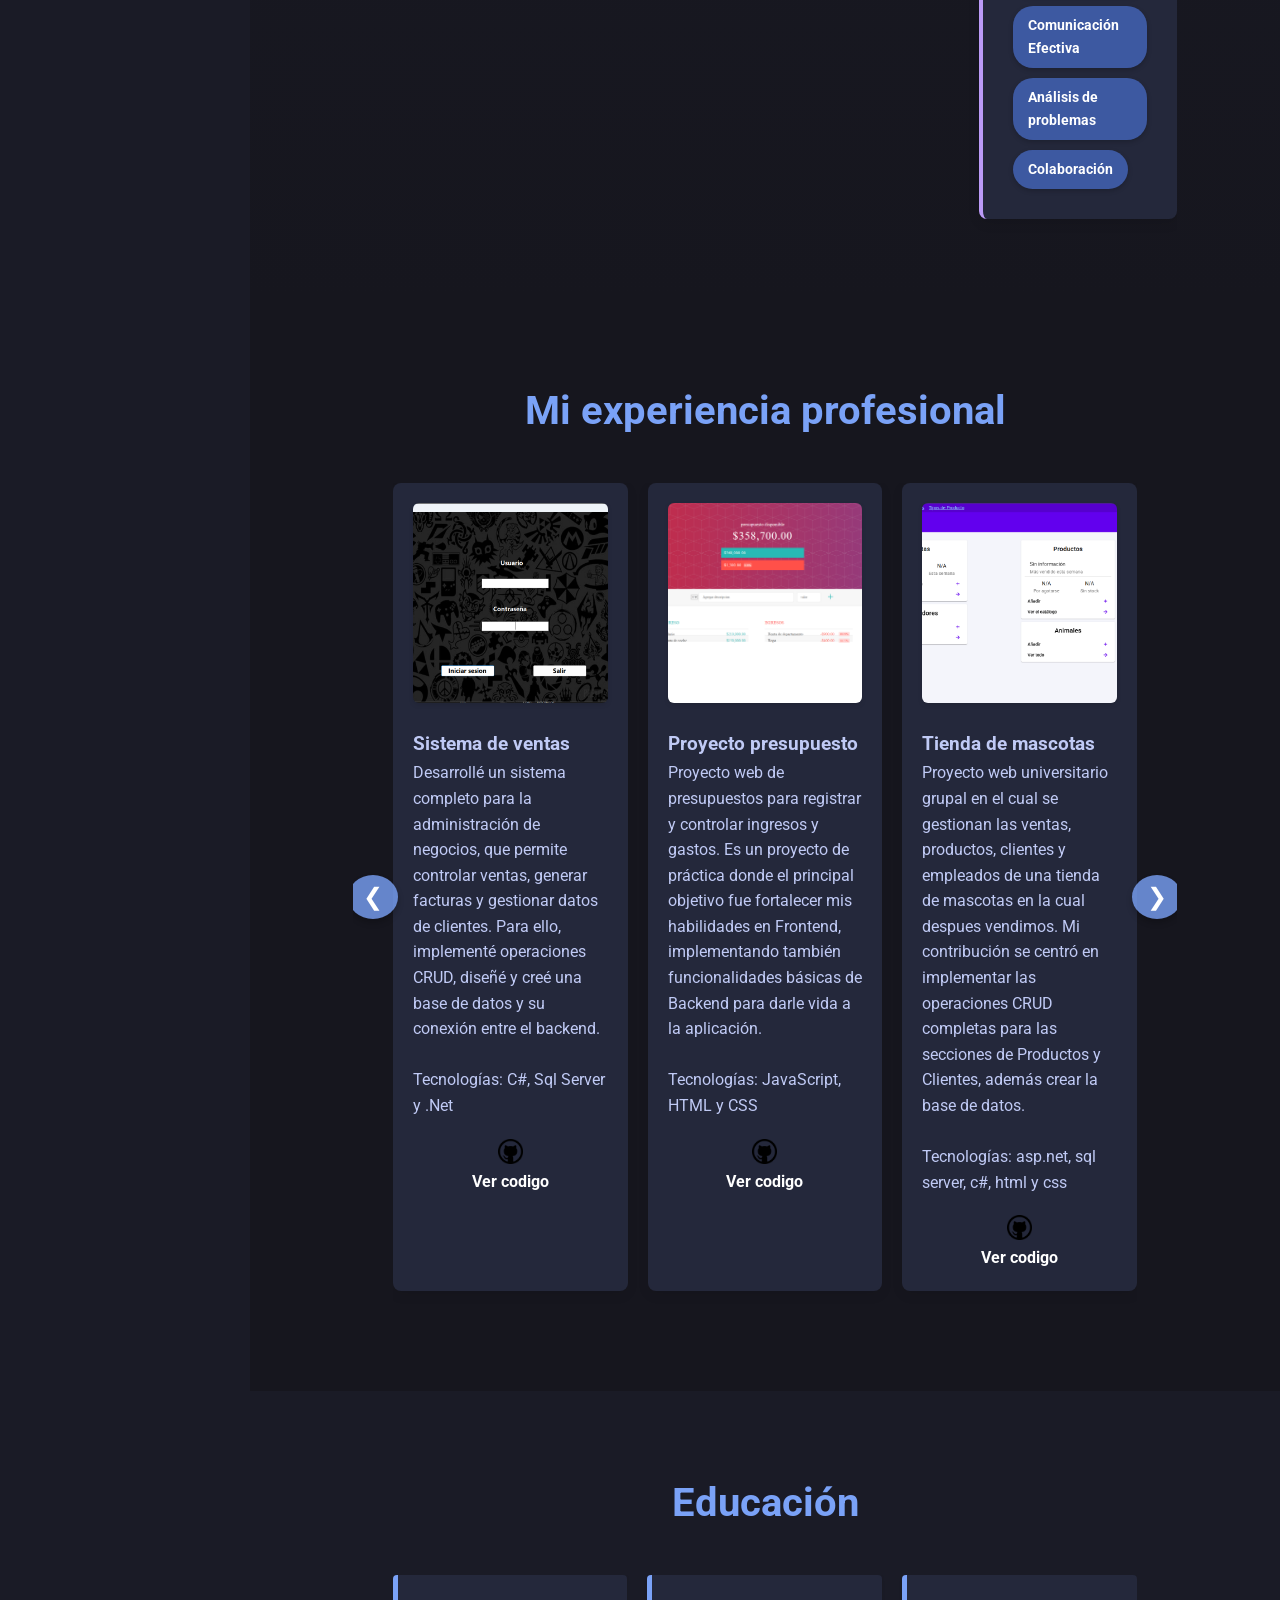
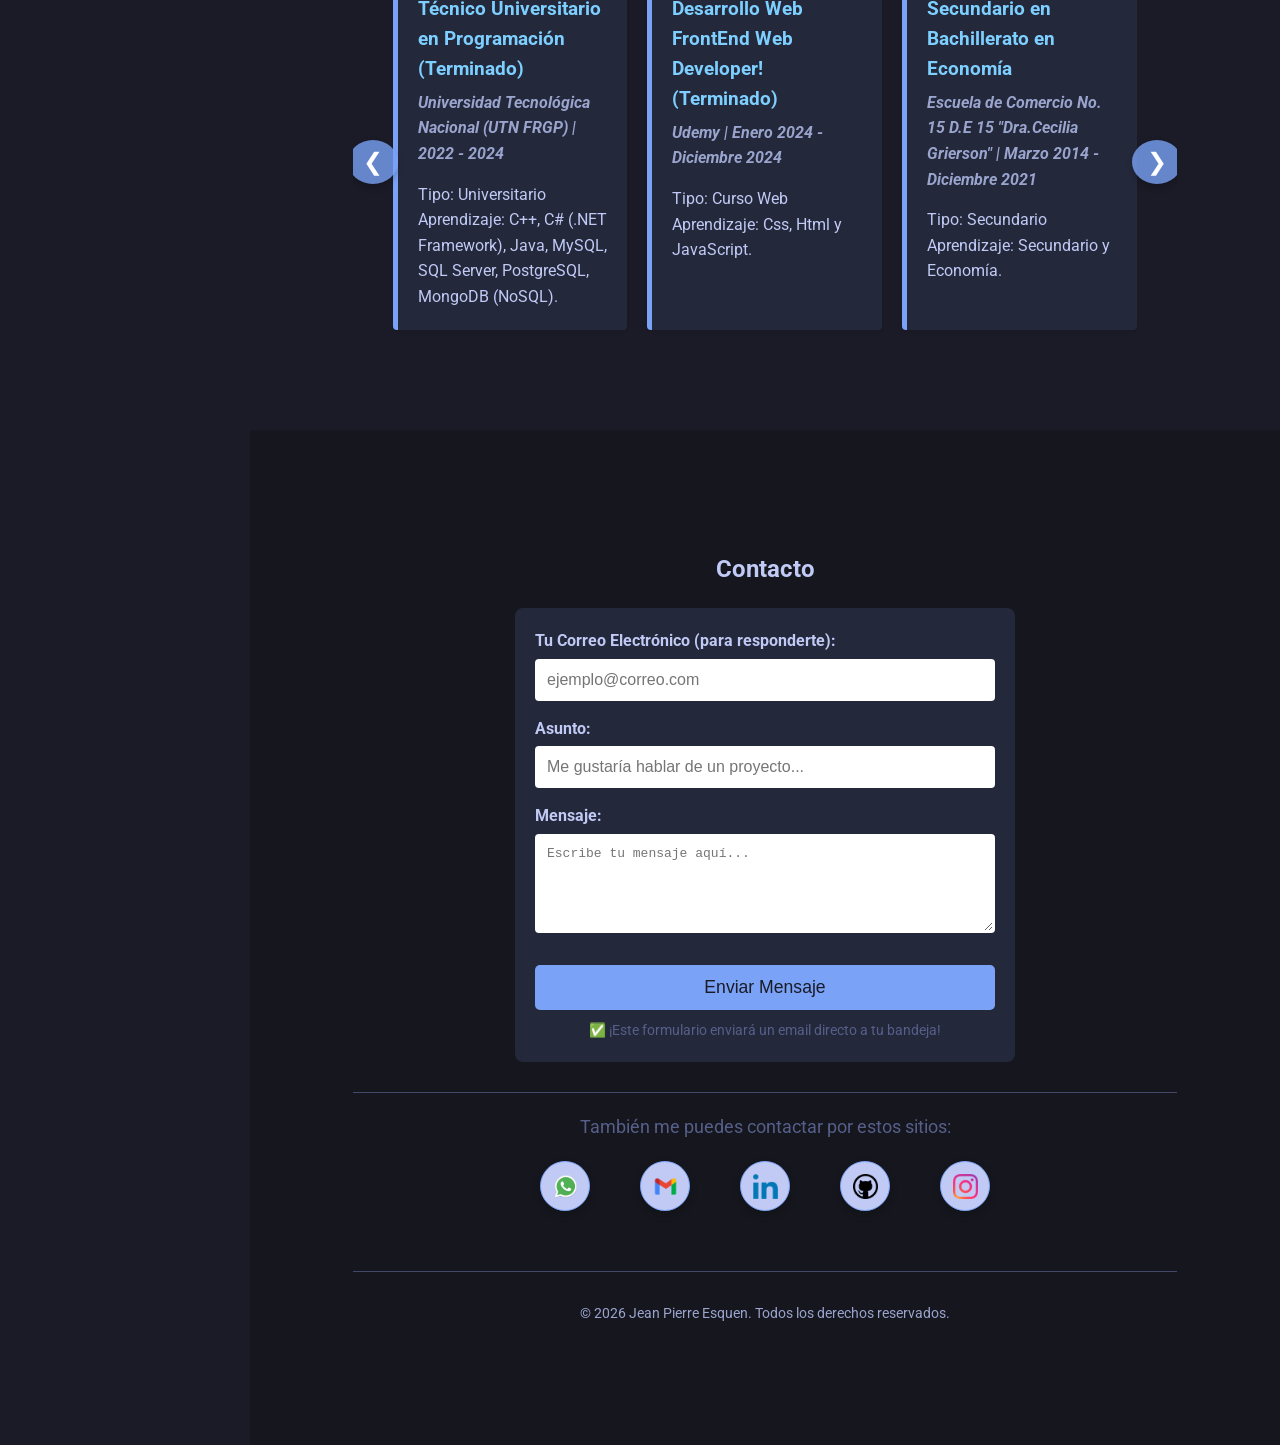
==== commit 7f819b32: "Mensaje" ====
--- a/index.html
+++ b/index.html
@@ -40,8 +40,8 @@
             <ul class="nav-menu">
                 <li><a href="#sobre-mi" aria-label="Ir a sección sobre mí">Sobre mí</a></li>
                 <li><a href="#skills" aria-label="Ir a sección skills">Skills</a></li>
-                <li><a href="#proyectos" aria-label="Ir a sección proyectos">Proyectos</a></li> 
-                <li><a href="#experiencia" aria-label="Ir a sección experiencia">Experiencia</a></li>
+                <li><a href="#Experiencia_profesional" aria-label="Ir a sección Experiencia profesional">Experiencia profesional</a></li> 
+                <!--<li><a href="#experiencia" aria-label="Ir a sección experiencia">Experiencia</a></li>-->
                 <li><a href="#educacion" aria-label="Ir a sección educación">Educación</a></li>
                 <li><a href="#contacto" aria-label="Ir a sección contacto">Contacto</a></li>
             </ul>
@@ -161,9 +161,9 @@
             </div>
         </div>
     </section>
-    <section id="proyectos" class="projects-section">
-        <div class="container">
-            <h2>Mis Proyectos Destacados</h2>
+    <section id="Experiencia_profesional" class="projects-section">
+        <div class="container">
+            <h2>Mi experiencia profesional</h2>
     
             <div class="carousel-wrapper">
                 
@@ -215,7 +215,7 @@
                         <img src="proyectos/Tienda_de_mascotas.png" alt="Imagen del Proyecto 3" class="project-image">
                         <h3>Tienda de mascotas</h3>
                         <p class="project-desc">
-                            Proyecto web universitario grupal en el cual se gestionan las ventas, productos, clientes y empleados de una tienda de mascotas. 
+                            Proyecto web universitario grupal en el cual se gestionan las ventas, productos, clientes y empleados de una tienda de mascotas en la cual despues vendimos. 
                             Mi contribución se centró en implementar las operaciones CRUD completas para las secciones de Productos y Clientes, además crear la base de datos. 
                         </p>
                         <br>
@@ -235,12 +235,12 @@
                         <img src="proyectos/Banco.png" alt="Imagen del Proyecto 4" class="project-image">
                         <h3>Proyecto banco</h3>
                         <p class="project-desc">
-                            Proyecto web universitario grupal de un sistema de bancos. 
+                            Proyecto web grupal de un sistema de bancos. 
                             Participé en el desarrollo de un proyecto universitario donde colaboré activamente en la creación de la base de datos, 
                             la implementación de los CRUD para la gestión de clientes y el diseño de diversas interfaces de usuario.
                         </p>
                         <br>
-                        <p class="tech-stack">Tecnologías: Mysql , Java y  jsp</p>
+                        <p class="tech-stack">Tecnologías: Mysql , Java , JavaScript, HTML y CSS</p>
                         <div class="project-links">
                            <a href="https://github.com/Jean5011/Proyecto-banco.git" target="_blank" aria-label="GitHub"  style="display: flex; flex-direction: column; align-items: center;" >
                                 <img src="redes/git.ico" alt="Icono de GitHub" class="contact-icon-img" >
@@ -306,7 +306,7 @@
     </section>
     
     <script src="script.js"></script>
-    <section id="experiencia" class="experience-section">
+    <!--<section id="experiencia" class="experience-section">
         <div class="container">
             <h2>Experiencia Laboral</h2>
             <div class="experience-container">
@@ -336,7 +336,7 @@
                 </div>
             </div>
         </div>
-    </section>
+    </section>-->
 
     <section id="educacion" class="education-section">
         <div class="container">
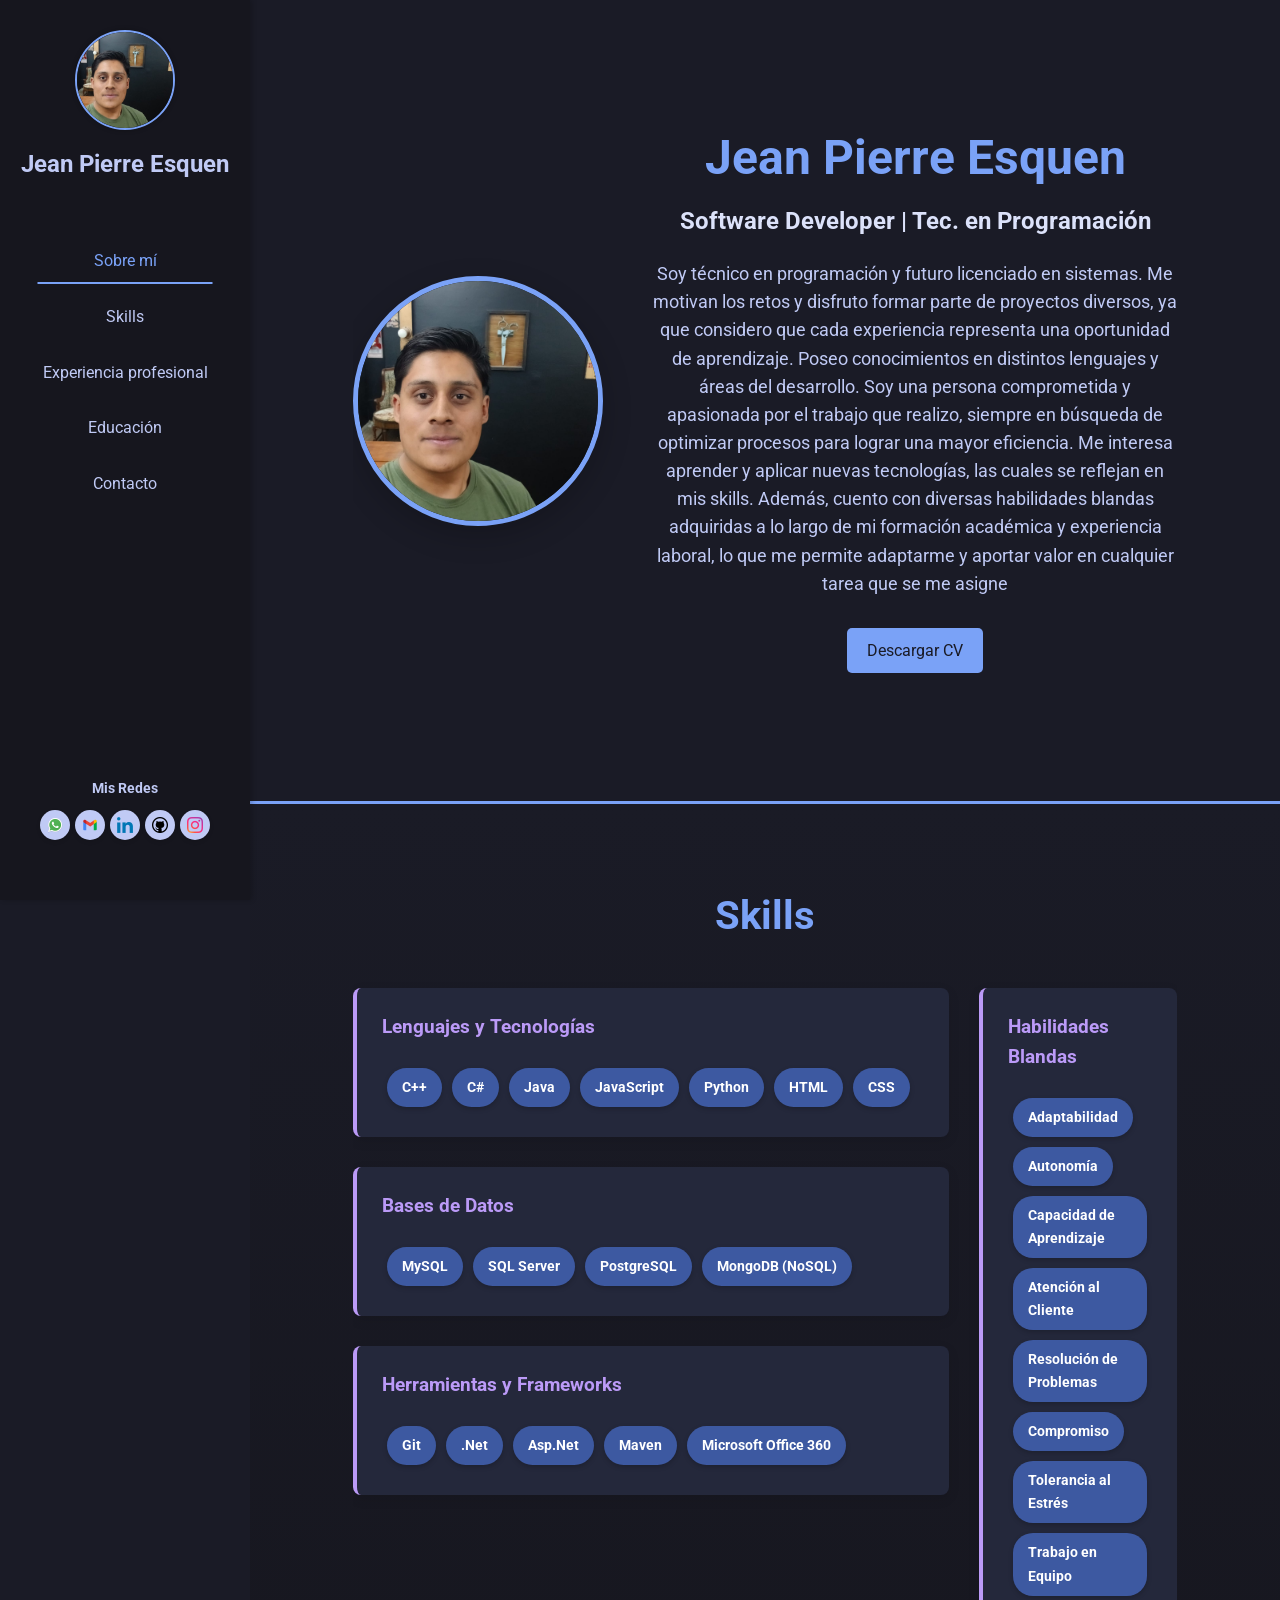
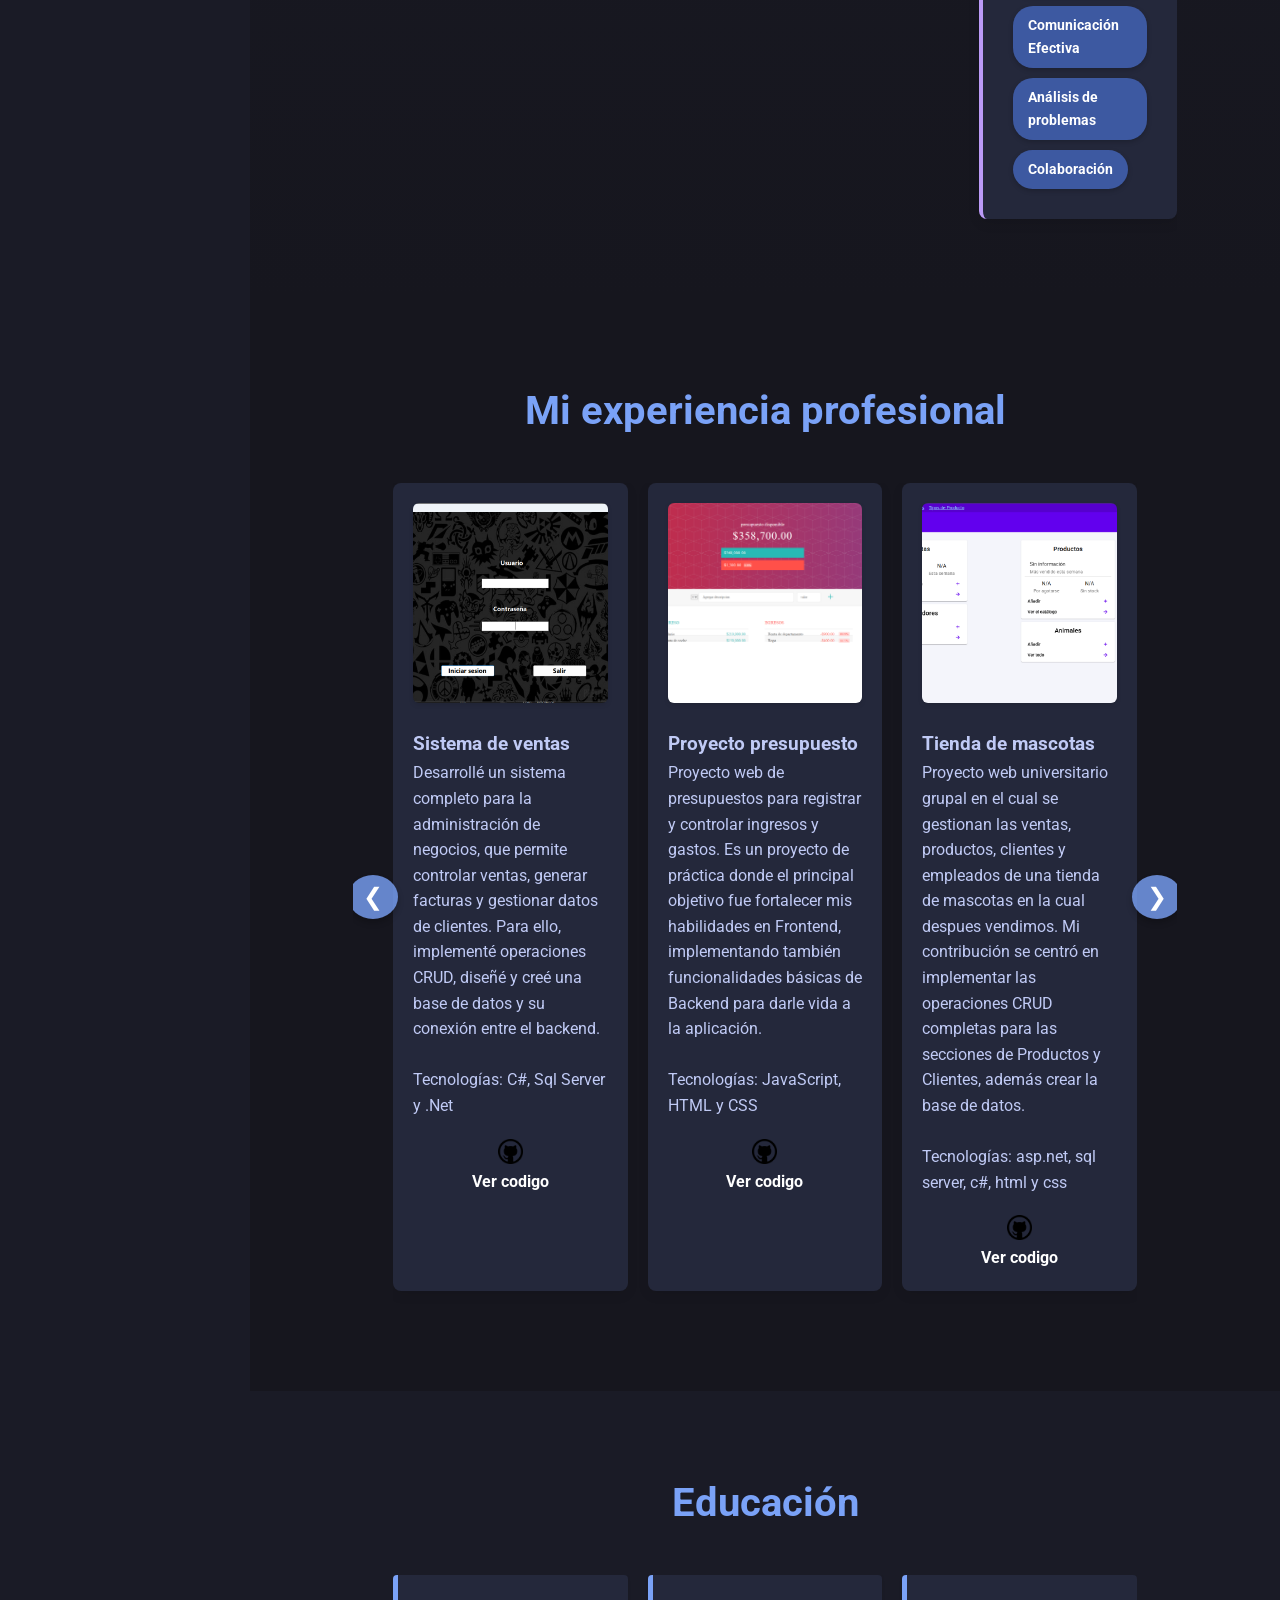
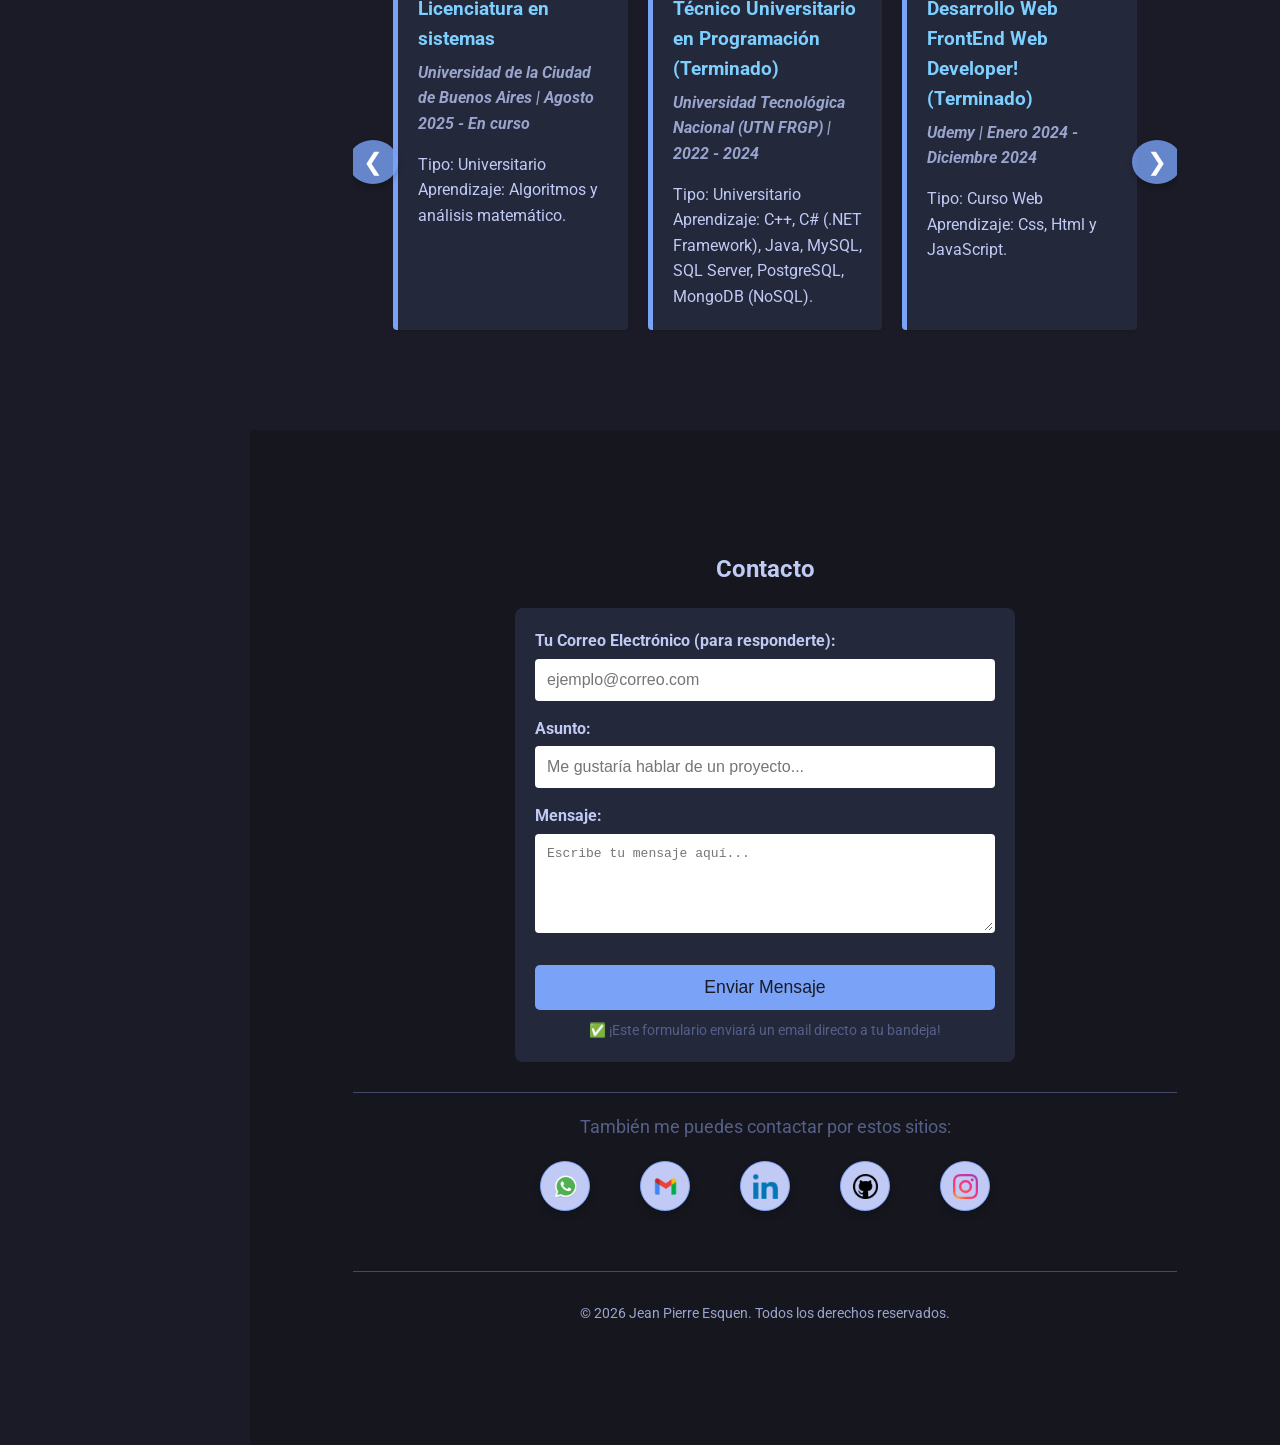
==== commit 137b6f35: "Mensaje" ====
--- a/index.html
+++ b/index.html
@@ -1,310 +1,529 @@
-<!DOCTYPE html>
+<!doctype html>
 <html lang="es">
-<head>
-    <meta charset="UTF-8">
-    <meta name="viewport" content="width=device-width, initial-scale=1.0">
-    <meta name="description" content="Portfolio de Jean Pierre Esquen - Programador Full Stack. Especializado en C#, Java, JavaScript, Python y bases de datos. Explora mis proyectos y experiencia.">
-    <meta name="keywords" content="programador, full stack, desarrollador, C#, Java, JavaScript, Python, portfolio, desarrollador web">
-    <meta name="author" content="Jean Pierre Esquen">
-    
+  <head>
+    <meta charset="UTF-8" />
+    <meta name="viewport" content="width=device-width, initial-scale=1.0" />
+    <meta
+      name="description"
+      content="Portfolio de Jean Pierre Esquen - Programador Full Stack. Especializado en C#, Java, JavaScript, Python y bases de datos. Explora mis proyectos y experiencia."
+    />
+    <meta
+      name="keywords"
+      content="programador, full stack, desarrollador, C#, Java, JavaScript, Python, portfolio, desarrollador web"
+    />
+    <meta name="author" content="Jean Pierre Esquen" />
+
     <!-- Open Graph / Facebook -->
-    <meta property="og:type" content="website">
-    <meta property="og:title" content="Jean Pierre Esquen - Portfolio | Programador Full Stack">
-    <meta property="og:description" content="Portfolio profesional de Jean Pierre Esquen. Programador Full Stack especializado en desarrollo web y aplicaciones.">
-    <meta property="og:image" content="sobre mi/perfil.jpeg">
-    
+    <meta property="og:type" content="website" />
+    <meta
+      property="og:title"
+      content="Jean Pierre Esquen - Portfolio | Programador Full Stack"
+    />
+    <meta
+      property="og:description"
+      content="Portfolio profesional de Jean Pierre Esquen. Programador Full Stack especializado en desarrollo web y aplicaciones."
+    />
+    <meta property="og:image" content="sobre mi/perfil.jpeg" />
+
     <!-- Twitter -->
-    <meta name="twitter:card" content="summary_large_image">
-    <meta name="twitter:title" content="Jean Pierre Esquen - Portfolio">
-    <meta name="twitter:description" content="Programador Full Stack especializado en desarrollo web y aplicaciones.">
-    
-    <link rel="icon" type="image/x-icon" href="proyectos/profo.png">
+    <meta name="twitter:card" content="summary_large_image" />
+    <meta name="twitter:title" content="Jean Pierre Esquen - Portfolio" />
+    <meta
+      name="twitter:description"
+      content="Programador Full Stack especializado en desarrollo web y aplicaciones."
+    />
+
+    <link rel="icon" type="image/x-icon" href="proyectos/profo.png" />
     <title>Jean Pierre Esquen - Portfolio | Programador Full Stack</title>
-    <link rel="stylesheet" href="styles.css">
-    <link href="https://fonts.googleapis.com/css2?family=Roboto:wght@400;700&display=swap" rel="stylesheet">
-    <link rel="stylesheet" href="https://cdnjs.cloudflare.com/ajax/libs/font-awesome/6.5.2/css/all.min.css" integrity="sha512-SnH5WK+bZxgPHs44uWIX+LLMDJqgL/C5R882R2gM2F9R4sI60Qc9uQ2qG+G2j7F9+77w2y0H7R+60z8/E8+5w==" crossorigin="anonymous" referrerpolicy="no-referrer" />
-</head>
-<body>
-
+    <link rel="stylesheet" href="styles.css" />
+    <link
+      href="https://fonts.googleapis.com/css2?family=Roboto:wght@400;700&display=swap"
+      rel="stylesheet"
+    />
+    <link
+      rel="stylesheet"
+      href="https://cdnjs.cloudflare.com/ajax/libs/font-awesome/6.5.2/css/all.min.css"
+      integrity="sha512-SnH5WK+bZxgPHs44uWIX+LLMDJqgL/C5R882R2gM2F9R4sI60Qc9uQ2qG+G2j7F9+77w2y0H7R+60z8/E8+5w=="
+      crossorigin="anonymous"
+      referrerpolicy="no-referrer"
+    />
+  </head>
+  <body>
     <header class="main-header">
-        <nav class="navbar" role="navigation" aria-label="Navegación principal">
-            <div class="logo-container">
-                <img src="sobre mi/perfil.jpeg" alt="Foto de perfil de Jean Pierre Esquen" class="profile-avatar">
-                <h1 class="logo">Jean Pierre Esquen</h1>
-            </div>
-            <button class="menu-toggle" aria-label="Abrir menú de navegación" aria-expanded="false">
-                <span></span>
-                <span></span>
-                <span></span>
-            </button>
-            <ul class="nav-menu">
-                <li><a href="#sobre-mi" aria-label="Ir a sección sobre mí">Sobre mí</a></li>
-                <li><a href="#skills" aria-label="Ir a sección skills">Skills</a></li>
-                <li><a href="#Experiencia_profesional" aria-label="Ir a sección Experiencia profesional">Experiencia profesional</a></li> 
-                <!--<li><a href="#experiencia" aria-label="Ir a sección experiencia">Experiencia</a></li>-->
-                <li><a href="#educacion" aria-label="Ir a sección educación">Educación</a></li>
-                <li><a href="#contacto" aria-label="Ir a sección contacto">Contacto</a></li>
-            </ul>
-
-            <p class="sidebar-contact-label">Mis Redes</p>
-            <div class="contact-links">
-                <a href="https://wa.me/+5491126999741" target="_blank" aria-label="WhatsApp">
-                    <img src="redes/wss.png" alt="Icono de WhatsApp" class="contact-icon-img">
-                </a>
-                
-                <a href="https://mail.google.com/mail/?view=cm&fs=1&to=jeanpierreesquen@gmail.com&su=Asunto&body=Mensaje" target="_blank" aria-label="Gmail">
-                    <img src="redes/gmail.png" alt="Icono de Gmail" class="contact-icon-img">
-                </a>
-                
-                <a href="https://www.linkedin.com/in/jeanesquen" target="_blank" aria-label="LinkedIn">
-                    <img src="redes/linkk.png" alt="Icono de LinkedIn" class="contact-icon-img">
-                </a>
-                
-                <a href="https://github.com/Jean5011" target="_blank" aria-label="GitHub">
-                    <img src="redes/git.ico" alt="Icono de GitHub" class="contact-icon-img">
-                </a>
-                
-                <a href="https://www.instagram.com/jp_esquen/" target="_blank" aria-label="Instagram">
-                    <img src="redes/inst.png" alt="Icono de Instagram" class="contact-icon-img">
-                </a>
-            </div>
-        </nav>
+      <nav class="navbar" role="navigation" aria-label="Navegación principal">
+        <div class="logo-container">
+          <img
+            src="sobre mi/perfil.jpeg"
+            alt="Foto de perfil de Jean Pierre Esquen"
+            class="profile-avatar"
+          />
+          <h1 class="logo">Jean Pierre Esquen</h1>
+        </div>
+        <button
+          class="menu-toggle"
+          aria-label="Abrir menú de navegación"
+          aria-expanded="false"
+        >
+          <span></span>
+          <span></span>
+          <span></span>
+        </button>
+        <ul class="nav-menu">
+          <li>
+            <a href="#sobre-mi" aria-label="Ir a sección sobre mí">Sobre mí</a>
+          </li>
+          <li><a href="#skills" aria-label="Ir a sección skills">Skills</a></li>
+          <li>
+            <a
+              href="#Experiencia_profesional"
+              aria-label="Ir a sección Experiencia profesional"
+              >Experiencia profesional</a
+            >
+          </li>
+          <!--<li><a href="#experiencia" aria-label="Ir a sección experiencia">Experiencia</a></li>-->
+          <li>
+            <a href="#educacion" aria-label="Ir a sección educación"
+              >Educación</a
+            >
+          </li>
+          <li>
+            <a href="#contacto" aria-label="Ir a sección contacto">Contacto</a>
+          </li>
+        </ul>
+
+        <p class="sidebar-contact-label">Mis Redes</p>
+        <div class="contact-links">
+          <a
+            href="https://wa.me/+5491126999741"
+            target="_blank"
+            aria-label="WhatsApp"
+          >
+            <img
+              src="redes/wss.png"
+              alt="Icono de WhatsApp"
+              class="contact-icon-img"
+            />
+          </a>
+
+          <a
+            href="https://mail.google.com/mail/?view=cm&fs=1&to=jeanpierreesquen@gmail.com&su=Asunto&body=Mensaje"
+            target="_blank"
+            aria-label="Gmail"
+          >
+            <img
+              src="redes/gmail.png"
+              alt="Icono de Gmail"
+              class="contact-icon-img"
+            />
+          </a>
+
+          <a
+            href="https://www.linkedin.com/in/jeanesquen"
+            target="_blank"
+            aria-label="LinkedIn"
+          >
+            <img
+              src="redes/linkk.png"
+              alt="Icono de LinkedIn"
+              class="contact-icon-img"
+            />
+          </a>
+
+          <a
+            href="https://github.com/Jean5011"
+            target="_blank"
+            aria-label="GitHub"
+          >
+            <img
+              src="redes/git.ico"
+              alt="Icono de GitHub"
+              class="contact-icon-img"
+            />
+          </a>
+
+          <a
+            href="https://www.instagram.com/jp_esquen/"
+            target="_blank"
+            aria-label="Instagram"
+          >
+            <img
+              src="redes/inst.png"
+              alt="Icono de Instagram"
+              class="contact-icon-img"
+            />
+          </a>
+        </div>
+      </nav>
     </header>
-    
+
     <!-- Botón para volver arriba 
     <button class="scroll-to-top" aria-label="Volver arriba" title="Volver arriba">
         <i class="fas fa-arrow-up"></i>
     </button>-->
 
     <section id="sobre-mi" class="hero-section">
-        <div class="container">
-            <div class="hero-image-column">
-                <img src="sobre mi/perfil.jpeg" alt="Jean Pierre Esquen - Desarrollador" class="profile-hero-image">
-            </div>
-            <div class="profile-info">
-                <h2>Jean Pierre Esquen</h2>
-                <h3>Software Developer | Tec. en Programación</h3>
-                <p>
-                    Soy técnico en programación y futuro licenciado en Ciencias de Datos. Me motivan los retos y disfruto formar parte de proyectos diversos, ya que considero que cada experiencia representa una oportunidad de aprendizaje. 
-                    Poseo conocimientos en distintos lenguajes y áreas del desarrollo.
-
-                    Soy una persona comprometida y apasionada por el trabajo que realizo, siempre en búsqueda de optimizar procesos para lograr una mayor eficiencia. Me interesa aprender y aplicar nuevas tecnologías, las cuales se reflejan en mis skills. 
-                    Además, cuento con diversas habilidades blandas adquiridas a lo largo de mi formación académica y experiencia laboral, lo que me permite adaptarme y aportar valor en cualquier tarea que se me asigne
-                </p>
-                <a href="sobre mi/CV_Jean_Esquen.pdf" download class="btn-primary">Descargar CV</a>
-            </div>
-        </div>
+      <div class="container">
+        <div class="hero-image-column">
+          <img
+            src="sobre mi/perfil.jpeg"
+            alt="Jean Pierre Esquen - Desarrollador"
+            class="profile-hero-image"
+          />
+        </div>
+        <div class="profile-info">
+          <h2>Jean Pierre Esquen</h2>
+          <h3>Software Developer | Tec. en Programación</h3>
+          <p>
+            Soy técnico en programación y futuro licenciado en sistemas. Me
+            motivan los retos y disfruto formar parte de proyectos diversos, ya
+            que considero que cada experiencia representa una oportunidad de
+            aprendizaje. Poseo conocimientos en distintos lenguajes y áreas del
+            desarrollo. Soy una persona comprometida y apasionada por el trabajo
+            que realizo, siempre en búsqueda de optimizar procesos para lograr
+            una mayor eficiencia. Me interesa aprender y aplicar nuevas
+            tecnologías, las cuales se reflejan en mis skills. Además, cuento
+            con diversas habilidades blandas adquiridas a lo largo de mi
+            formación académica y experiencia laboral, lo que me permite
+            adaptarme y aportar valor en cualquier tarea que se me asigne
+          </p>
+          <a href="sobre mi/CV_Jean_Esquen.pdf" download class="btn-primary"
+            >Descargar CV</a
+          >
+        </div>
+      </div>
     </section>
 
     <section id="skills" class="skills-section">
-        <div class="container">
-            <h2>Skills</h2>
-            
-            <div class="skills-container-wrapper">
-                
-                <div class="technical-skills-column">
-                    
-                    <div class="skills-group">
-                        <h3>Lenguajes y Tecnologías</h3>
-                        <ul class="tech-skills">
-                            <li>C++</li>
-                            <li>C#</li>
-                            <li>Java</li>
-                            <li>JavaScript</li>
-                            <li>Python</li>
-                            <li>HTML</li>
-                            <li>CSS</li>
-                        </ul>
-                    </div>
-                    
-                    <div class="skills-group">
-                        <h3>Bases de Datos</h3>
-                        <ul class="tech-skills">
-                            <li>MySQL</li>
-                            <li>SQL Server</li>
-                            <li>PostgreSQL</li>
-                            <li>MongoDB (NoSQL)</li>
-                        </ul>
-                    </div>
-    
-                     <div class="skills-group">
-                        <h3>Herramientas y Frameworks</h3>
-                        <ul class="tech-skills">
-                            <li>Git</li>
-                            <li>.Net</li>
-                            <li>Asp.Net</li>
-                            <li>Maven</li>
-                            <li>Microsoft Office 360</li>
-                        </ul>
-                    </div>
-                </div>
-                
-                <div class="soft-skills-column">
-                    <div class="skills-group soft-skills">
-                        <h3>Habilidades Blandas</h3>
-                        <ul>
-                            <li>Adaptabilidad</li>
-                            <li>Autonomía</li>
-                            <li>Capacidad de Aprendizaje</li>
-                            <li>Atención al Cliente</li>
-                            <li>Resolución de Problemas</li>
-                            <li>Compromiso</li>
-                            <li>Tolerancia al Estrés</li>
-                            <li>Trabajo en Equipo</li>
-                            <li>Comunicación Efectiva</li>
-                            <li>Análisis de problemas</li>
-                            <li>Colaboración</li>
-                        </ul>
-                    </div>
-                </div>
-    
-            </div>
-        </div>
+      <div class="container">
+        <h2>Skills</h2>
+
+        <div class="skills-container-wrapper">
+          <div class="technical-skills-column">
+            <div class="skills-group">
+              <h3>Lenguajes y Tecnologías</h3>
+              <ul class="tech-skills">
+                <li>C++</li>
+                <li>C#</li>
+                <li>Java</li>
+                <li>JavaScript</li>
+                <li>Python</li>
+                <li>HTML</li>
+                <li>CSS</li>
+              </ul>
+            </div>
+
+            <div class="skills-group">
+              <h3>Bases de Datos</h3>
+              <ul class="tech-skills">
+                <li>MySQL</li>
+                <li>SQL Server</li>
+                <li>PostgreSQL</li>
+                <li>MongoDB (NoSQL)</li>
+              </ul>
+            </div>
+
+            <div class="skills-group">
+              <h3>Herramientas y Frameworks</h3>
+              <ul class="tech-skills">
+                <li>Git</li>
+                <li>.Net</li>
+                <li>Asp.Net</li>
+                <li>Maven</li>
+                <li>Microsoft Office 360</li>
+              </ul>
+            </div>
+          </div>
+
+          <div class="soft-skills-column">
+            <div class="skills-group soft-skills">
+              <h3>Habilidades Blandas</h3>
+              <ul>
+                <li>Adaptabilidad</li>
+                <li>Autonomía</li>
+                <li>Capacidad de Aprendizaje</li>
+                <li>Atención al Cliente</li>
+                <li>Resolución de Problemas</li>
+                <li>Compromiso</li>
+                <li>Tolerancia al Estrés</li>
+                <li>Trabajo en Equipo</li>
+                <li>Comunicación Efectiva</li>
+                <li>Análisis de problemas</li>
+                <li>Colaboración</li>
+              </ul>
+            </div>
+          </div>
+        </div>
+      </div>
     </section>
     <section id="Experiencia_profesional" class="projects-section">
-        <div class="container">
-            <h2>Mi experiencia profesional</h2>
-    
-            <div class="carousel-wrapper">
-                
-                
-                <div class="projects-carousel"> 
-                    
-                    <div class="project-card">
-                        <img src="proyectos/Sistema_Ventas.png" alt="Imagen del Proyecto 1" class="project-image">
-                        <h3>Sistema de ventas</h3>
-                        <p class="project-desc">
-                            Desarrollé un sistema completo para la administración de negocios, que permite controlar ventas, generar facturas y gestionar datos de clientes.
-                            Para ello, implementé operaciones CRUD, diseñé y creé una base de datos y su conexión entre el backend.
-                        </p>
-                        <br>
-                        <p class="tech-stack">Tecnologías: C#, Sql Server y .Net</p>
-                        <div class="project-links">
-                            <a href="https://github.com/Jean5011/Sistema-Venta.git" target="_blank" aria-label="GitHub"  style="display: flex; flex-direction: column; align-items: center;" >
-                                <img src="redes/git.ico" alt="Icono de GitHub" class="contact-icon-img" >
-                                <p> Ver codigo </p>
-                            </a>
-                            <!--<a href="#" class="ver-mas-link">
+      <div class="container">
+        <h2>Mi experiencia profesional</h2>
+
+        <div class="carousel-wrapper">
+          <div class="projects-carousel">
+            <div class="project-card">
+              <img
+                src="proyectos/Sistema_Ventas.png"
+                alt="Imagen del Proyecto 1"
+                class="project-image"
+              />
+              <h3>Sistema de ventas</h3>
+              <p class="project-desc">
+                Desarrollé un sistema completo para la administración de
+                negocios, que permite controlar ventas, generar facturas y
+                gestionar datos de clientes. Para ello, implementé operaciones
+                CRUD, diseñé y creé una base de datos y su conexión entre el
+                backend.
+              </p>
+              <br />
+              <p class="tech-stack">Tecnologías: C#, Sql Server y .Net</p>
+              <div class="project-links">
+                <a
+                  href="https://github.com/Jean5011/Sistema-Venta.git"
+                  target="_blank"
+                  aria-label="GitHub"
+                  style="
+                    display: flex;
+                    flex-direction: column;
+                    align-items: center;
+                  "
+                >
+                  <img
+                    src="redes/git.ico"
+                    alt="Icono de GitHub"
+                    class="contact-icon-img"
+                  />
+                  <p>Ver codigo</p>
+                </a>
+                <!--<a href="#" class="ver-mas-link">
                                 Ver más
                             </a>-->
-                        </div>
-                    </div>
-    
-                    <div class="project-card">
-                        <img src="proyectos/pROYECT_pROSUPUESTO.png" alt="Imagen del Proyecto 2" class="project-image">
-                        <h3>Proyecto presupuesto</h3>
-                        <p class="project-desc">
-                            Proyecto web de presupuestos para registrar y controlar ingresos y gastos.
-                            Es un proyecto de práctica donde el principal objetivo fue fortalecer mis habilidades en Frontend,
-                            implementando también funcionalidades básicas de Backend para darle vida a la aplicación.
-                        </p>
-                        <br>
-                        <p class="tech-stack">Tecnologías: JavaScript, HTML y CSS</p>
-                        <div class="project-links">
-                            <a href="https://github.com/Jean5011/proyecto-presupuesto.git" target="_blank" aria-label="GitHub"  style="display: flex; flex-direction: column; align-items: center;" >
-                                <img src="redes/git.ico" alt="Icono de GitHub" class="contact-icon-img" >
-                                <p> Ver codigo </p>
-                            </a>
-                            <!--<a href="#" class="ver-mas-link">
+              </div>
+            </div>
+
+            <div class="project-card">
+              <img
+                src="proyectos/pROYECT_pROSUPUESTO.png"
+                alt="Imagen del Proyecto 2"
+                class="project-image"
+              />
+              <h3>Proyecto presupuesto</h3>
+              <p class="project-desc">
+                Proyecto web de presupuestos para registrar y controlar ingresos
+                y gastos. Es un proyecto de práctica donde el principal objetivo
+                fue fortalecer mis habilidades en Frontend, implementando
+                también funcionalidades básicas de Backend para darle vida a la
+                aplicación.
+              </p>
+              <br />
+              <p class="tech-stack">Tecnologías: JavaScript, HTML y CSS</p>
+              <div class="project-links">
+                <a
+                  href="https://github.com/Jean5011/proyecto-presupuesto.git"
+                  target="_blank"
+                  aria-label="GitHub"
+                  style="
+                    display: flex;
+                    flex-direction: column;
+                    align-items: center;
+                  "
+                >
+                  <img
+                    src="redes/git.ico"
+                    alt="Icono de GitHub"
+                    class="contact-icon-img"
+                  />
+                  <p>Ver codigo</p>
+                </a>
+                <!--<a href="#" class="ver-mas-link">
                                 Ver más
                             </a>-->
-                        </div>
-                    </div>
-                    
-                    <div class="project-card">
-                        <img src="proyectos/Tienda_de_mascotas.png" alt="Imagen del Proyecto 3" class="project-image">
-                        <h3>Tienda de mascotas</h3>
-                        <p class="project-desc">
-                            Proyecto web universitario grupal en el cual se gestionan las ventas, productos, clientes y empleados de una tienda de mascotas en la cual despues vendimos. 
-                            Mi contribución se centró en implementar las operaciones CRUD completas para las secciones de Productos y Clientes, además crear la base de datos. 
-                        </p>
-                        <br>
-                        <p class="tech-stack">Tecnologías: asp.net, sql server, c#, html y css</p>
-                        <div class="project-links">
-                            <a href="https://github.com/Jean5011/Tienda_de_mascotas_web.git" target="_blank" aria-label="GitHub"  style="display: flex; flex-direction: column; align-items: center;" >
-                                <img src="redes/git.ico" alt="Icono de GitHub" class="contact-icon-img" >
-                                <p> Ver codigo </p>
-                            </a>
-                            <!--<a href="#" class="ver-mas-link">
+              </div>
+            </div>
+
+            <div class="project-card">
+              <img
+                src="proyectos/Tienda_de_mascotas.png"
+                alt="Imagen del Proyecto 3"
+                class="project-image"
+              />
+              <h3>Tienda de mascotas</h3>
+              <p class="project-desc">
+                Proyecto web universitario grupal en el cual se gestionan las
+                ventas, productos, clientes y empleados de una tienda de
+                mascotas en la cual despues vendimos. Mi contribución se centró
+                en implementar las operaciones CRUD completas para las secciones
+                de Productos y Clientes, además crear la base de datos.
+              </p>
+              <br />
+              <p class="tech-stack">
+                Tecnologías: asp.net, sql server, c#, html y css
+              </p>
+              <div class="project-links">
+                <a
+                  href="https://github.com/Jean5011/Tienda_de_mascotas_web.git"
+                  target="_blank"
+                  aria-label="GitHub"
+                  style="
+                    display: flex;
+                    flex-direction: column;
+                    align-items: center;
+                  "
+                >
+                  <img
+                    src="redes/git.ico"
+                    alt="Icono de GitHub"
+                    class="contact-icon-img"
+                  />
+                  <p>Ver codigo</p>
+                </a>
+                <!--<a href="#" class="ver-mas-link">
                                 Ver más
                             </a>-->
-                        </div>
-                    </div>
-
-                    <div class="project-card">
-                        <img src="proyectos/Banco.png" alt="Imagen del Proyecto 4" class="project-image">
-                        <h3>Proyecto banco</h3>
-                        <p class="project-desc">
-                            Proyecto web grupal de un sistema de bancos. 
-                            Participé en el desarrollo de un proyecto universitario donde colaboré activamente en la creación de la base de datos, 
-                            la implementación de los CRUD para la gestión de clientes y el diseño de diversas interfaces de usuario.
-                        </p>
-                        <br>
-                        <p class="tech-stack">Tecnologías: Mysql , Java , JavaScript, HTML y CSS</p>
-                        <div class="project-links">
-                           <a href="https://github.com/Jean5011/Proyecto-banco.git" target="_blank" aria-label="GitHub"  style="display: flex; flex-direction: column; align-items: center;" >
-                                <img src="redes/git.ico" alt="Icono de GitHub" class="contact-icon-img" >
-                                <p> Ver codigo </p>
-                            </a>
-                            <!--<a href="#" class="ver-mas-link">
+              </div>
+            </div>
+
+            <div class="project-card">
+              <img
+                src="proyectos/Banco.png"
+                alt="Imagen del Proyecto 4"
+                class="project-image"
+              />
+              <h3>Proyecto banco</h3>
+              <p class="project-desc">
+                Proyecto web grupal de un sistema de bancos. Participé en el
+                desarrollo de un proyecto universitario donde colaboré
+                activamente en la creación de la base de datos, la
+                implementación de los CRUD para la gestión de clientes y el
+                diseño de diversas interfaces de usuario.
+              </p>
+              <br />
+              <p class="tech-stack">
+                Tecnologías: Mysql , Java , JavaScript, HTML y CSS
+              </p>
+              <div class="project-links">
+                <a
+                  href="https://github.com/Jean5011/Proyecto-banco.git"
+                  target="_blank"
+                  aria-label="GitHub"
+                  style="
+                    display: flex;
+                    flex-direction: column;
+                    align-items: center;
+                  "
+                >
+                  <img
+                    src="redes/git.ico"
+                    alt="Icono de GitHub"
+                    class="contact-icon-img"
+                  />
+                  <p>Ver codigo</p>
+                </a>
+                <!--<a href="#" class="ver-mas-link">
                                 Ver más
                             </a>-->
-                        </div>
-                    </div>
-    
-                    <div class="project-card">
-                        <img src="proyectos/j_serpiente.png" alt="Imagen del Proyecto 5" class="project-image">
-                        <h3>Juego de la serpiente</h3>
-                        <p class="project-desc">
-                            Desarrollé el clásico juego de la serpiente para repasar y fortalecer mis conocimientos fundamentales de programación. 
-                            El objetivo del juego es controlar la serpiente para que coma la mayor cantidad de manzanas posible,
-                            haciendo que crezca progresivamente mientras evitas chocar contra los obstáculos o contra ti misma.</p>
-                        <br>
-                        <p class="tech-stack">Tecnologías: .net y c#</p>
-                        <div class="project-links">
-                            <a href="https://github.com/Jean5011/SnakeGame.git" target="_blank" aria-label="GitHub"  style="display: flex; flex-direction: column; align-items: center;" >
-                                <img src="redes/git.ico" alt="Icono de GitHub" class="contact-icon-img" >
-                                <p> Ver codigo </p>
-                            </a>
-                            <!--<a href="#" class="ver-mas-link">
+              </div>
+            </div>
+
+            <div class="project-card">
+              <img
+                src="proyectos/j_serpiente.png"
+                alt="Imagen del Proyecto 5"
+                class="project-image"
+              />
+              <h3>Juego de la serpiente</h3>
+              <p class="project-desc">
+                Desarrollé el clásico juego de la serpiente para repasar y
+                fortalecer mis conocimientos fundamentales de programación. El
+                objetivo del juego es controlar la serpiente para que coma la
+                mayor cantidad de manzanas posible, haciendo que crezca
+                progresivamente mientras evitas chocar contra los obstáculos o
+                contra ti misma.
+              </p>
+              <br />
+              <p class="tech-stack">Tecnologías: .net y c#</p>
+              <div class="project-links">
+                <a
+                  href="https://github.com/Jean5011/SnakeGame.git"
+                  target="_blank"
+                  aria-label="GitHub"
+                  style="
+                    display: flex;
+                    flex-direction: column;
+                    align-items: center;
+                  "
+                >
+                  <img
+                    src="redes/git.ico"
+                    alt="Icono de GitHub"
+                    class="contact-icon-img"
+                  />
+                  <p>Ver codigo</p>
+                </a>
+                <!--<a href="#" class="ver-mas-link">
                                 Ver más
                             </a>-->
-                        </div>
-                    </div>
-                    
-                    <div class="project-card">
-                        <img src="proyectos/concecionario.jpg" alt="Imagen del Proyecto 6" class="project-image">
-                        <h3>Concesionario</h3>
-                        <p class="project-desc">
-                            Proyecto web universitario grupal de un sistema de una consesionaria. Incluye el ingreso y visualización de datos de clientes y empleados y registro de ventas. 
-                            Este proyecto representó mi primera inmersión en el mundo de la programación, donde aprendí y apliqué algoritmos fundamentales y los principios de la programación orientada a objetos.
-                        </p>
-                        <br>
-                        <p class="tech-stack">Tecnologías: C++</p>
-                        <div class="project-links">
-                            <a href="https://github.com/Jean5011/Concesionario_final.git" target="_blank" aria-label="GitHub"  style="display: flex; flex-direction: column; align-items: center;" >
-                                <img src="redes/git.ico" alt="Icono de GitHub" class="contact-icon-img" >
-                                <p> Ver codigo </p>
-                            </a>
-                            <!--<a href="#" class="ver-mas-link">
+              </div>
+            </div>
+
+            <div class="project-card">
+              <img
+                src="proyectos/concecionario.jpg"
+                alt="Imagen del Proyecto 6"
+                class="project-image"
+              />
+              <h3>Concesionario</h3>
+              <p class="project-desc">
+                Proyecto web universitario grupal de un sistema de una
+                consesionaria. Incluye el ingreso y visualización de datos de
+                clientes y empleados y registro de ventas. Este proyecto
+                representó mi primera inmersión en el mundo de la programación,
+                donde aprendí y apliqué algoritmos fundamentales y los
+                principios de la programación orientada a objetos.
+              </p>
+              <br />
+              <p class="tech-stack">Tecnologías: C++</p>
+              <div class="project-links">
+                <a
+                  href="https://github.com/Jean5011/Concesionario_final.git"
+                  target="_blank"
+                  aria-label="GitHub"
+                  style="
+                    display: flex;
+                    flex-direction: column;
+                    align-items: center;
+                  "
+                >
+                  <img
+                    src="redes/git.ico"
+                    alt="Icono de GitHub"
+                    class="contact-icon-img"
+                  />
+                  <p>Ver codigo</p>
+                </a>
+                <!--<a href="#" class="ver-mas-link">
                                 Ver más
                             </a>-->
-                        </div>
-                    </div>
-    
-                </div>
-
-                <button class="carousel-nav-btn left-btn" aria-label="Anterior proyecto">
-                    &#10094;
-                </button>
-                <button class="carousel-nav-btn right-btn" aria-label="Siguiente proyecto">
-                    &#10095;
-                </button>
-                
-            </div>
-        </div>
+              </div>
+            </div>
+          </div>
+
+          <button
+            class="carousel-nav-btn left-btn"
+            aria-label="Anterior proyecto"
+          >
+            &#10094;
+          </button>
+          <button
+            class="carousel-nav-btn right-btn"
+            aria-label="Siguiente proyecto"
+          >
+            &#10095;
+          </button>
+        </div>
+      </div>
     </section>
-    
+
     <script src="script.js"></script>
     <!--<section id="experiencia" class="experience-section">
         <div class="container">
@@ -339,103 +558,189 @@
     </section>-->
 
     <section id="educacion" class="education-section">
-        <div class="container">
-            <h2>Educación</h2>
-            
-            <div class="carousel-wrapper">
-                <div class="education-carousel">
-                    <div class="edu-entry">
-                        <h3>Licenciatura en Ciencia de Datos</h3>
-                        <h4>Universidad de la Ciudad de Buenos Aires | Agosto 2025 - En curso</h4>
-                        <p>Tipo: Universitario</p>
-                        <p>Aprendizaje: Algoritmos y análisis matemático.</p>
-                    </div>
-        
-                    <div class="edu-entry">
-                        <h3>Técnico Universitario en Programación (Terminado)</h3>
-                        <h4>Universidad Tecnológica Nacional (UTN FRGP) | 2022 - 2024</h4>
-                        <p>Tipo: Universitario</p>
-                        <p>Aprendizaje: C++, C# (.NET Framework), Java, MySQL, SQL Server, PostgreSQL, MongoDB (NoSQL).</p>
-                    </div>
-                    
-                    <div class="edu-entry">
-                        <h3>Desarrollo Web FrontEnd Web Developer! (Terminado)</h3>
-                        <h4>Udemy | Enero 2024 - Diciembre 2024</h4>
-                        <p>Tipo: Curso Web</p>
-                        <p>Aprendizaje: Css, Html y JavaScript.</p>
-                    </div>
-        
-                    <div class="edu-entry">
-                        <h3>Secundario en Bachillerato en Economía</h3>
-                        <h4>Escuela de Comercio No. 15 D.E 15 "Dra.Cecilia Grierson" | Marzo 2014 - Diciembre 2021</h4>
-                        <p>Tipo: Secundario</p>
-                        <p>Aprendizaje: Secundario y Economía.</p>
-                    </div>
-                </div>
-                <button class="carousel-nav-btn left-btn edu-left-btn" aria-label="Anterior educación">
-                    &#10094;
-                </button>
-                <button class="carousel-nav-btn right-btn edu-right-btn" aria-label="Siguiente educación">
-                    &#10095;
-                </button>
-            </div>
-        </div>
+      <div class="container">
+        <h2>Educación</h2>
+
+        <div class="carousel-wrapper">
+          <div class="education-carousel">
+            <div class="edu-entry">
+              <h3>Licenciatura en sistemas</h3>
+              <h4>
+                Universidad de la Ciudad de Buenos Aires | Agosto 2025 - En
+                curso
+              </h4>
+              <p>Tipo: Universitario</p>
+              <p>Aprendizaje: Algoritmos y análisis matemático.</p>
+            </div>
+
+            <div class="edu-entry">
+              <h3>Técnico Universitario en Programación (Terminado)</h3>
+              <h4>Universidad Tecnológica Nacional (UTN FRGP) | 2022 - 2024</h4>
+              <p>Tipo: Universitario</p>
+              <p>
+                Aprendizaje: C++, C# (.NET Framework), Java, MySQL, SQL Server,
+                PostgreSQL, MongoDB (NoSQL).
+              </p>
+            </div>
+
+            <div class="edu-entry">
+              <h3>Desarrollo Web FrontEnd Web Developer! (Terminado)</h3>
+              <h4>Udemy | Enero 2024 - Diciembre 2024</h4>
+              <p>Tipo: Curso Web</p>
+              <p>Aprendizaje: Css, Html y JavaScript.</p>
+            </div>
+
+            <div class="edu-entry">
+              <h3>Secundario en Bachillerato en Economía</h3>
+              <h4>
+                Escuela de Comercio No. 15 D.E 15 "Dra.Cecilia Grierson" | Marzo
+                2014 - Diciembre 2021
+              </h4>
+              <p>Tipo: Secundario</p>
+              <p>Aprendizaje: Secundario y Economía.</p>
+            </div>
+          </div>
+          <button
+            class="carousel-nav-btn left-btn edu-left-btn"
+            aria-label="Anterior educación"
+          >
+            &#10094;
+          </button>
+          <button
+            class="carousel-nav-btn right-btn edu-right-btn"
+            aria-label="Siguiente educación"
+          >
+            &#10095;
+          </button>
+        </div>
+      </div>
     </section>
 
     <footer id="contacto" class="contact-footer">
-        <div class="container">
-            <h2>Contacto</h2>
-            
-            <form action="https://formspree.io/f/xanpbljj" method="POST" class="contact-form">
-    
-                <input type="hidden" name="_subject" value="Contacto de Portfolio - Jean Pierre">
-                
-                <div class="form-group">
-                    <label for="user-email">Tu Correo Electrónico (para responderte):</label>
-                    <input type="email" id="user-email" name="Correo_Usuario" placeholder="ejemplo@correo.com" required>
-                </div>
-                
-                <div class="form-group">
-                    <label for="asunto">Asunto:</label>
-                    <input type="text" id="asunto" name="Asunto_del_Mensaje" placeholder="Me gustaría hablar de un proyecto..." required>
-                </div>
-                
-                <div class="form-group">
-                    <label for="mensaje">Mensaje:</label>
-                    <textarea id="mensaje" name="Mensaje" rows="5" placeholder="Escribe tu mensaje aquí..." required></textarea>
-                </div>
-                
-                <button type="submit" class="btn-primary">Enviar Mensaje</button>
-                <p class="form-note">✅ ¡Este formulario enviará un email directo a tu bandeja!</p>
-            </form>
-    
-            <p class="separator-text">También me puedes contactar por estos sitios:</p>
-
-            <div class="contact-links">
-                <a href="https://wa.me/+5491126999741" target="_blank" aria-label="WhatsApp">
-                    <img src="redes/wss.png" alt="Icono de WhatsApp" class="contact-icon-img">
-                </a>
-                
-                <a href="https://mail.google.com/mail/?view=cm&fs=1&to=jeanpierreesquen@gmail.com&su=Asunto&body=Mensaje" target="_blank" aria-label="Gmail">
-                    <img src="redes/gmail.png" alt="Icono de Gmail" class="contact-icon-img">
-                </a>
-                
-                <a href="https://www.linkedin.com/in/jeanesquen" target="_blank" aria-label="LinkedIn">
-                    <img src="redes/linkk.png" alt="Icono de LinkedIn" class="contact-icon-img">
-                </a>
-                
-                <a href="https://github.com/Jean5011" target="_blank" aria-label="GitHub">
-                    <img src="redes/git.ico" alt="Icono de GitHub" class="contact-icon-img">
-                </a>
-                
-                <a href="https://www.instagram.com/jp_esquen/" target="_blank" aria-label="Instagram">
-                    <img src="redes/inst.png" alt="Icono de Instagram" class="contact-icon-img">
-                </a>
-            </div>
-            <div class="footer-bottom">
-                <p>&copy; 2026 Jean Pierre Esquen. Todos los derechos reservados.</p>
-            </div>
-        </div>
+      <div class="container">
+        <h2>Contacto</h2>
+
+        <form
+          action="https://formspree.io/f/xanpbljj"
+          method="POST"
+          class="contact-form"
+        >
+          <input
+            type="hidden"
+            name="_subject"
+            value="Contacto de Portfolio - Jean Pierre"
+          />
+
+          <div class="form-group">
+            <label for="user-email"
+              >Tu Correo Electrónico (para responderte):</label
+            >
+            <input
+              type="email"
+              id="user-email"
+              name="Correo_Usuario"
+              placeholder="ejemplo@correo.com"
+              required
+            />
+          </div>
+
+          <div class="form-group">
+            <label for="asunto">Asunto:</label>
+            <input
+              type="text"
+              id="asunto"
+              name="Asunto_del_Mensaje"
+              placeholder="Me gustaría hablar de un proyecto..."
+              required
+            />
+          </div>
+
+          <div class="form-group">
+            <label for="mensaje">Mensaje:</label>
+            <textarea
+              id="mensaje"
+              name="Mensaje"
+              rows="5"
+              placeholder="Escribe tu mensaje aquí..."
+              required
+            ></textarea>
+          </div>
+
+          <button type="submit" class="btn-primary">Enviar Mensaje</button>
+          <p class="form-note">
+            ✅ ¡Este formulario enviará un email directo a tu bandeja!
+          </p>
+        </form>
+
+        <p class="separator-text">
+          También me puedes contactar por estos sitios:
+        </p>
+
+        <div class="contact-links">
+          <a
+            href="https://wa.me/+5491126999741"
+            target="_blank"
+            aria-label="WhatsApp"
+          >
+            <img
+              src="redes/wss.png"
+              alt="Icono de WhatsApp"
+              class="contact-icon-img"
+            />
+          </a>
+
+          <a
+            href="https://mail.google.com/mail/?view=cm&fs=1&to=jeanpierreesquen@gmail.com&su=Asunto&body=Mensaje"
+            target="_blank"
+            aria-label="Gmail"
+          >
+            <img
+              src="redes/gmail.png"
+              alt="Icono de Gmail"
+              class="contact-icon-img"
+            />
+          </a>
+
+          <a
+            href="https://www.linkedin.com/in/jeanesquen"
+            target="_blank"
+            aria-label="LinkedIn"
+          >
+            <img
+              src="redes/linkk.png"
+              alt="Icono de LinkedIn"
+              class="contact-icon-img"
+            />
+          </a>
+
+          <a
+            href="https://github.com/Jean5011"
+            target="_blank"
+            aria-label="GitHub"
+          >
+            <img
+              src="redes/git.ico"
+              alt="Icono de GitHub"
+              class="contact-icon-img"
+            />
+          </a>
+
+          <a
+            href="https://www.instagram.com/jp_esquen/"
+            target="_blank"
+            aria-label="Instagram"
+          >
+            <img
+              src="redes/inst.png"
+              alt="Icono de Instagram"
+              class="contact-icon-img"
+            />
+          </a>
+        </div>
+        <div class="footer-bottom">
+          <p>&copy; 2026 Jean Pierre Esquen. Todos los derechos reservados.</p>
+        </div>
+      </div>
     </footer>
-</body>
-</html>+  </body>
+</html>
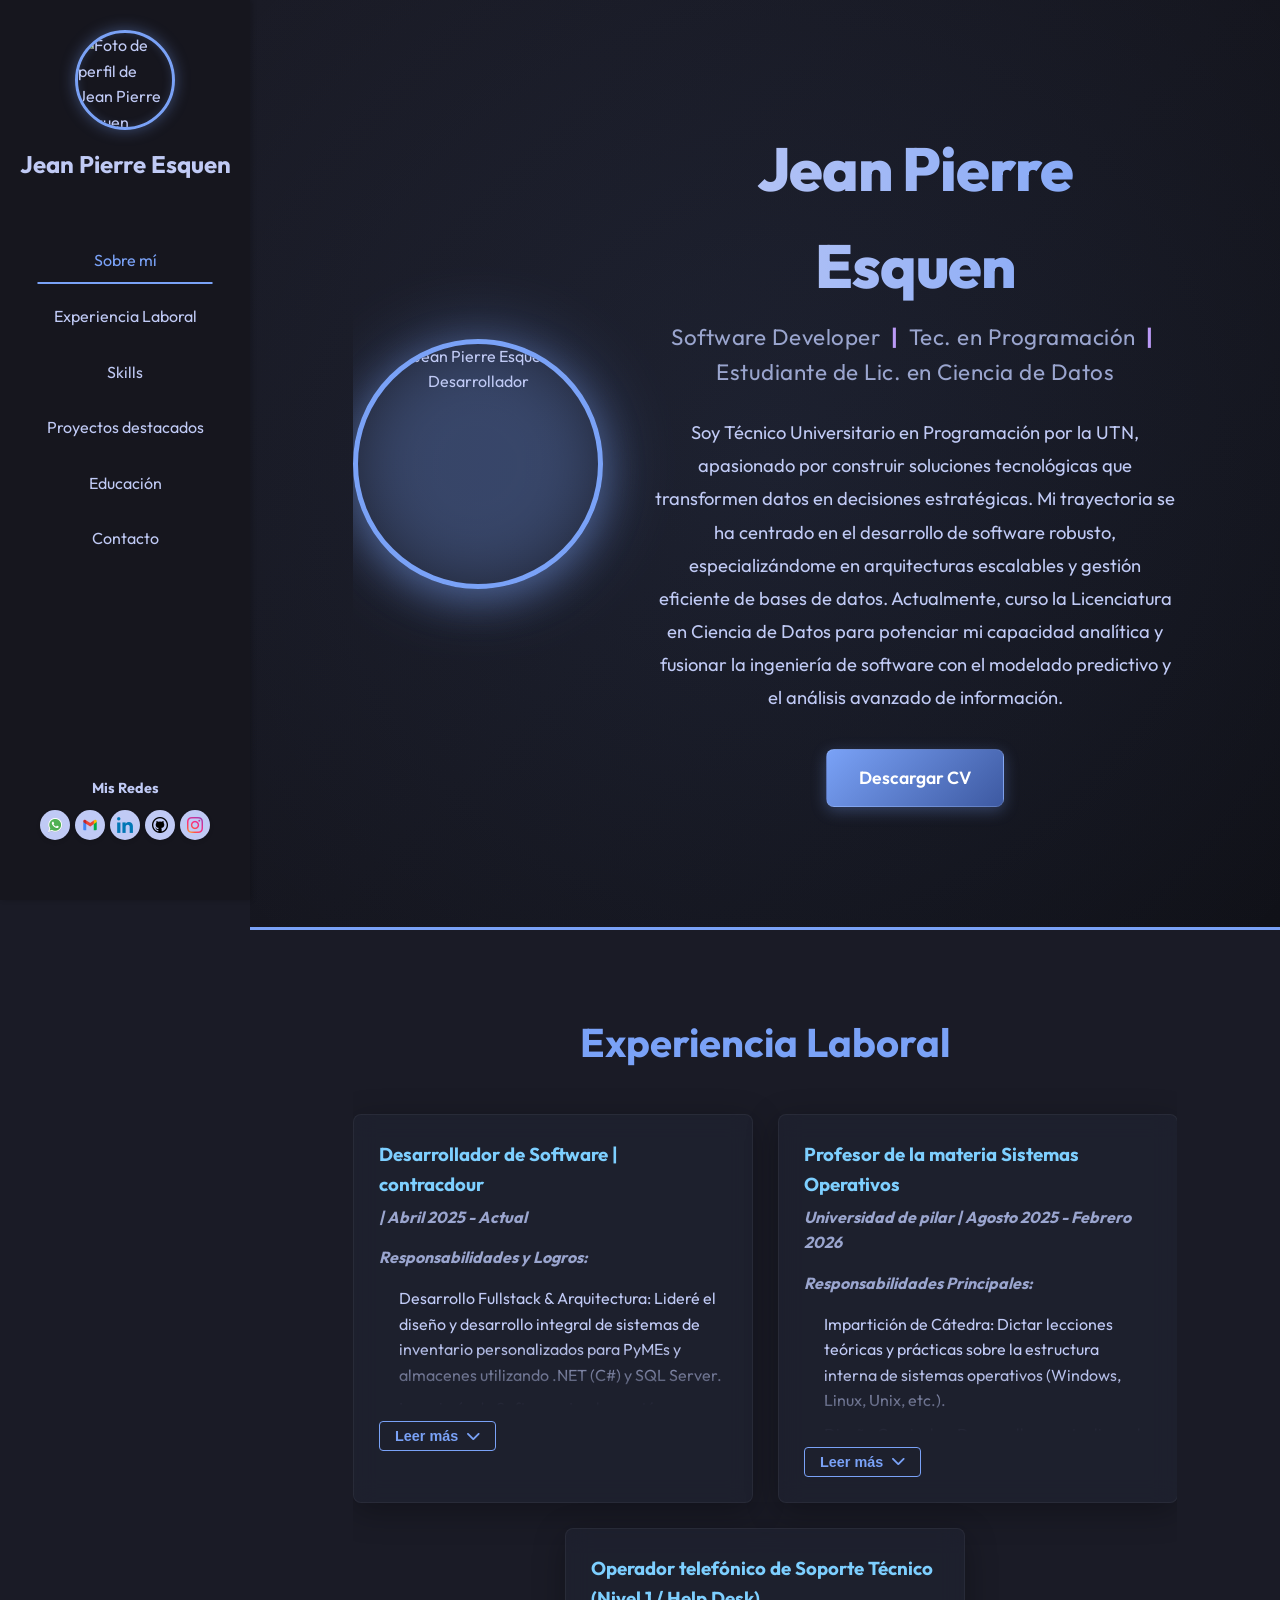
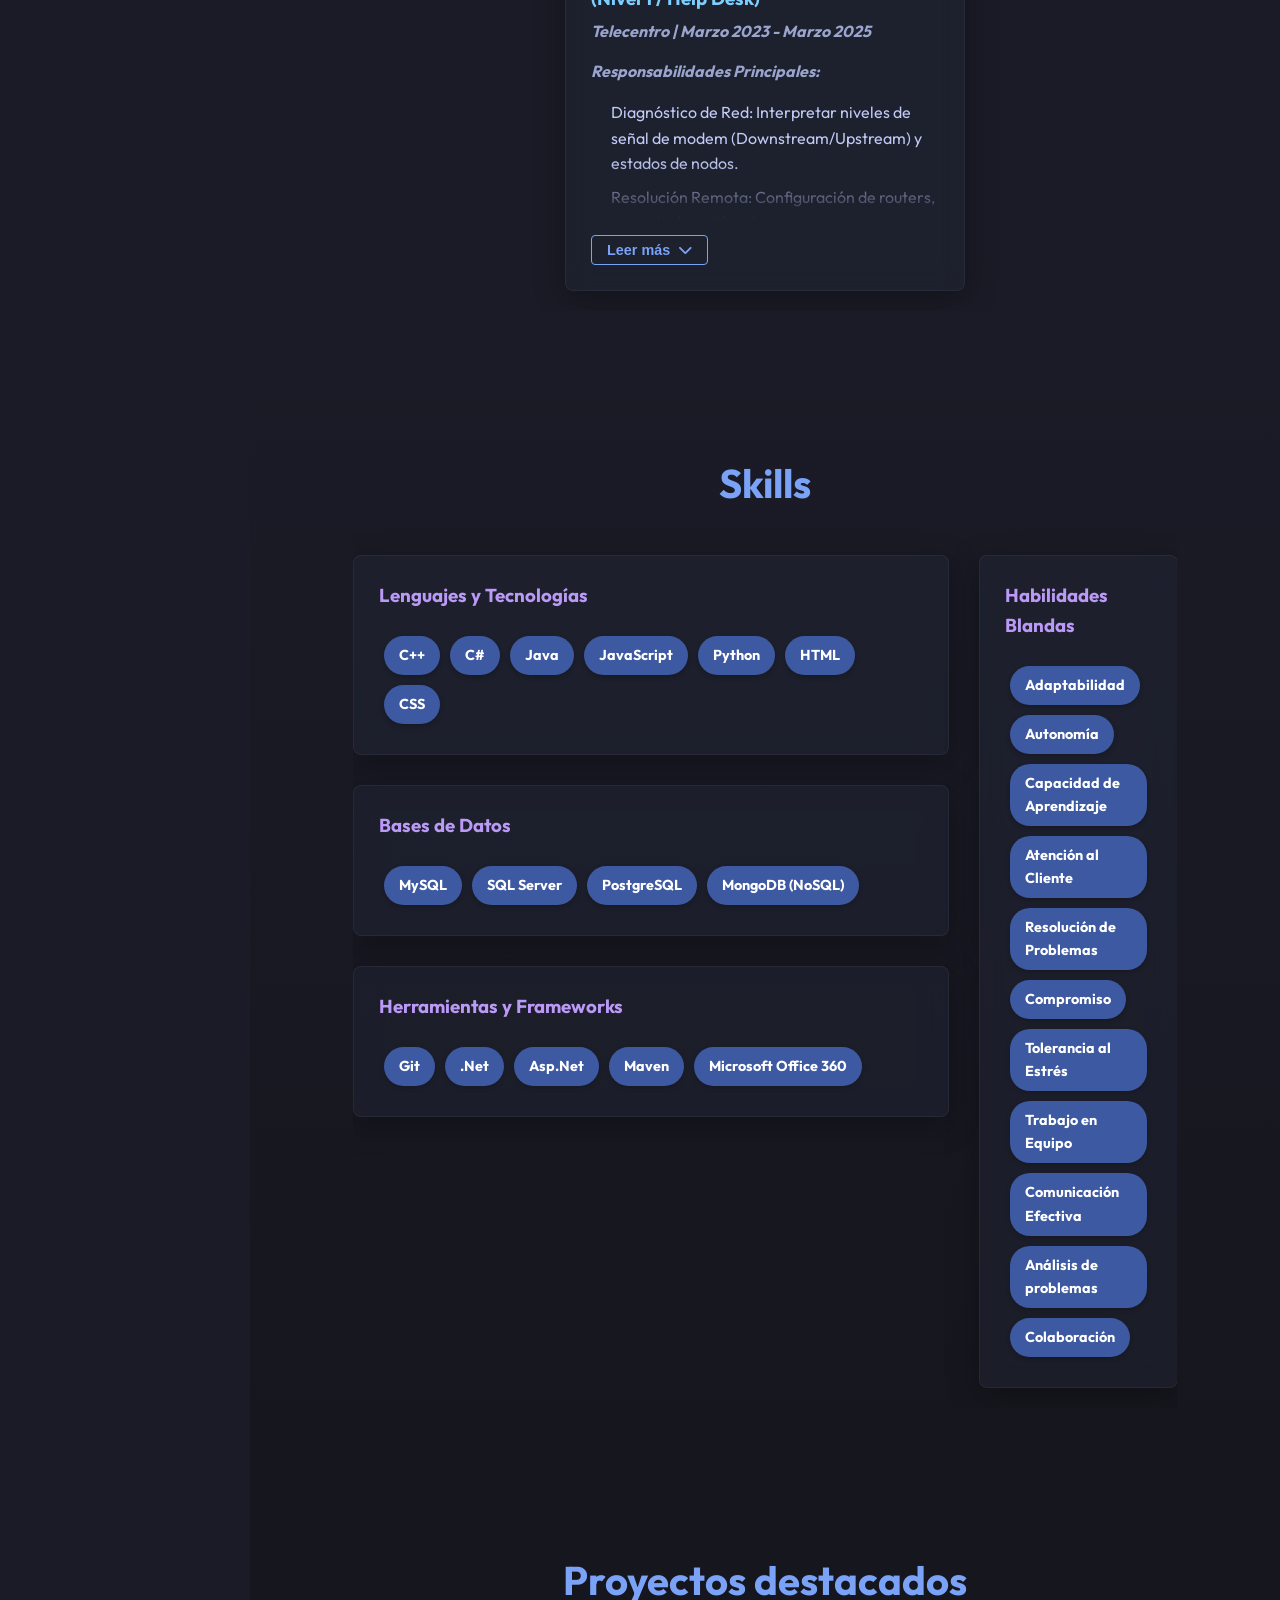
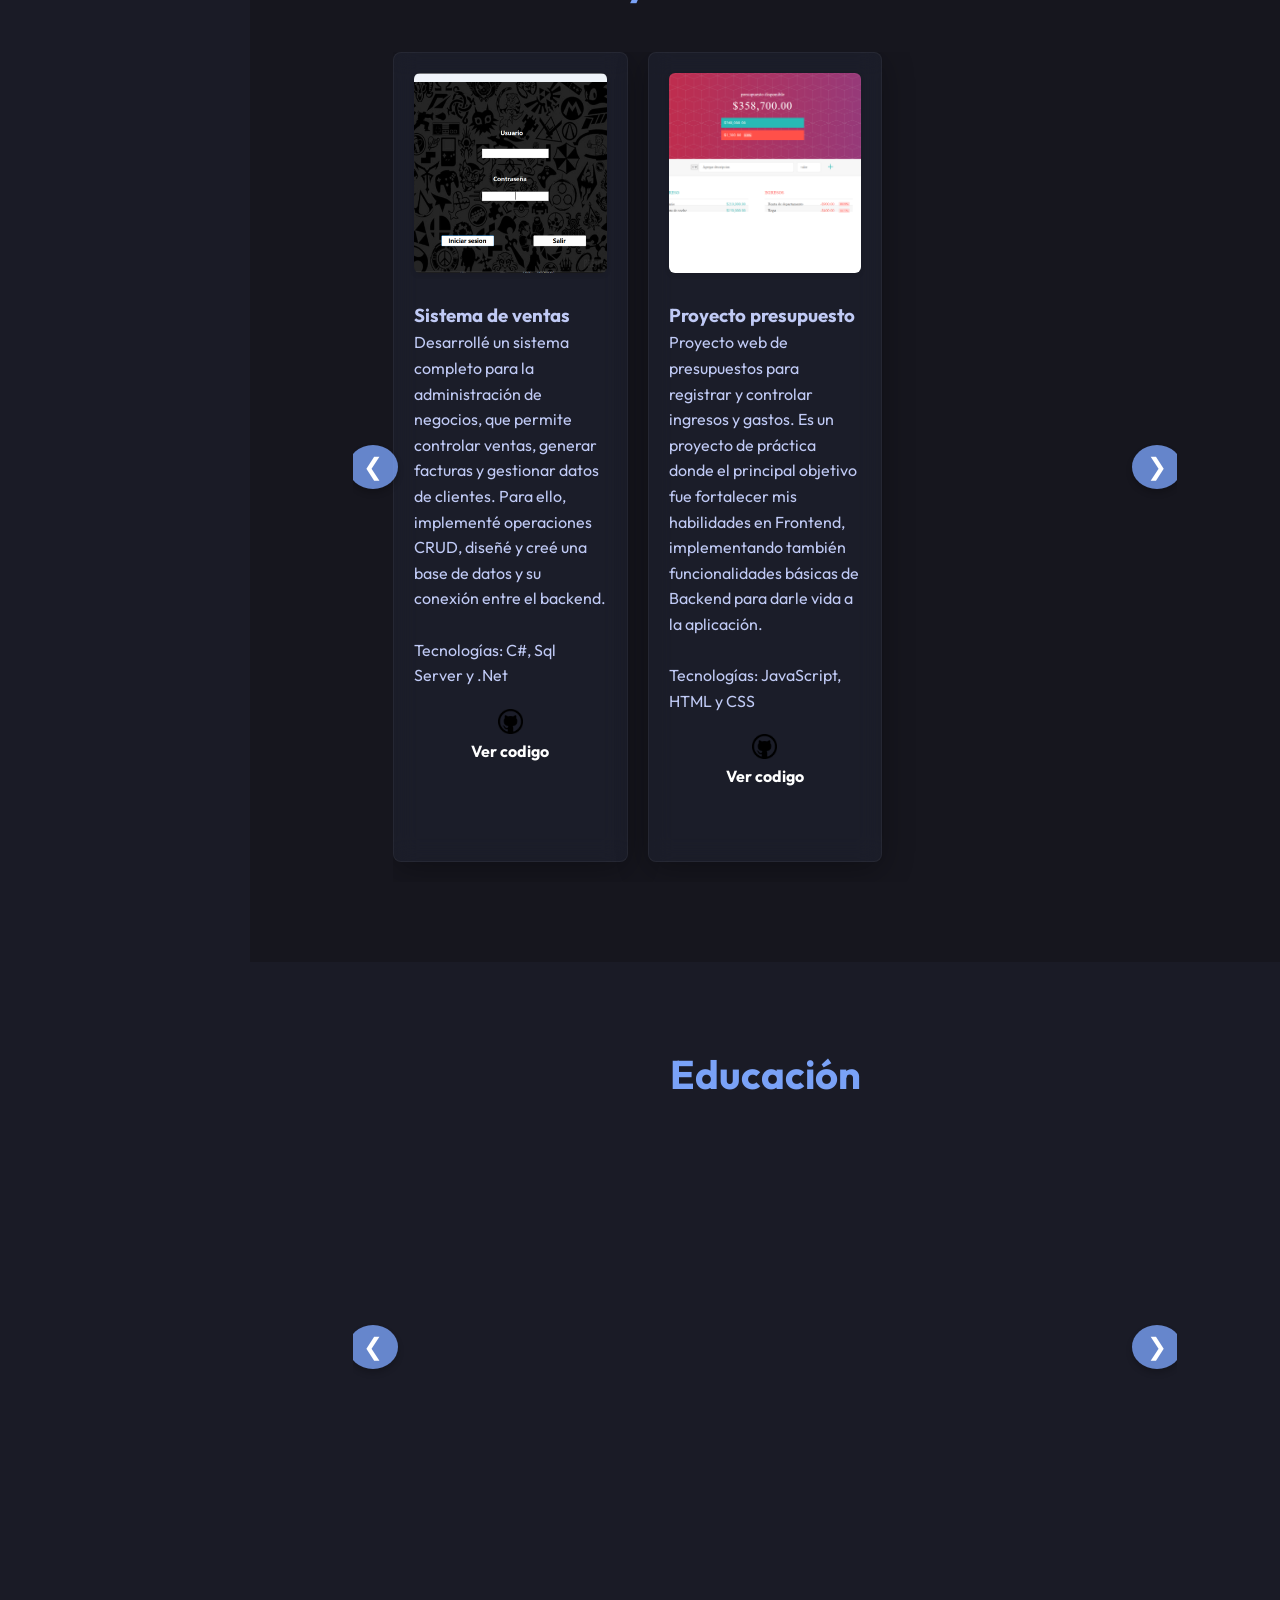
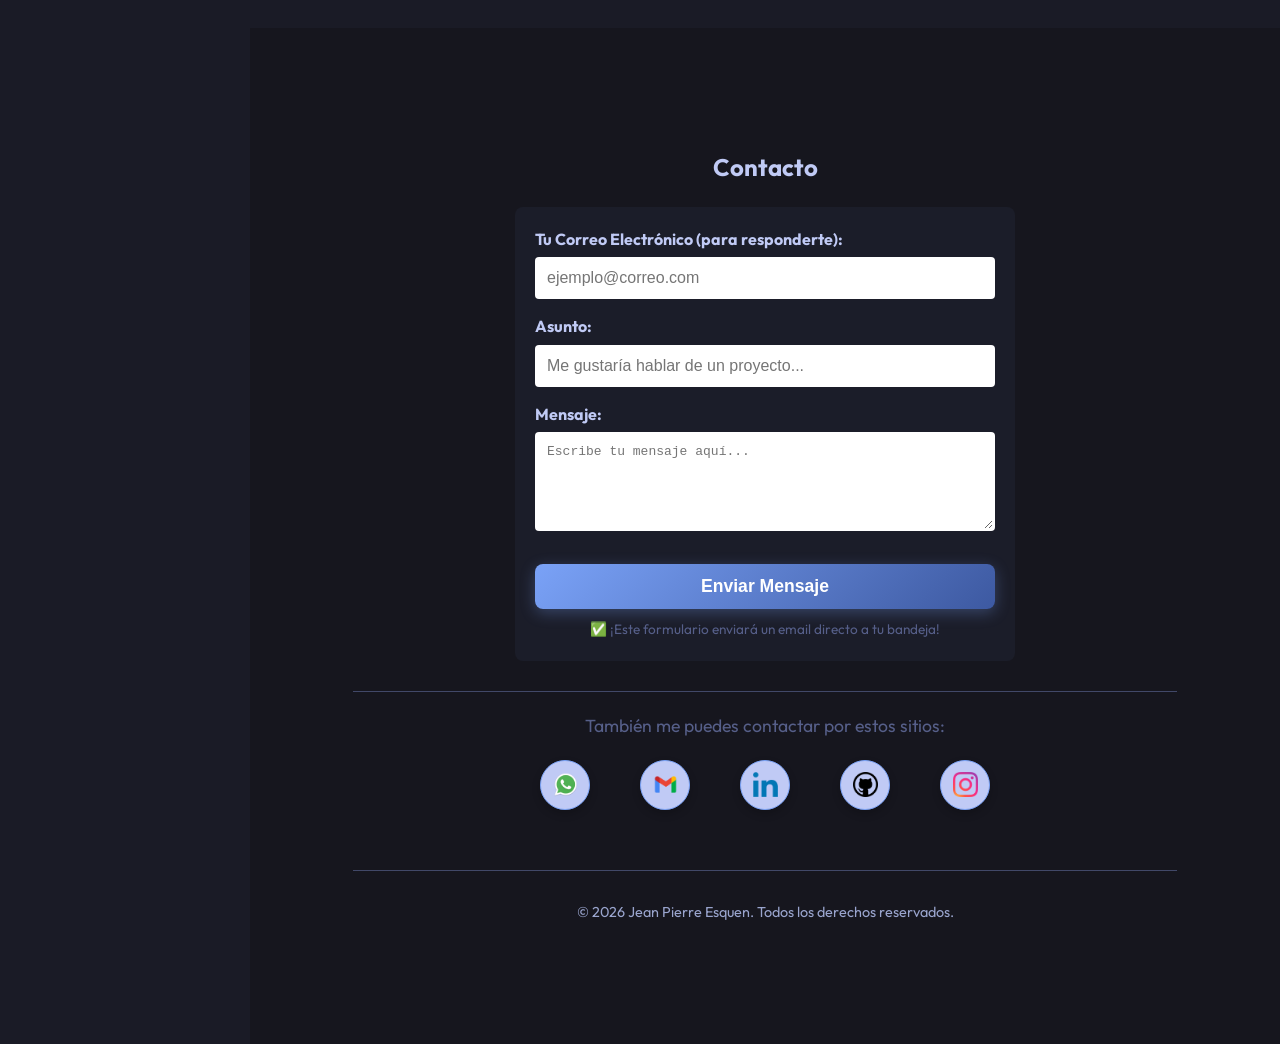
==== commit 7775c06d: "Hola" ====
--- a/index.html
+++ b/index.html
@@ -53,7 +53,7 @@
       <nav class="navbar" role="navigation" aria-label="Navegación principal">
         <div class="logo-container">
           <img
-            src="sobre mi/perfil.jpeg"
+            src="sobre mi/perfil.png"
             alt="Foto de perfil de Jean Pierre Esquen"
             class="profile-avatar"
           />
@@ -68,19 +68,19 @@
           <span></span>
           <span></span>
         </button>
-        <ul class="nav-menu">
+                        <ul class="nav-menu">
           <li>
             <a href="#sobre-mi" aria-label="Ir a sección sobre mí">Sobre mí</a>
           </li>
+          <li><a href="#Experiencia Laboral" aria-label="Ir a sección experiencia">Experiencia Laboral</a></li>
           <li><a href="#skills" aria-label="Ir a sección skills">Skills</a></li>
           <li>
             <a
-              href="#Experiencia_profesional"
-              aria-label="Ir a sección Experiencia profesional"
-              >Experiencia profesional</a
+              href="#Proyectos destacados"
+              aria-label="Ir a sección Proyectos destacados"
+              >Proyectos destacados</a
             >
           </li>
-          <!--<li><a href="#experiencia" aria-label="Ir a sección experiencia">Experiencia</a></li>-->
           <li>
             <a href="#educacion" aria-label="Ir a sección educación"
               >Educación</a
@@ -156,591 +156,15 @@
       </nav>
     </header>
 
-    <!-- Botón para volver arriba 
-    <button class="scroll-to-top" aria-label="Volver arriba" title="Volver arriba">
-        <i class="fas fa-arrow-up"></i>
-    </button>-->
-
-    <section id="sobre-mi" class="hero-section">
-      <div class="container">
-        <div class="hero-image-column">
-          <img
-            src="sobre mi/perfil.jpeg"
-            alt="Jean Pierre Esquen - Desarrollador"
-            class="profile-hero-image"
-          />
-        </div>
-        <div class="profile-info">
-          <h2>Jean Pierre Esquen</h2>
-          <h3>Software Developer | Tec. en Programación</h3>
-          <p>
-            Soy técnico en programación y futuro licenciado en sistemas. Me
-            motivan los retos y disfruto formar parte de proyectos diversos, ya
-            que considero que cada experiencia representa una oportunidad de
-            aprendizaje. Poseo conocimientos en distintos lenguajes y áreas del
-            desarrollo. Soy una persona comprometida y apasionada por el trabajo
-            que realizo, siempre en búsqueda de optimizar procesos para lograr
-            una mayor eficiencia. Me interesa aprender y aplicar nuevas
-            tecnologías, las cuales se reflejan en mis skills. Además, cuento
-            con diversas habilidades blandas adquiridas a lo largo de mi
-            formación académica y experiencia laboral, lo que me permite
-            adaptarme y aportar valor en cualquier tarea que se me asigne
-          </p>
-          <a href="sobre mi/CV_Jean_Esquen.pdf" download class="btn-primary"
-            >Descargar CV</a
-          >
-        </div>
-      </div>
-    </section>
-
-    <section id="skills" class="skills-section">
-      <div class="container">
-        <h2>Skills</h2>
-
-        <div class="skills-container-wrapper">
-          <div class="technical-skills-column">
-            <div class="skills-group">
-              <h3>Lenguajes y Tecnologías</h3>
-              <ul class="tech-skills">
-                <li>C++</li>
-                <li>C#</li>
-                <li>Java</li>
-                <li>JavaScript</li>
-                <li>Python</li>
-                <li>HTML</li>
-                <li>CSS</li>
-              </ul>
-            </div>
-
-            <div class="skills-group">
-              <h3>Bases de Datos</h3>
-              <ul class="tech-skills">
-                <li>MySQL</li>
-                <li>SQL Server</li>
-                <li>PostgreSQL</li>
-                <li>MongoDB (NoSQL)</li>
-              </ul>
-            </div>
-
-            <div class="skills-group">
-              <h3>Herramientas y Frameworks</h3>
-              <ul class="tech-skills">
-                <li>Git</li>
-                <li>.Net</li>
-                <li>Asp.Net</li>
-                <li>Maven</li>
-                <li>Microsoft Office 360</li>
-              </ul>
-            </div>
-          </div>
-
-          <div class="soft-skills-column">
-            <div class="skills-group soft-skills">
-              <h3>Habilidades Blandas</h3>
-              <ul>
-                <li>Adaptabilidad</li>
-                <li>Autonomía</li>
-                <li>Capacidad de Aprendizaje</li>
-                <li>Atención al Cliente</li>
-                <li>Resolución de Problemas</li>
-                <li>Compromiso</li>
-                <li>Tolerancia al Estrés</li>
-                <li>Trabajo en Equipo</li>
-                <li>Comunicación Efectiva</li>
-                <li>Análisis de problemas</li>
-                <li>Colaboración</li>
-              </ul>
-            </div>
-          </div>
-        </div>
-      </div>
-    </section>
-    <section id="Experiencia_profesional" class="projects-section">
-      <div class="container">
-        <h2>Mi experiencia profesional</h2>
-
-        <div class="carousel-wrapper">
-          <div class="projects-carousel">
-            <div class="project-card">
-              <img
-                src="proyectos/Sistema_Ventas.png"
-                alt="Imagen del Proyecto 1"
-                class="project-image"
-              />
-              <h3>Sistema de ventas</h3>
-              <p class="project-desc">
-                Desarrollé un sistema completo para la administración de
-                negocios, que permite controlar ventas, generar facturas y
-                gestionar datos de clientes. Para ello, implementé operaciones
-                CRUD, diseñé y creé una base de datos y su conexión entre el
-                backend.
-              </p>
-              <br />
-              <p class="tech-stack">Tecnologías: C#, Sql Server y .Net</p>
-              <div class="project-links">
-                <a
-                  href="https://github.com/Jean5011/Sistema-Venta.git"
-                  target="_blank"
-                  aria-label="GitHub"
-                  style="
-                    display: flex;
-                    flex-direction: column;
-                    align-items: center;
-                  "
-                >
-                  <img
-                    src="redes/git.ico"
-                    alt="Icono de GitHub"
-                    class="contact-icon-img"
-                  />
-                  <p>Ver codigo</p>
-                </a>
-                <!--<a href="#" class="ver-mas-link">
-                                Ver más
-                            </a>-->
-              </div>
-            </div>
-
-            <div class="project-card">
-              <img
-                src="proyectos/pROYECT_pROSUPUESTO.png"
-                alt="Imagen del Proyecto 2"
-                class="project-image"
-              />
-              <h3>Proyecto presupuesto</h3>
-              <p class="project-desc">
-                Proyecto web de presupuestos para registrar y controlar ingresos
-                y gastos. Es un proyecto de práctica donde el principal objetivo
-                fue fortalecer mis habilidades en Frontend, implementando
-                también funcionalidades básicas de Backend para darle vida a la
-                aplicación.
-              </p>
-              <br />
-              <p class="tech-stack">Tecnologías: JavaScript, HTML y CSS</p>
-              <div class="project-links">
-                <a
-                  href="https://github.com/Jean5011/proyecto-presupuesto.git"
-                  target="_blank"
-                  aria-label="GitHub"
-                  style="
-                    display: flex;
-                    flex-direction: column;
-                    align-items: center;
-                  "
-                >
-                  <img
-                    src="redes/git.ico"
-                    alt="Icono de GitHub"
-                    class="contact-icon-img"
-                  />
-                  <p>Ver codigo</p>
-                </a>
-                <!--<a href="#" class="ver-mas-link">
-                                Ver más
-                            </a>-->
-              </div>
-            </div>
-
-            <div class="project-card">
-              <img
-                src="proyectos/Tienda_de_mascotas.png"
-                alt="Imagen del Proyecto 3"
-                class="project-image"
-              />
-              <h3>Tienda de mascotas</h3>
-              <p class="project-desc">
-                Proyecto web universitario grupal en el cual se gestionan las
-                ventas, productos, clientes y empleados de una tienda de
-                mascotas en la cual despues vendimos. Mi contribución se centró
-                en implementar las operaciones CRUD completas para las secciones
-                de Productos y Clientes, además crear la base de datos.
-              </p>
-              <br />
-              <p class="tech-stack">
-                Tecnologías: asp.net, sql server, c#, html y css
-              </p>
-              <div class="project-links">
-                <a
-                  href="https://github.com/Jean5011/Tienda_de_mascotas_web.git"
-                  target="_blank"
-                  aria-label="GitHub"
-                  style="
-                    display: flex;
-                    flex-direction: column;
-                    align-items: center;
-                  "
-                >
-                  <img
-                    src="redes/git.ico"
-                    alt="Icono de GitHub"
-                    class="contact-icon-img"
-                  />
-                  <p>Ver codigo</p>
-                </a>
-                <!--<a href="#" class="ver-mas-link">
-                                Ver más
-                            </a>-->
-              </div>
-            </div>
-
-            <div class="project-card">
-              <img
-                src="proyectos/Banco.png"
-                alt="Imagen del Proyecto 4"
-                class="project-image"
-              />
-              <h3>Proyecto banco</h3>
-              <p class="project-desc">
-                Proyecto web grupal de un sistema de bancos. Participé en el
-                desarrollo de un proyecto universitario donde colaboré
-                activamente en la creación de la base de datos, la
-                implementación de los CRUD para la gestión de clientes y el
-                diseño de diversas interfaces de usuario.
-              </p>
-              <br />
-              <p class="tech-stack">
-                Tecnologías: Mysql , Java , JavaScript, HTML y CSS
-              </p>
-              <div class="project-links">
-                <a
-                  href="https://github.com/Jean5011/Proyecto-banco.git"
-                  target="_blank"
-                  aria-label="GitHub"
-                  style="
-                    display: flex;
-                    flex-direction: column;
-                    align-items: center;
-                  "
-                >
-                  <img
-                    src="redes/git.ico"
-                    alt="Icono de GitHub"
-                    class="contact-icon-img"
-                  />
-                  <p>Ver codigo</p>
-                </a>
-                <!--<a href="#" class="ver-mas-link">
-                                Ver más
-                            </a>-->
-              </div>
-            </div>
-
-            <div class="project-card">
-              <img
-                src="proyectos/j_serpiente.png"
-                alt="Imagen del Proyecto 5"
-                class="project-image"
-              />
-              <h3>Juego de la serpiente</h3>
-              <p class="project-desc">
-                Desarrollé el clásico juego de la serpiente para repasar y
-                fortalecer mis conocimientos fundamentales de programación. El
-                objetivo del juego es controlar la serpiente para que coma la
-                mayor cantidad de manzanas posible, haciendo que crezca
-                progresivamente mientras evitas chocar contra los obstáculos o
-                contra ti misma.
-              </p>
-              <br />
-              <p class="tech-stack">Tecnologías: .net y c#</p>
-              <div class="project-links">
-                <a
-                  href="https://github.com/Jean5011/SnakeGame.git"
-                  target="_blank"
-                  aria-label="GitHub"
-                  style="
-                    display: flex;
-                    flex-direction: column;
-                    align-items: center;
-                  "
-                >
-                  <img
-                    src="redes/git.ico"
-                    alt="Icono de GitHub"
-                    class="contact-icon-img"
-                  />
-                  <p>Ver codigo</p>
-                </a>
-                <!--<a href="#" class="ver-mas-link">
-                                Ver más
-                            </a>-->
-              </div>
-            </div>
-
-            <div class="project-card">
-              <img
-                src="proyectos/concecionario.jpg"
-                alt="Imagen del Proyecto 6"
-                class="project-image"
-              />
-              <h3>Concesionario</h3>
-              <p class="project-desc">
-                Proyecto web universitario grupal de un sistema de una
-                consesionaria. Incluye el ingreso y visualización de datos de
-                clientes y empleados y registro de ventas. Este proyecto
-                representó mi primera inmersión en el mundo de la programación,
-                donde aprendí y apliqué algoritmos fundamentales y los
-                principios de la programación orientada a objetos.
-              </p>
-              <br />
-              <p class="tech-stack">Tecnologías: C++</p>
-              <div class="project-links">
-                <a
-                  href="https://github.com/Jean5011/Concesionario_final.git"
-                  target="_blank"
-                  aria-label="GitHub"
-                  style="
-                    display: flex;
-                    flex-direction: column;
-                    align-items: center;
-                  "
-                >
-                  <img
-                    src="redes/git.ico"
-                    alt="Icono de GitHub"
-                    class="contact-icon-img"
-                  />
-                  <p>Ver codigo</p>
-                </a>
-                <!--<a href="#" class="ver-mas-link">
-                                Ver más
-                            </a>-->
-              </div>
-            </div>
-          </div>
-
-          <button
-            class="carousel-nav-btn left-btn"
-            aria-label="Anterior proyecto"
-          >
-            &#10094;
-          </button>
-          <button
-            class="carousel-nav-btn right-btn"
-            aria-label="Siguiente proyecto"
-          >
-            &#10095;
-          </button>
-        </div>
-      </div>
-    </section>
+    <main id="main-content">
+      <div data-include="components/sobre-mi.html"></div>
+      <div data-include="components/experiencia.html"></div>
+      <div data-include="components/skills.html"></div>
+      <div data-include="components/proyectos.html"></div>
+      <div data-include="components/educacion.html"></div>
+      <div data-include="components/contacto.html"></div>
+    </main>
 
     <script src="script.js"></script>
-    <!--<section id="experiencia" class="experience-section">
-        <div class="container">
-            <h2>Experiencia Laboral</h2>
-            <div class="experience-container">
-                <div class="job-entry">
-                    <h3>Profesor de la materia Sistemas Operativos</h3>
-                    <h4>Universidad de pilar | Agosto 2025 - Actual</h4>
-                    <ul>
-                        <li>Diseño, impartición y evaluación de la materia, utilizando un enfoque teórico-práctico.</li>
-                    </ul>
-                </div>
-    
-                <div class="job-entry">
-                    <h3>Operador telefónico para Telecentro</h3>
-                    <h4>Grupo ACC | Marzo 2023 - Abril  2025</h4>
-                    <ul>
-                        <li>Logré una alta tasa de retención de clientes al identificar sus necesidades y ofrecer soluciones personalizadas, lo que demuestra habilidades de negociación y resolución de problemas.</li>
-                        <li>Mejoré la satisfacción del cliente al resolver de forma eficiente consultas técnicas y problemas complejos, fortaleciendo la comunicación y la confianza.</li>
-                    </ul>
-                </div>
-    
-                <div class="job-entry">
-                    <h3>Encargado de Despacho de Repuestos de Celulares</h3>
-                    <h4>Tienda mayorista: Arsat | Agosto 2022 - Marzo 2023</h4>
-                    <ul>
-                        <li>Optimicé la logística de despacho y la gestión de inventario, asegurando la precisión en el control de stock y la entrega puntual de repuestos de celulares.</li>
-                    </ul>
-                </div>
-            </div>
-        </div>
-    </section>-->
-
-    <section id="educacion" class="education-section">
-      <div class="container">
-        <h2>Educación</h2>
-
-        <div class="carousel-wrapper">
-          <div class="education-carousel">
-            <div class="edu-entry">
-              <h3>Licenciatura en sistemas</h3>
-              <h4>
-                Universidad de la Ciudad de Buenos Aires | Agosto 2025 - En
-                curso
-              </h4>
-              <p>Tipo: Universitario</p>
-              <p>Aprendizaje: Algoritmos y análisis matemático.</p>
-            </div>
-
-            <div class="edu-entry">
-              <h3>Técnico Universitario en Programación (Terminado)</h3>
-              <h4>Universidad Tecnológica Nacional (UTN FRGP) | 2022 - 2024</h4>
-              <p>Tipo: Universitario</p>
-              <p>
-                Aprendizaje: C++, C# (.NET Framework), Java, MySQL, SQL Server,
-                PostgreSQL, MongoDB (NoSQL).
-              </p>
-            </div>
-
-            <div class="edu-entry">
-              <h3>Desarrollo Web FrontEnd Web Developer! (Terminado)</h3>
-              <h4>Udemy | Enero 2024 - Diciembre 2024</h4>
-              <p>Tipo: Curso Web</p>
-              <p>Aprendizaje: Css, Html y JavaScript.</p>
-            </div>
-
-            <div class="edu-entry">
-              <h3>Secundario en Bachillerato en Economía</h3>
-              <h4>
-                Escuela de Comercio No. 15 D.E 15 "Dra.Cecilia Grierson" | Marzo
-                2014 - Diciembre 2021
-              </h4>
-              <p>Tipo: Secundario</p>
-              <p>Aprendizaje: Secundario y Economía.</p>
-            </div>
-          </div>
-          <button
-            class="carousel-nav-btn left-btn edu-left-btn"
-            aria-label="Anterior educación"
-          >
-            &#10094;
-          </button>
-          <button
-            class="carousel-nav-btn right-btn edu-right-btn"
-            aria-label="Siguiente educación"
-          >
-            &#10095;
-          </button>
-        </div>
-      </div>
-    </section>
-
-    <footer id="contacto" class="contact-footer">
-      <div class="container">
-        <h2>Contacto</h2>
-
-        <form
-          action="https://formspree.io/f/xanpbljj"
-          method="POST"
-          class="contact-form"
-        >
-          <input
-            type="hidden"
-            name="_subject"
-            value="Contacto de Portfolio - Jean Pierre"
-          />
-
-          <div class="form-group">
-            <label for="user-email"
-              >Tu Correo Electrónico (para responderte):</label
-            >
-            <input
-              type="email"
-              id="user-email"
-              name="Correo_Usuario"
-              placeholder="ejemplo@correo.com"
-              required
-            />
-          </div>
-
-          <div class="form-group">
-            <label for="asunto">Asunto:</label>
-            <input
-              type="text"
-              id="asunto"
-              name="Asunto_del_Mensaje"
-              placeholder="Me gustaría hablar de un proyecto..."
-              required
-            />
-          </div>
-
-          <div class="form-group">
-            <label for="mensaje">Mensaje:</label>
-            <textarea
-              id="mensaje"
-              name="Mensaje"
-              rows="5"
-              placeholder="Escribe tu mensaje aquí..."
-              required
-            ></textarea>
-          </div>
-
-          <button type="submit" class="btn-primary">Enviar Mensaje</button>
-          <p class="form-note">
-            ✅ ¡Este formulario enviará un email directo a tu bandeja!
-          </p>
-        </form>
-
-        <p class="separator-text">
-          También me puedes contactar por estos sitios:
-        </p>
-
-        <div class="contact-links">
-          <a
-            href="https://wa.me/+5491126999741"
-            target="_blank"
-            aria-label="WhatsApp"
-          >
-            <img
-              src="redes/wss.png"
-              alt="Icono de WhatsApp"
-              class="contact-icon-img"
-            />
-          </a>
-
-          <a
-            href="https://mail.google.com/mail/?view=cm&fs=1&to=jeanpierreesquen@gmail.com&su=Asunto&body=Mensaje"
-            target="_blank"
-            aria-label="Gmail"
-          >
-            <img
-              src="redes/gmail.png"
-              alt="Icono de Gmail"
-              class="contact-icon-img"
-            />
-          </a>
-
-          <a
-            href="https://www.linkedin.com/in/jeanesquen"
-            target="_blank"
-            aria-label="LinkedIn"
-          >
-            <img
-              src="redes/linkk.png"
-              alt="Icono de LinkedIn"
-              class="contact-icon-img"
-            />
-          </a>
-
-          <a
-            href="https://github.com/Jean5011"
-            target="_blank"
-            aria-label="GitHub"
-          >
-            <img
-              src="redes/git.ico"
-              alt="Icono de GitHub"
-              class="contact-icon-img"
-            />
-          </a>
-
-          <a
-            href="https://www.instagram.com/jp_esquen/"
-            target="_blank"
-            aria-label="Instagram"
-          >
-            <img
-              src="redes/inst.png"
-              alt="Icono de Instagram"
-              class="contact-icon-img"
-            />
-          </a>
-        </div>
-        <div class="footer-bottom">
-          <p>&copy; 2026 Jean Pierre Esquen. Todos los derechos reservados.</p>
-        </div>
-      </div>
-    </footer>
   </body>
-</html>
+</html>
--- a/styles.css
+++ b/styles.css
@@ -1,21 +1,45 @@
+@import url('https://fonts.googleapis.com/css2?family=Outfit:wght@300;400;600;700&display=swap');
+
+:root {
+    --bg-main: #1a1b26;
+    --bg-dark: #16161e;
+    --bg-card: rgba(36, 40, 59, 0.4); /* Backdrop glass */
+    --accent-primary: #7aa2f7;
+    --accent-secondary: #bb9af7;
+    --text-main: #c0caf5;
+    --text-muted: #9aa5ce;
+    --error-color: #f7768e;
+    --accent-hover: #3d59a1;
+    --glass-border: rgba(255, 255, 255, 0.05);
+    --glass-shadow: 0 8px 32px rgba(0, 0, 0, 0.3);
+    --font-primary: 'Outfit', sans-serif;
+}
+
 /* --- ESTILOS PARA EL AVATAR EN EL HEADER --- */
 
 .logo-container {
-    display: flex; /* Permite alinear el avatar y el texto horizontalmente */
+    display: flex;
     flex-direction: column;
-    align-items: center; /* Centra verticalmente la imagen con el texto */
+    align-items: center;
     margin-bottom: 30px;
 }
 
 .profile-avatar {
-    width: 100px; /* Tamaño del avatar */
+    width: 100px;
     height: 100px;
-    border-radius: 50%; /* Hace que la imagen sea perfectamente circular */
-    object-fit: cover; /* Asegura que la imagen no se distorsione */
+    border-radius: 50%;
+    object-fit: cover;
     margin-right: 0;
     margin-bottom: 15px;
-    border: 2px solid #7aa2f7; /* Pequeño borde de color de marca */
-    box-shadow: 0 0 5px rgba(0,0,0,0.3); /* Sombra sutil */
+    border: 3px solid var(--accent-primary);
+    box-shadow: 0 0 15px rgba(122, 162, 247, 0.4), inset 0 0 10px rgba(122, 162, 247, 0.2);
+    transition: transform 0.3s ease, box-shadow 0.3s ease, border-color 0.3s ease;
+}
+
+.profile-avatar:hover {
+    transform: scale(1.08);
+    box-shadow: 0 0 25px rgba(122, 162, 247, 0.6);
+    border-color: var(--accent-secondary);
 }
 
 /* Ajuste del logo para que el texto se vea bien */
@@ -31,10 +55,10 @@
 }
 
 body {
-    font-family: 'Roboto', sans-serif;
+    font-family: var(--font-primary);
     line-height: 1.6;
-    background-color: #1a1b26; /* Fondo claro */
-    color: #c0caf5;
+    background-color: var(--bg-main); /* Fondo claro */
+    color: var(--text-main);
     padding-left: 250px; /* Espacio para la barra lateral */
   scroll-behavior: smooth;
 }
@@ -44,15 +68,11 @@
     text-align: center;
     margin-bottom: 40px;
     font-size: 2.5em;
-    color: #7aa2f7;
+    color: var(--accent-primary);
     font-weight: 700;
 }
 
 /* Smooth scroll mejorado */
-html {
-    /* scroll-padding-top ya no es necesario con la barra lateral en escritorio */
-}
-
 .container {
     width: 80%;
     max-width: 1200px;
@@ -63,8 +83,8 @@
 
 /* Header y Navegación */
 .main-header {
-    background: #16161e; /* Azul oscuro para el encabezado */
-    color: #c0caf5;
+    background: var(--bg-dark); /* Azul oscuro para el encabezado */
+    color: var(--text-main);
     padding: 30px 0;
     position: fixed;
     top: 0;
@@ -99,11 +119,11 @@
 }
 
 .navbar ul li a {
-    color: #c0caf5;
+    color: var(--text-main);
     text-decoration: none;
     padding: 15px 10px;
     display: block;
-    transition: all 0.3s ease;
+    transition: all 0.3s cubic-bezier(0.25, 0.8, 0.25, 1);
     position: relative;
     text-align: center;
 }
@@ -115,7 +135,7 @@
     left: 50%;
     width: 0;
     height: 2px;
-    background: #7aa2f7;
+    background: var(--accent-primary);
     transition: all 0.3s ease;
     transform: translateX(-50%);
 }
@@ -126,13 +146,14 @@
 }
 
 .navbar ul li a:hover {
-    background: #24283b;
+    background: var(--bg-card);
     border-radius: 5px;
-    color: #7aa2f7;
+    color: var(--accent-primary);
+    transform: translateX(8px);
 }
 
 .navbar ul li a.active {
-    color: #7aa2f7;
+    color: var(--accent-primary);
 }
 
 /* Etiqueta sobre los iconos del sidebar */
@@ -140,7 +161,7 @@
     margin-top: auto;
     margin-bottom: 10px;
     font-size: 0.9rem;
-    color: #c0caf5;
+    color: var(--text-main);
     font-weight: bold;
 }
 
@@ -159,7 +180,7 @@
 .main-header .contact-links a {
     width: 30px;
     height: 30px;
-    background: #c0caf5;
+    background: var(--text-main);
     border: none;
     box-shadow: 0 2px 4px rgba(0, 0, 0, 0.1);
     margin: 0;
@@ -184,7 +205,7 @@
 .menu-toggle span {
     width: 25px;
     height: 3px;
-    background: #c0caf5;
+    background: var(--text-main);
     margin: 3px 0;
     transition: all 0.3s ease;
     border-radius: 2px;
@@ -204,75 +225,160 @@
 
 /* Sección Principal / Sobre Mí (Hero) */
 .hero-section {
-    background: #1a1b26; /* Gris muy claro para la sección de bienvenida */
+    background: linear-gradient(135deg, var(--bg-main) 0%, #101118 100%);
     padding: 100px 0;
     text-align: center;
-    border-bottom: 3px solid #7aa2f7; /* Línea de color de marca */
+    border-bottom: 3px solid var(--accent-primary);
+    position: relative;
+    overflow: hidden;
+}
+
+/* Efecto de luz dinámica de fondo (Banner) */
+.hero-section::before {
+    content: '';
+    position: absolute;
+    top: -50%;
+    left: -50%;
+    width: 200%;
+    height: 200%;
+    background: radial-gradient(circle at center, rgba(122, 162, 247, 0.08) 0%, transparent 50%);
+    animation: rotateBanner 20s linear infinite;
+    z-index: 0;
+    pointer-events: none;
+}
+
+@keyframes rotateBanner {
+    0% { transform: rotate(0deg); }
+    100% { transform: rotate(360deg); }
 }
 
 /* Contenedor dentro de hero-section con layout de dos columnas */
 .hero-section .container {
     display: flex;
-    align-items: center; /* Centra los elementos verticalmente */
-    gap: 50px; /* Espacio entre la imagen y el texto */
-    text-align: center; /* Alinea el texto al centro */
+    align-items: center;
+    gap: 50px;
+    text-align: center;
+    position: relative;
+    z-index: 1;
 }
 
 .hero-image-column {
-    flex: 0 0 auto; /* No crece, no se encoge, tamaño automático */
+    flex: 0 0 auto;
     display: flex;
     justify-content: center;
     align-items: center;
-    min-width: 250px; /* Ancho mínimo para la columna de imagen */
+    min-width: 250px;
+    position: relative;
+}
+
+/* Resplandor detrás de la imagen principal */
+.hero-image-column::after {
+    content: '';
+    position: absolute;
+    top: 50%;
+    left: 50%;
+    width: 260px;
+    height: 260px;
+    background: var(--accent-primary);
+    border-radius: 50%;
+    transform: translate(-50%, -50%);
+    filter: blur(35px);
+    opacity: 0.3;
+    z-index: -1;
+    transition: opacity 0.4s ease, background 0.4s ease;
+}
+
+.hero-image-column:hover::after {
+    opacity: 0.5;
+    background: var(--accent-secondary);
 }
 
 .profile-info {
-    flex: 1; /* Ocupa el resto del espacio disponible */
+    flex: 1;
 }
 
 .profile-hero-image {
-    width: 250px; /* Tamaño fijo para mejor control */
-    height: 250px; /* Mismo tamaño para mantener proporción cuadrada */
-    border-radius: 50%; /* La hace completamente redonda */
-    object-fit: cover; /* Asegura que la imagen cubra el área sin distorsión */
-    object-position: center; /* Centra la imagen dentro del círculo */
-    box-shadow: 0 10px 30px rgba(0, 0, 0, 0.2); /* Sombra para resaltar */
-    border: 5px solid #7aa2f7; /* Borde azul alrededor */
-    display: block; /* Asegura que se comporte como bloque */
-    margin: 0 auto; /* Centra la imagen */
-}
-/* Alineando los textos a la izquierda */
-.profile-info h2 {
-    color: #7aa2f7; /* Azul de marca */
-    font-size: 3em;
+    width: 250px;
+    height: 250px;
+    border-radius: 50%;
+    object-fit: cover;
+    object-position: center;
+    box-shadow: 0 10px 40px rgba(122, 162, 247, 0.4);
+    border: 5px solid var(--accent-primary);
+    display: block;
+    margin: 0 auto;
+    transition: transform 0.4s cubic-bezier(0.175, 0.885, 0.32, 1.275), box-shadow 0.4s ease, border-color 0.4s ease;
+}
+
+.profile-hero-image:hover {
+    transform: scale(1.05) translateY(-5px);
+    box-shadow: 0 15px 50px rgba(122, 162, 247, 0.6);
+    border-color: var(--accent-secondary);
+}
+/* --- HERO TEXT (Modernized) --- */
+.hero-title {
+    font-size: 3.8em;
+    font-weight: 800;
     margin-bottom: 5px;
-}
-
-
-.profile-info h3 {
-    color: #dce2fa;
-    font-size: 1.5em;
-    margin-bottom: 20px;
-}
-
-.profile-info p {
+    letter-spacing: -1px;
+    background: linear-gradient(90deg, var(--text-main), var(--accent-primary), var(--accent-secondary));
+    background-size: 200% auto;
+    -webkit-background-clip: text;
+    -webkit-text-fill-color: transparent;
+    background-clip: text;
+    animation: shine 4s linear infinite;
+}
+
+@keyframes shine {
+    to {
+        background-position: 200% center;
+    }
+}
+
+.hero-subtitle {
+    font-size: 1.4em;
+    font-weight: 400;
+    color: var(--text-muted);
+    margin-bottom: 25px;
+    letter-spacing: 0.5px;
+}
+
+.hero-subtitle .highlight {
+    color: var(--accent-secondary);
+    font-weight: 700;
+    margin: 0 5px;
+}
+
+.hero-description {
     max-width: 700px;
-    margin: 20px auto 30px;
+    margin: 0 auto 35px;
+    font-size: 1.15em;
+    color: var(--text-main);
+    line-height: 1.8;
+}
+
+.hero-actions {
+    margin-top: 20px;
+}
+
+.btn-primary {
+    display: inline-flex;
+    align-items: center;
+    justify-content: center;
+    background: linear-gradient(135deg, var(--accent-primary) 0%, var(--accent-hover) 100%);
+    color: #fff;
+    padding: 14px 32px;
     font-size: 1.1em;
-}
-
-.btn-primary {
-    display: inline-block;
-    background: #7aa2f7;
-    color: #1a1b26;
-    padding: 10px 20px;
+    font-weight: 600;
     text-decoration: none;
-    border-radius: 5px;
-    transition: background 0.3s;
+    border-radius: 8px;
+    transition: all 0.3s ease;
+    box-shadow: 0 4px 15px rgba(122, 162, 247, 0.3);
+    border: 1px solid rgba(255,255,255,0.1);
 }
 
 .btn-primary:hover {
-    background: #3d59a1;
+    background: var(--accent-hover);
     color: #fff;
 }
 
@@ -286,7 +392,7 @@
 /* Skills */
 /* --- ESTILOS PARA LA SECCIÓN DE HABILIDADES (EN FILA/COLUMNAS) --- */
 .skills-section {
-    background: linear-gradient(180deg, #1a1b26 0%, #16161e 100%);
+    background: linear-gradient(180deg, var(--bg-main) 0%, var(--bg-dark) 100%);
     padding: 60px 0;
     text-align: center; /* Centra el título H2 */
 }
@@ -312,16 +418,16 @@
 }
 
 .skills-group {
-    background: #24283b;
+    background: var(--bg-card);
     padding: 25px;
     border-radius: 8px;
     box-shadow: 0 4px 12px rgba(0,0,0,0.1);
-    border-left: 4px solid #bb9af7;
+    border-left: 4px solid var(--accent-secondary);
     text-align: left;
 }
 
 .skills-group h3 {
-    color: #bb9af7;
+    color: var(--accent-secondary);
     margin-bottom: 20px;
     border-bottom: none;
     padding-bottom: 0;
@@ -337,7 +443,7 @@
 }
 
 .tech-skills li, .soft-skills li {
-    background: #3d59a1;
+    background: var(--accent-hover);
     color: #fff;
     padding: 8px 15px;
     margin: 5px;
@@ -379,7 +485,7 @@
 }
 
 .job-entry {
-    background: #24283b;
+    background: var(--bg-card);
     padding: 25px;
     border-radius: 8px;
     box-shadow: 0 4px 12px rgba(0,0,0,0.1);
@@ -390,10 +496,10 @@
 }
 
 .edu-entry {
-    background: #24283b;
+    background: var(--bg-card);
     padding: 20px;
     margin-bottom: 25px;
-    border-left: 5px solid #7aa2f7;
+    border-left: 5px solid var(--accent-primary);
     box-shadow: 0 1px 3px rgba(0,0,0,0.1);
     border-radius: 4px;
 }
@@ -404,7 +510,7 @@
 }
 
 .job-entry h4, .edu-entry h4 {
-    color: #9aa5ce;
+    color: var(--text-muted);
     font-style: italic;
     margin-bottom: 15px;
 }
@@ -448,19 +554,19 @@
 
 /* Footer / Contacto */
 .contact-footer {
-    background: #16161e;
-    color: #c0caf5;
+    background: var(--bg-dark);
+    color: var(--text-main);
     padding: 100px 0;
     text-align: center;
 }
 
 .contact-footer h2 {
-    color: #c0caf5;
+    color: var(--text-main);
     margin-bottom: 20px;
 }
 
 .contact-links a {
-    color: #7aa2f7;
+    color: var(--accent-primary);
     text-decoration: none;
     margin: 0 15px;
     font-size: 1.1em;
@@ -480,7 +586,7 @@
     right: 30px;
     width: 50px;
     height: 50px;
-    background: #7aa2f7;
+    background: var(--accent-primary);
     color: #fff;
     border: none;
     border-radius: 50%;
@@ -502,7 +608,7 @@
 }
 
 .scroll-to-top:hover {
-    background: #3d59a1;
+    background: var(--accent-hover);
     transform: translateY(-5px);
     box-shadow: 0 6px 16px rgba(0, 0, 0, 0.4);
 }
@@ -513,16 +619,17 @@
 @keyframes fadeInUp {
     from {
         opacity: 0;
-        transform: translateY(30px);
+        transform: translateY(40px) scale(0.98);
     }
     to {
         opacity: 1;
-        transform: translateY(0);
+        transform: translateY(0) scale(1);
     }
 }
 
 .fade-in {
-    animation: fadeInUp 0.6s ease-out forwards;
+    opacity: 0;
+    animation: fadeInUp 0.8s cubic-bezier(0.2, 0.8, 0.2, 1) forwards;
 }
 
 /* ============================================
@@ -530,12 +637,12 @@
    ============================================ */
 .contact-form input.error,
 .contact-form textarea.error {
-    border: 2px solid #f7768e;
+    border: 2px solid var(--error-color);
     background-color: #2e202e;
 }
 
 .error-message {
-    color: #f7768e;
+    color: var(--error-color);
     font-size: 0.85em;
     margin-top: 5px;
     display: block;
@@ -568,32 +675,33 @@
 }
 
 .btn-primary {
-    transition: all 0.3s ease;
+    transition: all 0.3s cubic-bezier(0.25, 0.8, 0.25, 1);
     position: relative;
     overflow: hidden;
+    z-index: 1;
 }
 
 .btn-primary::before {
     content: '';
     position: absolute;
-    top: 50%;
-    left: 50%;
-    width: 0;
-    height: 0;
-    border-radius: 50%;
-    background: rgba(255, 255, 255, 0.3);
-    transform: translate(-50%, -50%);
-    transition: width 0.6s, height 0.6s;
+    top: 0;
+    left: 0;
+    width: 100%;
+    height: 100%;
+    background: linear-gradient(135deg, var(--accent-hover) 0%, var(--accent-secondary) 100%);
+    z-index: -1;
+    transition: opacity 0.3s ease;
+    opacity: 0;
 }
 
 .btn-primary:hover::before {
-    width: 300px;
-    height: 300px;
+    opacity: 1;
 }
 
 .btn-primary:hover {
-    transform: translateY(-2px);
-    box-shadow: 0 6px 16px rgba(122, 162, 247, 0.4);
+    transform: translateY(-3px);
+    box-shadow: 0 8px 25px rgba(187, 154, 247, 0.4);
+    color: #fff;
 }
 
 /* ============================================
@@ -649,7 +757,7 @@
         left: -100%;
         width: 100%;
         height: calc(100vh - 70px);
-        background: #16161e;
+        background: var(--bg-dark);
         flex-direction: column;
         align-items: center;
         justify-content: flex-start;
@@ -732,7 +840,7 @@
 
 .projects-section {
     padding: 60px 0;
-    background-color: #16161e; 
+    background-color: var(--bg-dark); 
 }
 
 /* Contenedor principal que permite el scroll horizontal */
@@ -761,7 +869,7 @@
     
     scroll-snap-align: start; /* La tarjeta se ancla al inicio de la vista */
     
-    background: #24283b;
+    background: var(--bg-card);
     padding: 20px;
     border-radius: 8px;
     box-shadow: 0 4px 12px rgba(0, 0, 0, 0.08);
@@ -783,9 +891,7 @@
     box-shadow: 0 8px 20px rgba(0, 0, 0, 0.15);
 }
 
-.project-image {
-
-}
+
 
 /*Ajustes a la imagen*/
 .project-image {
@@ -820,7 +926,7 @@
 }
 
 .project-links a:hover p {
-    color: #7aa2f7; /* Color de acento al pasar el cursor */
+    color: var(--accent-primary); /* Color de acento al pasar el cursor */
 }
 
 
@@ -861,7 +967,7 @@
 }
 
 .carousel-nav-btn:hover {
-    background: #3d59a1; 
+    background: var(--accent-hover); 
 }
 
 .left-btn {
@@ -893,14 +999,14 @@
     border: 2px solid transparent;
     border-radius: 4px;
     font-size: 1em;
-    color: #c0caf5;
+    color: var(--text-main);
     transition: border-color 0.3s ease, background-color 0.3s ease;
 }
 
 .contact-form input[type="email"]:focus {
     outline: none;
-    border-color: #7aa2f7;
-    background-color: #1a1b26;
+    border-color: var(--accent-primary);
+    background-color: var(--bg-main);
 }
 
 .form-note {
@@ -913,7 +1019,7 @@
     max-width: 500px;
     margin: 0 auto 30px; /* Centra el formulario */
     padding: 20px;
-    background: #24283b; /* Un tono más oscuro que el fondo del footer */
+    background: var(--bg-card); /* Un tono más oscuro que el fondo del footer */
     border-radius: 8px;
     text-align: left;
 }
@@ -926,7 +1032,7 @@
     display: block;
     margin-bottom: 5px;
     font-weight: bold;
-    color: #c0caf5; /* Letra blanca */
+    color: var(--text-main); /* Letra blanca */
 }
 
 .contact-form input[type="text"],
@@ -936,15 +1042,15 @@
     border: 2px solid transparent;
     border-radius: 4px;
     font-size: 1em;
-    color: #c0caf5;
+    color: var(--text-main);
     transition: border-color 0.3s ease, background-color 0.3s ease;
 }
 
 .contact-form input[type="text"]:focus,
 .contact-form textarea:focus {
     outline: none;
-    border-color: #7aa2f7;
-    background-color: #1a1b26;
+    border-color: var(--accent-primary);
+    background-color: var(--bg-main);
 }
 
 .contact-form textarea {
@@ -973,12 +1079,12 @@
     /* Mantenemos los estilos de los enlaces del footer */
     font-size: 1em; 
     padding: 5px 10px;
-    border: 1px solid #7aa2f7;
+    border: 1px solid var(--accent-primary);
     border-radius: 5px;
 }
 
 .contact-links a:hover {
-    background: #7aa2f7;
+    background: var(--accent-primary);
     color: #fff;
 }
 
@@ -988,7 +1094,7 @@
     font-weight: bold;
     padding: 10px;
     border-radius: 4px;
-    background-color: #24283b; /* Fondo del footer más oscuro */
+    background-color: var(--bg-card); /* Fondo del footer más oscuro */
 }
 
 /* --- ESTILOS PARA LOS ICONOS DE CONTACTO (REDONDOS Y CON EFECTO HOVER) --- */
@@ -1005,8 +1111,8 @@
     /* Estilos base para el círculo */
     width: 50px; /* Ancho fijo */
     height: 50px; /* Altura fija */
-    background-color: #c0caf5; /* Azul base */
-    color: #1a1b26;
+    background-color: var(--text-main); /* Azul base */
+    color: var(--bg-main);
     text-decoration: none;
     
     /* Para centrar el icono */
@@ -1127,7 +1233,7 @@
     padding-top: 30px;
     border-top: 1px solid #414868;
     font-size: 0.9em;
-    color: #9aa5ce;
+    color: var(--text-muted);
 }
 
 
@@ -1149,14 +1255,68 @@
 .ver-mas-link {
     display: inline-block;
     padding: 10px 15px;
-    background-color: #7aa2f7; /* Color de acento */
-    color: #1a1b26;
+    background-color: var(--accent-primary); /* Color de acento */
+    color: var(--bg-main);
     text-decoration: none;
     border-radius: 5px;
     transition: background-color 0.3s ease;
 }
 
 .ver-mas-link:hover {
-    background-color: #3d59a1;
+    background-color: var(--accent-hover);
     color: #fff;
 }
+
+/* --- LEER MÁS (Experiencia) --- */
+.experience-list {
+    transition: max-height 0.4s ease-out;
+    overflow: hidden;
+    position: relative;
+    max-height: 1500px; /* Un valor alto para cuando esté expandido */
+}
+
+.experience-list.collapsed {
+    max-height: 120px;
+    /* Efecto difuminado (fade out) al final del texto para indicar que hay más */
+    -webkit-mask-image: linear-gradient(to bottom, black 50%, transparent 100%);
+    mask-image: linear-gradient(to bottom, black 50%, transparent 100%);
+}
+
+.read-more-btn {
+    align-self: flex-start;
+    margin-top: 15px;
+    background: transparent;
+    color: var(--accent-primary);
+    border: 1px solid var(--accent-primary);
+    padding: 6px 15px;
+    border-radius: 4px;
+    cursor: pointer;
+    font-size: 0.9em;
+    font-weight: bold;
+    transition: all 0.3s ease;
+    display: flex;
+    align-items: center;
+    gap: 8px;
+}
+
+.read-more-btn:hover {
+    background: rgba(122, 162, 247, 0.1);
+    box-shadow: 0 4px 8px rgba(122, 162, 247, 0.2);
+}
+
+.read-more-btn i {
+    transition: transform 0.3s ease;
+}
+
+.read-more-btn[aria-expanded="true"] i {
+    transform: rotate(180deg);
+}
+
+/* --- EFECTOS GLASSMORPHISM --- */
+.job-entry, .edu-entry, .skills-group, .project-card {
+    background: var(--bg-card);
+    backdrop-filter: blur(12px);
+    -webkit-backdrop-filter: blur(12px);
+    border: 1px solid var(--glass-border);
+    box-shadow: var(--glass-shadow);
+}
